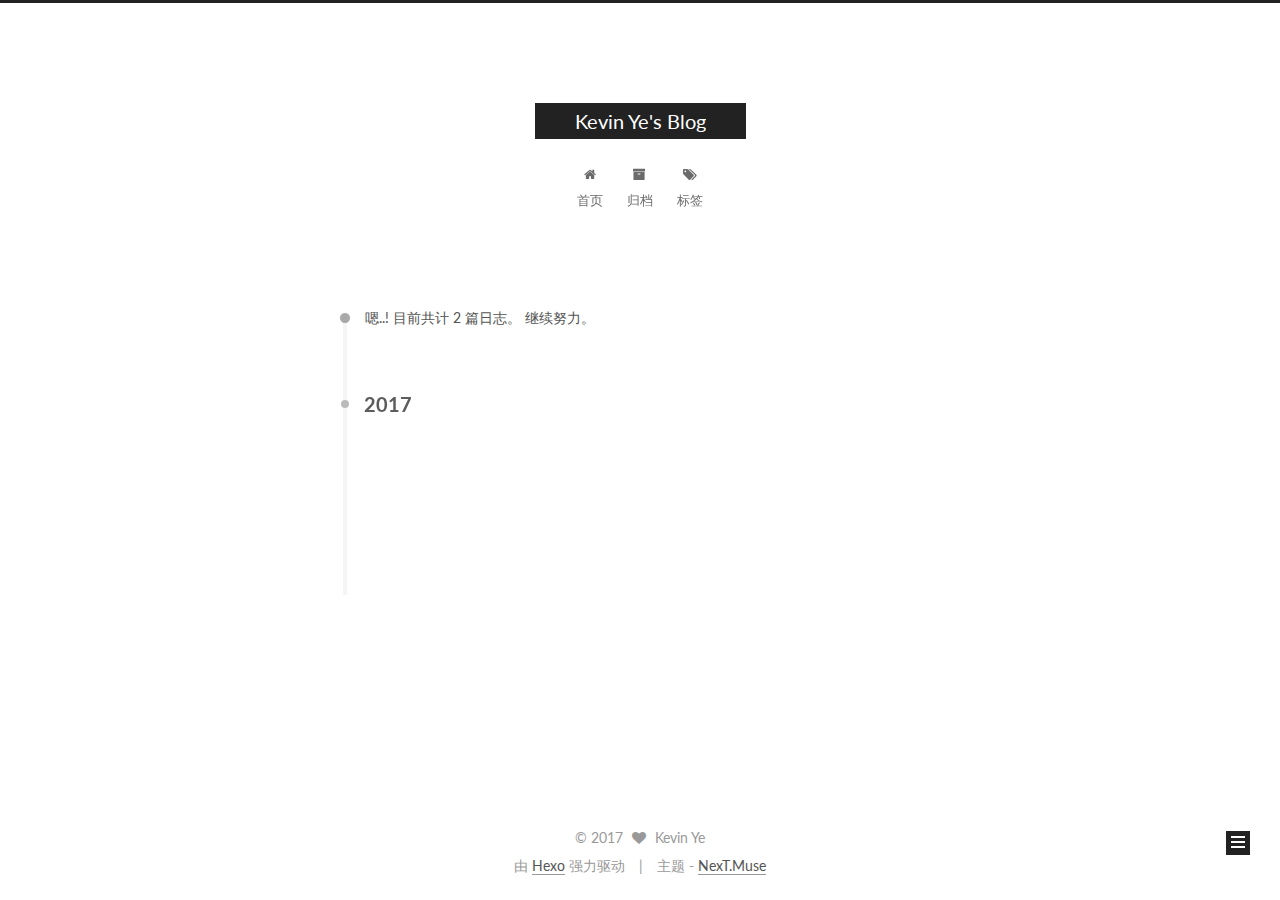
==== archives/index.html @ f9342b97 "Site updated: 2017-03-09 15:17:04" ====
<!doctype html>



  


<html class="theme-next muse use-motion" lang="zh-Hans">
<head>
  <meta charset="UTF-8"/>
<meta http-equiv="X-UA-Compatible" content="IE=edge" />
<meta name="viewport" content="width=device-width, initial-scale=1, maximum-scale=1"/>



<meta http-equiv="Cache-Control" content="no-transform" />
<meta http-equiv="Cache-Control" content="no-siteapp" />















  
  
  <link href="/lib/fancybox/source/jquery.fancybox.css?v=2.1.5" rel="stylesheet" type="text/css" />




  
  
  
  

  
    
    
  

  

  

  

  

  
    
    
    <link href="//fonts.googleapis.com/css?family=Lato:300,300italic,400,400italic,700,700italic&subset=latin,latin-ext" rel="stylesheet" type="text/css">
  






<link href="/lib/font-awesome/css/font-awesome.min.css?v=4.6.2" rel="stylesheet" type="text/css" />

<link href="/css/main.css?v=5.1.0" rel="stylesheet" type="text/css" />


  <meta name="keywords" content="Hexo, NexT" />








  <link rel="shortcut icon" type="image/x-icon" href="/favicon.ico?v=5.1.0" />






<meta property="og:type" content="website">
<meta property="og:title" content="Kevin Ye's Blog">
<meta property="og:url" content="http://yoursite.com/archives/index.html">
<meta property="og:site_name" content="Kevin Ye's Blog">
<meta name="twitter:card" content="summary">
<meta name="twitter:title" content="Kevin Ye's Blog">



<script type="text/javascript" id="hexo.configurations">
  var NexT = window.NexT || {};
  var CONFIG = {
    root: '/',
    scheme: 'Muse',
    sidebar: {"position":"left","display":"post","offset":12,"offset_float":0,"b2t":false,"scrollpercent":false},
    fancybox: true,
    motion: true,
    duoshuo: {
      userId: '0',
      author: '博主'
    },
    algolia: {
      applicationID: '',
      apiKey: '',
      indexName: '',
      hits: {"per_page":10},
      labels: {"input_placeholder":"Search for Posts","hits_empty":"We didn't find any results for the search: ${query}","hits_stats":"${hits} results found in ${time} ms"}
    }
  };
</script>



  <link rel="canonical" href="http://yoursite.com/archives/"/>





  <title> 归档 | Kevin Ye's Blog </title>
</head>

<body itemscope itemtype="http://schema.org/WebPage" lang="zh-Hans">

  














  
  
    
  

  <div class="container one-collumn sidebar-position-left  page-archive  ">
    <div class="headband"></div>

    <header id="header" class="header" itemscope itemtype="http://schema.org/WPHeader">
      <div class="header-inner"><div class="site-brand-wrapper">
  <div class="site-meta ">
    

    <div class="custom-logo-site-title">
      <a href="/"  class="brand" rel="start">
        <span class="logo-line-before"><i></i></span>
        <span class="site-title">Kevin Ye's Blog</span>
        <span class="logo-line-after"><i></i></span>
      </a>
    </div>
      
        <p class="site-subtitle"></p>
      
  </div>

  <div class="site-nav-toggle">
    <button>
      <span class="btn-bar"></span>
      <span class="btn-bar"></span>
      <span class="btn-bar"></span>
    </button>
  </div>
</div>

<nav class="site-nav">
  

  
    <ul id="menu" class="menu">
      
        
        <li class="menu-item menu-item-home">
          <a href="/" rel="section">
            
              <i class="menu-item-icon fa fa-fw fa-home"></i> <br />
            
            首页
          </a>
        </li>
      
        
        <li class="menu-item menu-item-archives">
          <a href="/archives" rel="section">
            
              <i class="menu-item-icon fa fa-fw fa-archive"></i> <br />
            
            归档
          </a>
        </li>
      
        
        <li class="menu-item menu-item-tags">
          <a href="/tags" rel="section">
            
              <i class="menu-item-icon fa fa-fw fa-tags"></i> <br />
            
            标签
          </a>
        </li>
      

      
    </ul>
  

  
</nav>



 </div>
    </header>

    <main id="main" class="main">
      <div class="main-inner">
        <div class="content-wrap">
          <div id="content" class="content">
            

  <section id="posts" class="posts-collapse">
    <span class="archive-move-on"></span>

    <span class="archive-page-counter">
      
      
      
        
      
      嗯..! 目前共计 2 篇日志。 继续努力。
    </span>

    

      
      
      

      
        
        <div class="collection-title">
          <h2 class="archive-year motion-element" id="archive-year-2017">2017</h2>
        </div>
      
      

      

  <article class="post post-type-normal" itemscope itemtype="http://schema.org/Article">
    <header class="post-header">

      <h1 class="post-title">
        
            <a class="post-title-link" href="/2017/03/07/test-title/" itemprop="url">
              
                <span itemprop="name">Start activity from a SingleInstance activity</span>
              
            </a>
        
      </h1>

      <div class="post-meta">
        <time class="post-time" itemprop="dateCreated"
              datetime="2017-03-07T14:33:56+08:00"
              content="2017-03-07" >
          03-07
        </time>
      </div>

    </header>
  </article>



    

      
      
      

      
      

      

  <article class="post post-type-normal" itemscope itemtype="http://schema.org/Article">
    <header class="post-header">

      <h1 class="post-title">
        
            <a class="post-title-link" href="/2017/03/07/hello-world/" itemprop="url">
              
                <span itemprop="name">Hello World</span>
              
            </a>
        
      </h1>

      <div class="post-meta">
        <time class="post-time" itemprop="dateCreated"
              datetime="2017-03-07T14:28:43+08:00"
              content="2017-03-07" >
          03-07
        </time>
      </div>

    </header>
  </article>



    

  </section>

  


          
          </div>
          


          

        </div>
        
          
  
  <div class="sidebar-toggle">
    <div class="sidebar-toggle-line-wrap">
      <span class="sidebar-toggle-line sidebar-toggle-line-first"></span>
      <span class="sidebar-toggle-line sidebar-toggle-line-middle"></span>
      <span class="sidebar-toggle-line sidebar-toggle-line-last"></span>
    </div>
  </div>

  <aside id="sidebar" class="sidebar">
    <div class="sidebar-inner">

      

      

      <section class="site-overview sidebar-panel sidebar-panel-active">
        <div class="site-author motion-element" itemprop="author" itemscope itemtype="http://schema.org/Person">
          <img class="site-author-image" itemprop="image"
               src="/uploads/avatar.jpg"
               alt="Kevin Ye" />
          <p class="site-author-name" itemprop="name">Kevin Ye</p>
           
              <p class="site-description motion-element" itemprop="description"></p>
          
        </div>
        <nav class="site-state motion-element">

          
            <div class="site-state-item site-state-posts">
              <a href="/archives">
                <span class="site-state-item-count">2</span>
                <span class="site-state-item-name">日志</span>
              </a>
            </div>
          

          

          
            
            
            <div class="site-state-item site-state-tags">
              
                <span class="site-state-item-count">1</span>
                <span class="site-state-item-name">标签</span>
              
            </div>
          

        </nav>

        

        <div class="links-of-author motion-element">
          
        </div>

        
        

        
        

        


      </section>

      

      

    </div>
  </aside>


        
      </div>
    </main>

    <footer id="footer" class="footer">
      <div class="footer-inner">
        <div class="copyright" >
  
  &copy; 
  <span itemprop="copyrightYear">2017</span>
  <span class="with-love">
    <i class="fa fa-heart"></i>
  </span>
  <span class="author" itemprop="copyrightHolder">Kevin Ye</span>
</div>


<div class="powered-by">
  由 <a class="theme-link" href="https://hexo.io">Hexo</a> 强力驱动
</div>

<div class="theme-info">
  主题 -
  <a class="theme-link" href="https://github.com/iissnan/hexo-theme-next">
    NexT.Muse
  </a>
</div>


        

        
      </div>
    </footer>

    
      <div class="back-to-top">
        <i class="fa fa-arrow-up"></i>
        
      </div>
    
    
  </div>

  

<script type="text/javascript">
  if (Object.prototype.toString.call(window.Promise) !== '[object Function]') {
    window.Promise = null;
  }
</script>









  




  
  <script type="text/javascript" src="/lib/jquery/index.js?v=2.1.3"></script>

  
  <script type="text/javascript" src="/lib/fastclick/lib/fastclick.min.js?v=1.0.6"></script>

  
  <script type="text/javascript" src="/lib/jquery_lazyload/jquery.lazyload.js?v=1.9.7"></script>

  
  <script type="text/javascript" src="/lib/velocity/velocity.min.js?v=1.2.1"></script>

  
  <script type="text/javascript" src="/lib/velocity/velocity.ui.min.js?v=1.2.1"></script>

  
  <script type="text/javascript" src="/lib/fancybox/source/jquery.fancybox.pack.js?v=2.1.5"></script>


  


  <script type="text/javascript" src="/js/src/utils.js?v=5.1.0"></script>

  <script type="text/javascript" src="/js/src/motion.js?v=5.1.0"></script>



  
  

  
  
    <script type="text/javascript" id="motion.page.archive">
      $('.archive-year').velocity('transition.slideLeftIn');
    </script>
  


  


  <script type="text/javascript" src="/js/src/bootstrap.js?v=5.1.0"></script>



  



  




	





  





  





  



  
  

  

  

  

  


  

</body>
</html>
---- css/main.css ----
/* normalize.css v3.0.2 | MIT License | git.io/normalize */
html {
  font-family: sans-serif; /* 1 */
  -ms-text-size-adjust: 100%; /* 2 */
  -webkit-text-size-adjust: 100%; /* 2 */
}
body {
  margin: 0;
}
article,
aside,
details,
figcaption,
figure,
footer,
header,
hgroup,
main,
menu,
nav,
section,
summary {
  display: block;
}
audio,
canvas,
progress,
video {
  display: inline-block; /* 1 */
  vertical-align: baseline; /* 2 */
}
audio:not([controls]) {
  display: none;
  height: 0;
}
[hidden],
template {
  display: none;
}
a {
  background-color: transparent;
}
a:active,
a:hover {
  outline: 0;
}
abbr[title] {
  border-bottom: 1px dotted;
}
b,
strong {
  font-weight: bold;
}
dfn {
  font-style: italic;
}
h1 {
  font-size: 2em;
  margin: 0.67em 0;
}
mark {
  background: #ff0;
  color: #000;
}
small {
  font-size: 80%;
}
sub,
sup {
  font-size: 75%;
  line-height: 0;
  position: relative;
  vertical-align: baseline;
}
sup {
  top: -0.5em;
}
sub {
  bottom: -0.25em;
}
img {
  border: 0;
}
svg:not(:root) {
  overflow: hidden;
}
figure {
  margin: 1em 40px;
}
hr {
  -moz-box-sizing: content-box;
  box-sizing: content-box;
  height: 0;
}
pre {
  overflow: auto;
}
code,
kbd,
pre,
samp {
  font-family: monospace, monospace;
  font-size: 1em;
}
button,
input,
optgroup,
select,
textarea {
  color: inherit; /* 1 */
  font: inherit; /* 2 */
  margin: 0; /* 3 */
}
button {
  overflow: visible;
}
button,
select {
  text-transform: none;
}
button,
html input[type="button"],
input[type="reset"],
input[type="submit"] {
  -webkit-appearance: button; /* 2 */
  cursor: pointer; /* 3 */
}
button[disabled],
html input[disabled] {
  cursor: default;
}
button::-moz-focus-inner,
input::-moz-focus-inner {
  border: 0;
  padding: 0;
}
input {
  line-height: normal;
}
input[type="checkbox"],
input[type="radio"] {
  box-sizing: border-box; /* 1 */
  padding: 0; /* 2 */
}
input[type="number"]::-webkit-inner-spin-button,
input[type="number"]::-webkit-outer-spin-button {
  height: auto;
}
input[type="search"] {
  -webkit-appearance: textfield; /* 1 */
  -moz-box-sizing: content-box;
  -webkit-box-sizing: content-box; /* 2 */
  box-sizing: content-box;
}
input[type="search"]::-webkit-search-cancel-button,
input[type="search"]::-webkit-search-decoration {
  -webkit-appearance: none;
}
fieldset {
  border: 1px solid #c0c0c0;
  margin: 0 2px;
  padding: 0.35em 0.625em 0.75em;
}
legend {
  border: 0; /* 1 */
  padding: 0; /* 2 */
}
textarea {
  overflow: auto;
}
optgroup {
  font-weight: bold;
}
table {
  border-collapse: collapse;
  border-spacing: 0;
}
td,
th {
  padding: 0;
}
::selection {
  background: #262a30;
  color: #fff;
}
body {
  position: relative;
  font-family: 'Lato', "PingFang SC", "Microsoft YaHei", sans-serif;
  font-size: 14px;
  line-height: 2;
  color: #555;
  background: #fff;
}
@media (max-width: 767px) {
  body {
    padding-right: 0 !important;
  }
}
@media (min-width: 768px) and (max-width: 991px) {
  body {
    padding-right: 0 !important;
  }
}
@media (min-width: 1600px) {
  body {
    font-size: 16px;
  }
}
h1,
h2,
h3,
h4,
h5,
h6 {
  margin: 0;
  padding: 0;
  font-weight: bold;
  line-height: 1.5;
  font-family: 'Lato', "PingFang SC", "Microsoft YaHei", sans-serif;
}
h2,
h3,
h4,
h5,
h6 {
  margin: 20px 0 15px;
}
h1 {
  font-size: 22px;
}
@media (max-width: 767px) {
  h1 {
    font-size: 18px;
  }
}
h2 {
  font-size: 20px;
}
@media (max-width: 767px) {
  h2 {
    font-size: 16px;
  }
}
h3 {
  font-size: 18px;
}
@media (max-width: 767px) {
  h3 {
    font-size: 14px;
  }
}
h4 {
  font-size: 16px;
}
@media (max-width: 767px) {
  h4 {
    font-size: 12px;
  }
}
h5 {
  font-size: 14px;
}
@media (max-width: 767px) {
  h5 {
    font-size: 10px;
  }
}
h6 {
  font-size: 12px;
}
@media (max-width: 767px) {
  h6 {
    font-size: 8px;
  }
}
p {
  margin: 0 0 25px 0;
}
a {
  color: #555;
  text-decoration: none;
  border-bottom: 1px solid #999;
  word-wrap: break-word;
}
a:hover {
  color: #222;
  border-bottom-color: #222;
}
blockquote {
  margin: 0;
  padding: 0;
}
img {
  display: block;
  margin: auto;
  max-width: 100%;
  height: auto;
}
hr {
  margin: 40px 0;
  height: 3px;
  border: none;
  background-color: #ddd;
  background-image: repeating-linear-gradient(-45deg, #fff, #fff 4px, transparent 4px, transparent 8px);
}
blockquote {
  padding: 0 15px;
  color: #666;
  border-left: 4px solid #ddd;
}
blockquote cite::before {
  content: "-";
  padding: 0 5px;
}
dt {
  font-weight: 700;
}
dd {
  margin: 0;
  padding: 0;
}
.text-left {
  text-align: left;
}
.text-center {
  text-align: center;
}
.text-right {
  text-align: right;
}
.text-justify {
  text-align: justify;
}
.text-nowrap {
  white-space: nowrap;
}
.text-lowercase {
  text-transform: lowercase;
}
.text-uppercase {
  text-transform: uppercase;
}
.text-capitalize {
  text-transform: capitalize;
}
.center-block {
  display: block;
  margin-left: auto;
  margin-right: auto;
}
.clearfix:before,
.clearfix:after {
  content: " ";
  display: table;
}
.clearfix:after {
  clear: both;
}
.pullquote {
  width: 45%;
}
.pullquote.left {
  float: left;
  margin-left: 5px;
  margin-right: 10px;
}
.pullquote.right {
  float: right;
  margin-left: 10px;
  margin-right: 5px;
}
.affix.affix.affix {
  position: fixed;
}
.translation {
  margin-top: -20px;
  font-size: 14px;
  color: #999;
}
.scrollbar-measure {
  width: 100px;
  height: 100px;
  overflow: scroll;
  position: absolute;
  top: -9999px;
}
.use-motion .motion-element {
  opacity: 0;
}
table {
  margin: 20px 0;
  width: 100%;
  border-collapse: collapse;
  border-spacing: 0;
  border: 1px solid #ddd;
  font-size: 14px;
  table-layout: fixed;
  word-wrap: break-all;
}
table>tbody>tr:nth-of-type(odd) {
  background-color: #f9f9f9;
}
table>tbody>tr:hover {
  background-color: #f5f5f5;
}
caption,
th,
td {
  padding: 8px;
  text-align: left;
  vertical-align: middle;
  font-weight: normal;
}
th,
td {
  border-bottom: 3px solid #ddd;
  border-right: 1px solid #eee;
}
th {
  padding-bottom: 10px;
  font-weight: 700;
}
td {
  border-bottom-width: 1px;
}
html,
body {
  height: 100%;
}
.container {
  position: relative;
  min-height: 100%;
}
.header-inner {
  margin: 0 auto;
  padding: 100px 0 70px;
  width: 700px;
}
@media (min-width: 1600px) {
  .container .header-inner {
    width: 900px;
  }
}
.main {
  padding-bottom: 150px;
}
.main-inner {
  margin: 0 auto;
  width: 700px;
}
@media (min-width: 1600px) {
  .container .main-inner {
    width: 900px;
  }
}
.footer {
  position: absolute;
  left: 0;
  bottom: 0;
  width: 100%;
  min-height: 50px;
}
.footer-inner {
  box-sizing: border-box;
  margin: 20px auto;
  width: 700px;
}
@media (min-width: 1600px) {
  .container .footer-inner {
    width: 900px;
  }
}
pre,
.highlight {
  overflow: auto;
  margin: 20px 0;
  padding: 0;
  font-size: 13px;
  color: #4d4d4c;
  background: #f7f7f7;
  line-height: 1.6;
}
pre,
code {
  font-family: consolas, Menlo, "PingFang SC", "Microsoft YaHei", monospace;
}
code {
  padding: 2px 4px;
  word-wrap: break-word;
  color: #555;
  background: #eee;
  border-radius: 3px;
  font-size: 13px;
}
pre code {
  padding: 0;
  color: #4d4d4c;
  background: none;
  text-shadow: none;
}
.highlight {
  border-radius: 1px;
}
.highlight pre {
  border: none;
  margin: 0;
  padding: 10px 0;
}
.highlight table {
  margin: 0;
  width: auto;
  border: none;
}
.highlight td {
  border: none;
  padding: 0;
}
.highlight figcaption {
  font-size: 1em;
  color: #4d4d4c;
  line-height: 1em;
  margin-bottom: 1em;
}
.highlight figcaption:before,
.highlight figcaption:after {
  content: " ";
  display: table;
}
.highlight figcaption:after {
  clear: both;
}
.highlight figcaption a {
  float: right;
  color: #4d4d4c;
}
.highlight figcaption a:hover {
  border-bottom-color: #4d4d4c;
}
.highlight .gutter pre {
  padding-left: 10px;
  padding-right: 10px;
  color: #869194;
  text-align: right;
  background-color: #eff2f3;
}
.highlight .code pre {
  padding-left: 10px;
  padding-right: 10px;
  background-color: #f7f7f7;
}
.highlight .line {
  height: 20px;
}
.gutter {
  -webkit-user-select: none;
  -moz-user-select: none;
  -ms-user-select: none;
  user-select: none;
}
.gist table {
  width: auto;
}
.gist table td {
  border: none;
}
pre .deletion {
  background: #fdd;
}
pre .addition {
  background: #dfd;
}
pre .meta {
  color: #8959a8;
}
pre .comment {
  color: #8e908c;
}
pre .variable,
pre .attribute,
pre .tag,
pre .regexp,
pre .ruby .constant,
pre .xml .tag .title,
pre .xml .pi,
pre .xml .doctype,
pre .html .doctype,
pre .css .id,
pre .css .class,
pre .css .pseudo {
  color: #c82829;
}
pre .number,
pre .preprocessor,
pre .built_in,
pre .literal,
pre .params,
pre .constant,
pre .command {
  color: #f5871f;
}
pre .ruby .class .title,
pre .css .rules .attribute,
pre .string,
pre .value,
pre .inheritance,
pre .header,
pre .ruby .symbol,
pre .xml .cdata,
pre .special,
pre .number,
pre .formula {
  color: #718c00;
}
pre .title,
pre .css .hexcolor {
  color: #3e999f;
}
pre .function,
pre .python .decorator,
pre .python .title,
pre .ruby .function .title,
pre .ruby .title .keyword,
pre .perl .sub,
pre .javascript .title,
pre .coffeescript .title {
  color: #4271ae;
}
pre .keyword,
pre .javascript .function {
  color: #8959a8;
}
.full-image.full-image.full-image {
  border: none;
  max-width: 100%;
  width: auto;
  margin: 20px auto;
}
@media (min-width: 992px) {
  .full-image.full-image.full-image {
    max-width: none;
    width: 110%;
    margin: 25px -5%;
  }
}
.blockquote-center,
.page-home .post-type-quote blockquote,
.page-post-detail .post-type-quote blockquote {
  position: relative;
  margin: 40px 0;
  padding: 0;
  border-left: none;
  text-align: center;
}
.blockquote-center::before,
.page-home .post-type-quote blockquote::before,
.page-post-detail .post-type-quote blockquote::before,
.blockquote-center::after,
.page-home .post-type-quote blockquote::after,
.page-post-detail .post-type-quote blockquote::after {
  position: absolute;
  content: ' ';
  display: block;
  width: 100%;
  height: 24px;
  opacity: 0.2;
  background-repeat: no-repeat;
  background-position: 0 -6px;
  background-size: 22px 22px;
}
.blockquote-center::before,
.page-home .post-type-quote blockquote::before,
.page-post-detail .post-type-quote blockquote::before {
  top: -20px;
  background-image: url("../images/quote-l.svg");
  border-top: 1px solid #ccc;
}
.blockquote-center::after,
.page-home .post-type-quote blockquote::after,
.page-post-detail .post-type-quote blockquote::after {
  bottom: -20px;
  background-image: url("../images/quote-r.svg");
  border-bottom: 1px solid #ccc;
  background-position: 100% 8px;
}
.blockquote-center p,
.page-home .post-type-quote blockquote p,
.page-post-detail .post-type-quote blockquote p,
.blockquote-center div,
.page-home .post-type-quote blockquote div,
.page-post-detail .post-type-quote blockquote div {
  text-align: center;
}
.post .post-body .group-picture img {
  box-sizing: border-box;
  padding: 0 3px;
  border: none;
}
.post .group-picture-row {
  overflow: hidden;
  margin-top: 6px;
}
.post .group-picture-row:first-child {
  margin-top: 0;
}
.post .group-picture-column {
  float: left;
}
.page-post-detail .post-body .group-picture-column {
  float: none;
  margin-top: 10px;
  width: auto !important;
}
.page-post-detail .post-body .group-picture-column img {
  margin: 0 auto;
}
.page-archive .group-picture-container {
  overflow: hidden;
}
.page-archive .group-picture-row {
  float: left;
}
.page-archive .group-picture-row:first-child {
  margin-top: 6px;
}
.page-archive .group-picture-column {
  max-width: 150px;
  max-height: 150px;
}
.note {
  padding: 20px;
  margin: 20px 0;
  border: 1px solid #eee;
  border-left-width: 5px;
  border-radius: 3px;
}
.note h2,
.note h3,
.note h4,
.note h5,
.note h6 {
  margin-top: 0;
  margin-bottom: 5px;
}
.note p:last-child {
  margin-bottom: 0;
}
.note code {
  border-radius: 3px;
}
.note+.note {
  margin-top: -5px;
}
.default {
  border-left-color: #777;
}
.default h2,
.default h3,
.default h4,
.default h5,
.default h6 {
  color: #777;
}
.primary {
  border-left-color: #428bca;
}
.primary h2,
.primary h3,
.primary h4,
.primary h5,
.primary h6 {
  color: #428bca;
}
.success {
  border-left-color: #5cb85c;
}
.success h2,
.success h3,
.success h4,
.success h5,
.success h6 {
  color: #5cb85c;
}
.danger {
  border-left-color: #d9534f;
}
.danger h2,
.danger h3,
.danger h4,
.danger h5,
.danger h6 {
  color: #d9534f;
}
.warning {
  border-left-color: #f0ad4e;
}
.warning h2,
.warning h3,
.warning h4,
.warning h5,
.warning h6 {
  color: #f0ad4e;
}
.info {
  border-left-color: #5bc0de;
}
.info h2,
.info h3,
.info h4,
.info h5,
.info h6 {
  color: #5bc0de;
}
.exturl {
  background-color: transparent;
  cursor: pointer;
  border-bottom: 1px solid #999;
}
.exturl .fa {
  font-size: 14px;
}
.exturl:active,
.exturl:hover {
  outline: 0;
  color: #222;
  border-bottom-color: #222;
}
.btn {
  display: inline-block;
  padding: 0 20px;
  font-size: 14px;
  color: #fff;
  background: #222;
  border: 2px solid #222;
  text-decoration: none;
  border-radius: 0;
  transition-property: background-color;
  transition-duration: 0.2s;
  transition-timing-function: ease-in-out;
  transition-delay: 0s;
}
.btn:hover,
.post-button .btn:hover {
  border-color: #222;
  color: #222;
  background: #fff;
}
.btn-bar {
  display: block;
  width: 22px;
  height: 2px;
  background: #555;
  border-radius: 1px;
}
.btn-bar+.btn-bar {
  margin-top: 4px;
}
.pagination {
  margin: 120px 0 40px;
  text-align: center;
  border-top: 1px solid #eee;
}
.page-number-basic,
.pagination .prev,
.pagination .next,
.pagination .page-number,
.pagination .space {
  display: inline-block;
  position: relative;
  top: -1px;
  margin: 0 10px;
  padding: 0 10px;
  line-height: 30px;
}
@media (max-width: 767px) {
  .page-number-basic,
  .pagination .prev,
  .pagination .next,
  .pagination .page-number,
  .pagination .space {
    margin: 0 5px;
  }
}
.pagination .prev,
.pagination .next,
.pagination .page-number {
  border-bottom: 0;
  border-top: 1px solid #eee;
  transition-property: border-color;
  transition-duration: 0.2s;
  transition-timing-function: ease-in-out;
  transition-delay: 0s;
}
.pagination .prev:hover,
.pagination .next:hover,
.pagination .page-number:hover {
  border-top-color: #222;
}
.pagination .space {
  padding: 0;
  margin: 0;
}
.pagination .prev {
  margin-left: 0;
}
.pagination .next {
  margin-right: 0;
}
.pagination .page-number.current {
  color: #fff;
  background: #ccc;
  border-top-color: #ccc;
}
@media (max-width: 767px) {
  .pagination {
    border-top: none;
  }
  .pagination .prev,
  .pagination .next,
  .pagination .page-number {
    margin-bottom: 10px;
    border-top: 0;
    border-bottom: 1px solid #eee;
  }
  .pagination .prev:hover,
  .pagination .next:hover,
  .pagination .page-number:hover {
    border-bottom-color: #222;
  }
}
.comments {
  margin: 60px 20px 0;
}
.tag-cloud {
  text-align: center;
}
.tag-cloud a {
  display: inline-block;
  margin: 10px;
}
.back-to-top {
  box-sizing: border-box;
  position: fixed;
  bottom: -100px;
  right: 30px;
  z-index: 1050;
  padding: 0 6px;
  width: 24px;
  background: #222;
  font-size: 12px;
  opacity: 1;
  color: #fff;
  cursor: pointer;
  text-align: center;
  -webkit-transform: translateZ(0);
  transition-property: bottom;
  transition-duration: 0.2s;
  transition-timing-function: ease-in-out;
  transition-delay: 0s;
}
@media (max-width: 767px) {
  .back-to-top {
    display: none;
  }
}
@media (min-width: 768px) and (max-width: 991px) {
  .back-to-top {
    display: none;
  }
}
.back-to-top.back-to-top-on {
  bottom: 19px;
}
.header {
  background: #fff;
}
.header-inner {
  position: relative;
}
.headband {
  height: 3px;
  background: #222;
}
.site-meta {
  margin: 0;
  text-align: center;
}
@media (max-width: 767px) {
  .site-meta {
    text-align: center;
  }
}
.brand {
  position: relative;
  display: inline-block;
  padding: 0 40px;
  color: #fff;
  background: #222;
  border-bottom: none;
}
.brand:hover {
  color: #fff;
}
.logo {
  display: inline-block;
  margin-right: 5px;
  line-height: 36px;
  vertical-align: top;
}
.site-title {
  display: inline-block;
  vertical-align: top;
  line-height: 36px;
  font-size: 20px;
  font-weight: normal;
  font-family: 'Lato', "PingFang SC", "Microsoft YaHei", sans-serif;
}
.site-subtitle {
  margin-top: 10px;
  font-size: 13px;
  color: #999;
}
.use-motion .brand {
  opacity: 0;
}
.use-motion .logo,
.use-motion .site-title,
.use-motion .site-subtitle {
  opacity: 0;
  position: relative;
  top: -10px;
}
.site-nav-toggle {
  display: none;
  position: absolute;
  top: 10px;
  left: 10px;
}
@media (max-width: 767px) {
  .site-nav-toggle {
    display: block;
  }
}
.site-nav-toggle button {
  margin-top: 2px;
  padding: 9px 10px;
  background: transparent;
  border: none;
}
@media (max-width: 767px) {
  .site-nav {
    display: none;
    margin: 0 -10px;
    padding: 0 10px;
    clear: both;
    border-top: 1px solid #ddd;
  }
}
@media (min-width: 768px) and (max-width: 991px) {
  .site-nav {
    display: block !important;
  }
}
@media (min-width: 992px) {
  .site-nav {
    display: block !important;
  }
}
.menu {
  margin-top: 20px;
  padding-left: 0;
  text-align: center;
}
.menu .menu-item {
  display: inline-block;
  margin: 0 10px;
  list-style: none;
}
@media screen and (max-width: 767px) {
  .menu .menu-item {
    margin-top: 10px;
  }
}
.menu .menu-item a {
  display: block;
  font-size: 13px;
  line-height: inherit;
  border-bottom: 1px solid transparent;
  transition-property: border-color;
  transition-duration: 0.2s;
  transition-timing-function: ease-in-out;
  transition-delay: 0s;
}
.menu .menu-item a:hover {
  border-bottom-color: #222;
}
.menu .menu-item .fa {
  margin-right: 5px;
}
.use-motion .menu-item {
  opacity: 0;
}
.post-body {
  font-family: 'Lato', "PingFang SC", "Microsoft YaHei", sans-serif;
}
@media (max-width: 767px) {
  .post-body {
    word-break: break-word;
  }
}
.post-body .fancybox img {
  display: block !important;
  margin: 0 auto;
  cursor: pointer;
  cursor: zoom-in;
  cursor: -webkit-zoom-in;
}
.post-body .image-caption,
.post-body .figure .caption {
  margin: 10px auto 15px;
  text-align: center;
  font-size: 14px;
  color: #999;
  font-weight: bold;
  line-height: 1;
}
.post-sticky-flag {
  display: inline-block;
  font-size: 16px;
  -ms-transform: rotate(30deg);
  -webkit-transform: rotate(30deg);
  -moz-transform: rotate(30deg);
  -ms-transform: rotate(30deg);
  -o-transform: rotate(30deg);
  transform: rotate(30deg);
}
.posts-expand {
  padding-top: 40px;
}
@media (max-width: 767px) {
  .posts-expand {
    margin: 0 20px;
  }
  .post-body pre,
  .post-body .highlight {
    padding: 10px;
  }
  .post-body pre .gutter pre,
  .post-body .highlight .gutter pre {
    padding-right: 10px;
  }
}
@media (min-width: 992px) {
  .posts-expand .post-body {
    text-align: justify;
  }
}
.posts-expand .post-body h2,
.posts-expand .post-body h3,
.posts-expand .post-body h4,
.posts-expand .post-body h5,
.posts-expand .post-body h6 {
  padding-top: 10px;
}
.posts-expand .post-body h2 .header-anchor,
.posts-expand .post-body h3 .header-anchor,
.posts-expand .post-body h4 .header-anchor,
.posts-expand .post-body h5 .header-anchor,
.posts-expand .post-body h6 .header-anchor {
  float: right;
  margin-left: 10px;
  color: #ccc;
  border-bottom-style: none;
  visibility: hidden;
}
.posts-expand .post-body h2 .header-anchor:hover,
.posts-expand .post-body h3 .header-anchor:hover,
.posts-expand .post-body h4 .header-anchor:hover,
.posts-expand .post-body h5 .header-anchor:hover,
.posts-expand .post-body h6 .header-anchor:hover {
  color: inherit;
}
.posts-expand .post-body h2:hover .header-anchor,
.posts-expand .post-body h3:hover .header-anchor,
.posts-expand .post-body h4:hover .header-anchor,
.posts-expand .post-body h5:hover .header-anchor,
.posts-expand .post-body h6:hover .header-anchor {
  visibility: visible;
}
.posts-expand .post-body ul li {
  list-style: circle;
}
.posts-expand .post-body img {
  box-sizing: border-box;
  margin: auto;
  padding: 3px;
  border: 1px solid #ddd;
}
.posts-expand .fancybox img {
  margin: 0 auto;
}
@media (max-width: 767px) {
  .posts-collapse {
    margin: 0 20px;
  }
  .posts-collapse .post-title,
  .posts-collapse .post-meta {
    display: block;
    width: auto;
    text-align: left;
  }
}
.posts-collapse {
  position: relative;
  z-index: 1010;
  margin-left: 55px;
}
.posts-collapse::after {
  content: " ";
  position: absolute;
  top: 20px;
  left: 0;
  margin-left: -2px;
  width: 4px;
  height: 100%;
  background: #f5f5f5;
  z-index: -1;
}
@media (max-width: 767px) {
  .posts-collapse {
    margin: 0 20px;
  }
}
.posts-collapse .collection-title {
  position: relative;
  margin: 60px 0;
}
.posts-collapse .collection-title h2 {
  margin-left: 20px;
}
.posts-collapse .collection-title small {
  color: #bbb;
}
.posts-collapse .collection-title::before {
  content: " ";
  position: absolute;
  left: 0;
  top: 50%;
  margin-left: -4px;
  margin-top: -4px;
  width: 8px;
  height: 8px;
  background: #bbb;
  border-radius: 50%;
}
.posts-collapse .post {
  margin: 30px 0;
}
.posts-collapse .post-header {
  position: relative;
  transition-duration: 0.2s;
  transition-timing-function: ease-in-out;
  transition-delay: 0s;
  transition-property: border;
  border-bottom: 1px dashed #ccc;
}
.posts-collapse .post-header::before {
  content: " ";
  position: absolute;
  left: 0;
  top: 12px;
  width: 6px;
  height: 6px;
  margin-left: -4px;
  background: #bbb;
  border-radius: 50%;
  border: 1px solid #fff;
  transition-duration: 0.2s;
  transition-timing-function: ease-in-out;
  transition-delay: 0s;
  transition-property: background;
}
.posts-collapse .post-header:hover {
  border-bottom-color: #666;
}
.posts-collapse .post-header:hover::before {
  background: #222;
}
.posts-collapse .post-meta {
  position: absolute;
  font-size: 12px;
  left: 20px;
  top: 5px;
}
.posts-collapse .post-comments-count {
  display: none;
}
.posts-collapse .post-title {
  margin-left: 60px;
  font-size: 16px;
  font-weight: normal;
  line-height: inherit;
}
.posts-collapse .post-title::after {
  margin-left: 3px;
  opacity: 0.6;
}
.posts-collapse .post-title a {
  color: #666;
  border-bottom: none;
}
.page-home .post-type-quote .post-header,
.page-post-detail .post-type-quote .post-header,
.page-home .post-type-quote .post-tags,
.page-post-detail .post-type-quote .post-tags {
  display: none;
}
.posts-expand .post-title {
  font-size: 26px;
  text-align: center;
  word-break: break-word;
  font-weight: 400;
}
@media (max-width: 767px) {
  .posts-expand .post-title {
    font-size: 22px;
  }
}
.posts-expand .post-title-link {
  display: inline-block;
  position: relative;
  color: #555;
  border-bottom: none;
  line-height: 1.2;
  vertical-align: top;
}
.posts-expand .post-title-link::before {
  content: "";
  position: absolute;
  width: 100%;
  height: 2px;
  bottom: 0;
  left: 0;
  background-color: #000;
  visibility: hidden;
  -webkit-transform: scaleX(0);
  -moz-transform: scaleX(0);
  -ms-transform: scaleX(0);
  -o-transform: scaleX(0);
  transform: scaleX(0);
  transition-duration: 0.2s;
  transition-timing-function: ease-in-out;
  transition-delay: 0s;
}
.posts-expand .post-title-link:hover::before {
  visibility: visible;
  -webkit-transform: scaleX(1);
  -moz-transform: scaleX(1);
  -ms-transform: scaleX(1);
  -o-transform: scaleX(1);
  transform: scaleX(1);
}
.posts-expand .post-title-link .fa {
  font-size: 16px;
}
.posts-expand .post-meta {
  margin: 3px 0 60px 0;
  color: #999;
  font-family: 'Lato', "PingFang SC", "Microsoft YaHei", sans-serif;
  font-size: 12px;
  text-align: center;
}
.posts-expand .post-meta .post-category-list {
  display: inline-block;
  margin: 0;
  padding: 3px;
}
.posts-expand .post-meta .post-category-list-link {
  color: #999;
}
.posts-expand .post-meta .post-description {
  font-size: 14px;
  margin-top: 2px;
}
.post-meta-divider {
  margin: 0 0.5em;
}
.post-meta-item-icon {
  margin-right: 3px;
}
@media (min-width: 768px) and (max-width: 991px) {
  .post-meta-item-icon {
    display: inline-block;
  }
}
@media (max-width: 767px) {
  .post-meta-item-icon {
    display: inline-block;
  }
}
@media (min-width: 768px) and (max-width: 991px) {
  .post-meta-item-text {
    display: none;
  }
}
@media (max-width: 767px) {
  .post-meta-item-text {
    display: none;
  }
}
@media (max-width: 767px) {
  .posts-expand .post-comments-count {
    display: none;
  }
}
.social-like {
  font-size: 14px;
  height: 20px;
  text-align: center;
  border-top: 1px solid #eee;
  padding-top: 9px;
  margin-top: 45px;
  display: flex;
  justify-content: center;
}
.vk_like {
  width: 85px;
  height: 21px;
  padding-top: 7px;
  align-self: center;
}
.fb_like {
  height: 30px;
  align-self: center;
}
.post-button {
  margin-top: 50px;
}
.post-button .btn {
  color: #fff;
  font-size: 14px;
  background: #222;
  border-radius: 0;
  line-height: 2;
  margin: 0 4px 8px 4px;
}
.post-button .fa-fw {
  width: 1.285714285714286em;
  text-align: left;
}
.posts-expand .post-tags {
  margin-top: 40px;
  text-align: center;
}
.posts-expand .post-tags a {
  display: inline-block;
  margin-right: 10px;
  font-size: 13px;
}
.post-nav {
  display: table;
  margin-top: 15px;
  width: 100%;
  border-top: 1px solid #eee;
}
.post-nav-divider {
  display: table-cell;
  width: 10%;
}
.post-nav-item {
  display: table-cell;
  padding: 10px 0 0 0;
  width: 45%;
  vertical-align: top;
}
.post-nav-item a {
  position: relative;
  display: block;
  line-height: 25px;
  font-size: 14px;
  color: #555;
  border-bottom: none;
}
.post-nav-item a:hover {
  color: #222;
  border-bottom: none;
}
.post-nav-item a:active {
  top: 2px;
}
.post-nav-item .fa {
  position: absolute;
  top: 8px;
  left: 0;
  font-size: 12px;
}
.post-nav-next a {
  padding-left: 15px;
}
.post-nav-prev {
  text-align: right;
}
.post-nav-prev a {
  padding-right: 15px;
}
.post-nav-prev .fa {
  right: 0;
  left: auto;
}
.posts-expand .post-eof {
  display: block;
  margin: 80px auto 60px;
  width: 8%;
  height: 1px;
  background: #ccc;
  text-align: center;
}
.post:last-child .post-eof.post-eof.post-eof {
  display: none;
}
.post-gallery {
  display: table;
  table-layout: fixed;
  width: 100%;
  border-collapse: separate;
}
.post-gallery-row {
  display: table-row;
}
.post-gallery .post-gallery-img {
  display: table-cell;
  text-align: center;
  vertical-align: middle;
  border: none;
}
.post-gallery .post-gallery-img img {
  max-width: 100%;
  max-height: 100%;
  border: none;
}
.fancybox-close,
.fancybox-close:hover {
  border: none;
}
.sidebar {
  position: fixed;
  right: 0;
  top: 0;
  bottom: 0;
  width: 0;
  z-index: 1040;
  box-shadow: inset 0 2px 6px #000;
  background: #222;
  -webkit-transform: translateZ(0);
}
.sidebar a {
  color: #999;
  border-bottom-color: #555;
}
.sidebar a:hover {
  color: #eee;
}
@media (min-width: 768px) and (max-width: 991px) {
  .sidebar {
    display: none !important;
  }
}
@media (max-width: 767px) {
  .sidebar {
    display: none !important;
  }
}
.sidebar-inner {
  position: relative;
  padding: 20px 10px;
  color: #999;
  text-align: center;
}
.sidebar-toggle {
  position: fixed;
  right: 30px;
  bottom: 45px;
  width: 14px;
  height: 14px;
  padding: 5px;
  background: #222;
  line-height: 0;
  z-index: 1050;
  cursor: pointer;
  -webkit-transform: translateZ(0);
}
@media (min-width: 768px) and (max-width: 991px) {
  .sidebar-toggle {
    display: none;
  }
}
@media (max-width: 767px) {
  .sidebar-toggle {
    display: none;
  }
}
.sidebar-toggle-line {
  position: relative;
  display: inline-block;
  vertical-align: top;
  height: 2px;
  width: 100%;
  background: #fff;
  margin-top: 3px;
}
.sidebar-toggle-line:first-child {
  margin-top: 0;
}
.site-author-image {
  display: block;
  margin: 0 auto;
  padding: 2px;
  max-width: 96px;
  height: auto;
  border: 2px solid #333;
}
.site-author-name {
  margin: 5px 0 0;
  text-align: center;
  color: #f5f5f5;
  font-weight: normal;
}
.site-description {
  margin-top: 5px;
  text-align: center;
  font-size: 14px;
  color: #999;
}
.site-state {
  overflow: hidden;
  line-height: 1.4;
  white-space: nowrap;
  text-align: center;
}
.site-state-item {
  display: inline-block;
  padding: 0 15px;
  border-left: 1px solid #333;
}
.site-state-item:first-child {
  border-left: none;
}
.site-state-item a {
  border-bottom: none;
}
.site-state-item-count {
  display: block;
  text-align: center;
  color: inherit;
  font-weight: 600;
  font-size: 18px;
}
.site-state-item-name {
  font-size: 13px;
  color: inherit;
}
.feed-link {
  margin-top: 20px;
}
.feed-link a {
  display: inline-block;
  padding: 0 15px;
  color: #fc6423;
  border: 1px solid #fc6423;
  border-radius: 4px;
}
.feed-link a i {
  color: #fc6423;
  font-size: 14px;
}
.feed-link a:hover {
  color: #fff;
  background: #fc6423;
}
.feed-link a:hover i {
  color: #fff;
}
.links-of-author {
  margin-top: 20px;
}
.links-of-author a {
  display: inline-block;
  vertical-align: middle;
  margin-right: 10px;
  margin-bottom: 10px;
  border-bottom-color: #555;
  font-size: 13px;
}
.links-of-author a:before {
  display: inline-block;
  vertical-align: middle;
  margin-right: 3px;
  content: " ";
  width: 4px;
  height: 4px;
  border-radius: 50%;
  background: #26ff91;
}
.links-of-blogroll {
  font-size: 13px;
}
.links-of-blogroll-title {
  margin-top: 20px;
  font-size: 14px;
  font-weight: 600;
}
.links-of-blogroll-list {
  margin: 0;
  padding: 0;
  list-style: none;
}
.links-of-blogroll-item {
  padding: 2px 10px;
}
.sidebar-nav {
  margin: 0 0 20px;
  padding-left: 0;
}
.sidebar-nav li {
  display: inline-block;
  cursor: pointer;
  border-bottom: 1px solid transparent;
  font-size: 14px;
  color: #555;
}
.sidebar-nav li:hover {
  color: #f5f5f5;
}
.page-post-detail .sidebar-nav-toc {
  padding: 0 5px;
}
.page-post-detail .sidebar-nav-overview {
  margin-left: 10px;
}
.sidebar-nav .sidebar-nav-active {
  color: #87daff;
  border-bottom-color: #87daff;
}
.sidebar-nav .sidebar-nav-active:hover {
  color: #87daff;
}
.sidebar-panel {
  display: none;
}
.sidebar-panel-active {
  display: block;
}
.post-toc-empty {
  font-size: 14px;
  color: #666;
}
.post-toc-wrap {
  overflow: hidden;
}
.post-toc {
  overflow: auto;
}
.post-toc ol {
  margin: 0;
  padding: 0 2px 5px 10px;
  text-align: left;
  list-style: none;
  font-size: 14px;
}
.post-toc ol > ol {
  padding-left: 0;
}
.post-toc ol a {
  transition-duration: 0.2s;
  transition-timing-function: ease-in-out;
  transition-delay: 0s;
  transition-property: all;
  color: #999;
  border-bottom-color: #555;
}
.post-toc ol a:hover {
  color: #ccc;
  border-bottom-color: #ccc;
}
.post-toc .nav-item {
  overflow: hidden;
  text-overflow: ellipsis;
  white-space: nowrap;
  line-height: 1.8;
}
.post-toc .nav .nav-child {
  display: none;
}
.post-toc .nav .active > .nav-child {
  display: block;
}
.post-toc .nav .active-current > .nav-child {
  display: block;
}
.post-toc .nav .active-current > .nav-child > .nav-item {
  display: block;
}
.post-toc .nav .active > a {
  color: #87daff;
  border-bottom-color: #87daff;
}
.post-toc .nav .active-current > a {
  color: #87daff;
}
.post-toc .nav .active-current > a:hover {
  color: #87daff;
}
.footer {
  font-size: 14px;
  color: #999;
}
.footer img {
  border: none;
}
.footer-inner {
  text-align: center;
}
.with-love {
  display: inline-block;
  margin: 0 5px;
}
.powered-by,
.theme-info {
  display: inline-block;
}
.powered-by {
  margin-right: 10px;
}
.powered-by::after {
  content: "|";
  padding-left: 10px;
}
.cc-license {
  margin-top: 10px;
  text-align: center;
}
.cc-license .cc-opacity {
  opacity: 0.7;
  border-bottom: none;
}
.cc-license .cc-opacity:hover {
  opacity: 0.9;
}
.cc-license img {
  display: inline-block;
}
.theme-next #ds-thread #ds-reset {
  color: #555;
}
.theme-next #ds-thread #ds-reset .ds-replybox {
  margin-bottom: 30px;
}
.theme-next #ds-thread #ds-reset .ds-replybox .ds-avatar,
.theme-next #ds-reset .ds-avatar img {
  box-shadow: none;
}
.theme-next #ds-thread #ds-reset .ds-textarea-wrapper {
  border-color: #c7d4e1;
  background: none;
  border-top-right-radius: 3px;
  border-top-left-radius: 3px;
}
.theme-next #ds-thread #ds-reset .ds-textarea-wrapper textarea {
  height: 60px;
}
.theme-next #ds-reset .ds-rounded-top {
  border-radius: 0;
}
.theme-next #ds-thread #ds-reset .ds-post-toolbar {
  box-sizing: border-box;
  border: 1px solid #c7d4e1;
  background: #f6f8fa;
}
.theme-next #ds-thread #ds-reset .ds-post-options {
  height: 40px;
  border: none;
  background: none;
}
.theme-next #ds-thread #ds-reset .ds-toolbar-buttons {
  top: 11px;
}
.theme-next #ds-thread #ds-reset .ds-sync {
  top: 5px;
}
.theme-next #ds-thread #ds-reset .ds-post-button {
  top: 4px;
  right: 5px;
  width: 90px;
  height: 30px;
  border: 1px solid #c5ced7;
  border-radius: 3px;
  background-image: linear-gradient(#fbfbfc, #f5f7f9);
  color: #60676d;
}
.theme-next #ds-thread #ds-reset .ds-post-button:hover {
  background-position: 0 -30px;
  color: #60676d;
}
.theme-next #ds-thread #ds-reset .ds-comments-info {
  padding: 10px 0;
}
.theme-next #ds-thread #ds-reset .ds-sort {
  display: none;
}
.theme-next #ds-thread #ds-reset li.ds-tab a.ds-current {
  border: none;
  background: #f6f8fa;
  color: #60676d;
}
.theme-next #ds-thread #ds-reset li.ds-tab a.ds-current:hover {
  background-color: #e9f0f7;
  color: #60676d;
}
.theme-next #ds-thread #ds-reset li.ds-tab a {
  border-radius: 2px;
  padding: 5px;
}
.theme-next #ds-thread #ds-reset .ds-login-buttons p {
  color: #999;
  line-height: 36px;
}
.theme-next #ds-thread #ds-reset .ds-login-buttons .ds-service-list li {
  height: 28px;
}
.theme-next #ds-thread #ds-reset .ds-service-list a {
  background: none;
  padding: 5px;
  border: 1px solid;
  border-radius: 3px;
  text-align: center;
}
.theme-next #ds-thread #ds-reset .ds-service-list a:hover {
  color: #fff;
  background: #666;
}
.theme-next #ds-thread #ds-reset .ds-service-list .ds-weibo {
  color: #fc9b00;
  border-color: #fc9b00;
}
.theme-next #ds-thread #ds-reset .ds-service-list .ds-weibo:hover {
  background: #fc9b00;
}
.theme-next #ds-thread #ds-reset .ds-service-list .ds-qq {
  color: #60a3ec;
  border-color: #60a3ec;
}
.theme-next #ds-thread #ds-reset .ds-service-list .ds-qq:hover {
  background: #60a3ec;
}
.theme-next #ds-thread #ds-reset .ds-service-list .ds-renren {
  color: #2e7ac4;
  border-color: #2e7ac4;
}
.theme-next #ds-thread #ds-reset .ds-service-list .ds-renren:hover {
  background: #2e7ac4;
}
.theme-next #ds-thread #ds-reset .ds-service-list .ds-douban {
  color: #37994c;
  border-color: #37994c;
}
.theme-next #ds-thread #ds-reset .ds-service-list .ds-douban:hover {
  background: #37994c;
}
.theme-next #ds-thread #ds-reset .ds-service-list .ds-kaixin {
  color: #fef20d;
  border-color: #fef20d;
}
.theme-next #ds-thread #ds-reset .ds-service-list .ds-kaixin:hover {
  background: #fef20d;
}
.theme-next #ds-thread #ds-reset .ds-service-list .ds-netease {
  color: #f00;
  border-color: #f00;
}
.theme-next #ds-thread #ds-reset .ds-service-list .ds-netease:hover {
  background: #f00;
}
.theme-next #ds-thread #ds-reset .ds-service-list .ds-sohu {
  color: #ffcb05;
  border-color: #ffcb05;
}
.theme-next #ds-thread #ds-reset .ds-service-list .ds-sohu:hover {
  background: #ffcb05;
}
.theme-next #ds-thread #ds-reset .ds-service-list .ds-baidu {
  color: #2831e0;
  border-color: #2831e0;
}
.theme-next #ds-thread #ds-reset .ds-service-list .ds-baidu:hover {
  background: #2831e0;
}
.theme-next #ds-thread #ds-reset .ds-service-list .ds-google {
  color: #166bec;
  border-color: #166bec;
}
.theme-next #ds-thread #ds-reset .ds-service-list .ds-google:hover {
  background: #166bec;
}
.theme-next #ds-thread #ds-reset .ds-service-list .ds-weixin {
  color: #00ce0d;
  border-color: #00ce0d;
}
.theme-next #ds-thread #ds-reset .ds-service-list .ds-weixin:hover {
  background: #00ce0d;
}
.theme-next #ds-thread #ds-reset .ds-service-list .ds-more-services {
  border: none;
}
.theme-next #ds-thread #ds-reset .ds-service-list .ds-more-services:hover {
  background: none;
}
.theme-next #ds-reset .duoshuo-ua-admin {
  display: inline-block;
  color: #f00;
}
.theme-next #ds-reset .duoshuo-ua-platform,
.theme-next #ds-reset .duoshuo-ua-browser {
  color: #ccc;
}
.theme-next #ds-reset .duoshuo-ua-platform .fa,
.theme-next #ds-reset .duoshuo-ua-browser .fa {
  display: inline-block;
  margin-right: 3px;
}
.theme-next #ds-reset .duoshuo-ua-separator {
  display: inline-block;
  margin-left: 5px;
}
.theme-next .this_ua {
  background-color: #ccc !important;
  border-radius: 4px;
  padding: 0 5px !important;
  margin: 1px 1px !important;
  border: 1px solid #bbb !important;
  color: #fff;
  display: inline-block !important;
}
.theme-next .this_ua.admin {
  background-color: #d9534f !important;
  border-color: #d9534f !important;
}
.theme-next .this_ua.platform.iOS,
.theme-next .this_ua.platform.Mac,
.theme-next .this_ua.platform.Windows {
  background-color: #39b3d7 !important;
  border-color: #46b8da !important;
}
.theme-next .this_ua.platform.Linux {
  background-color: #3a3a3a !important;
  border-color: #1f1f1f !important;
}
.theme-next .this_ua.platform.Android {
  background-color: #00c47d !important;
  border-color: #01b171 !important;
}
.theme-next .this_ua.browser.Mobile,
.theme-next .this_ua.browser.Chrome {
  background-color: #5cb85c !important;
  border-color: #4cae4c !important;
}
.theme-next .this_ua.browser.Firefox {
  background-color: #f0ad4e !important;
  border-color: #eea236 !important;
}
.theme-next .this_ua.browser.Maxthon,
.theme-next .this_ua.browser.IE {
  background-color: #428bca !important;
  border-color: #357ebd !important;
}
.theme-next .this_ua.browser.baidu,
.theme-next .this_ua.browser.UCBrowser,
.theme-next .this_ua.browser.Opera {
  background-color: #d9534f !important;
  border-color: #d43f3a !important;
}
.theme-next .this_ua.browser.Android,
.theme-next .this_ua.browser.QQBrowser {
  background-color: #78ace9 !important;
  border-color: #4cae4c !important;
}
.cloud-tie-wrapper img {
  display: inline-block;
}
.cloud-tie-wrapper .total-txt {
  font-size: 1em !important;
}
.cloud-tie-join-count .join-count {
  color: #555 !important;
  font-size: inherit !important;
  margin: 0 !important;
}
.post-spread {
  margin-top: 20px;
  text-align: center;
}
.jiathis_style {
  display: inline-block;
}
.jiathis_style a {
  border: none;
}
.post-spread {
  margin-top: 20px;
  text-align: center;
}
.bdshare-slide-button-box a {
  border: none;
}
.bdsharebuttonbox {
  display: inline-block;
}
.bdsharebuttonbox a {
  border: none;
}
.local-search-pop-overlay {
  position: fixed;
  width: 100%;
  height: 100%;
  top: 0;
  left: 0;
  z-index: 2080;
  background-color: rgba(0,0,0,0.3);
}
.local-search-popup {
  display: none;
  position: fixed;
  top: 10%;
  left: 50%;
  margin-left: -350px;
  width: 700px;
  height: 80%;
  padding: 0;
  background: #fff;
  color: #333;
  z-index: 9999;
  border-radius: 5px;
}
@media (max-width: 767px) {
  .local-search-popup {
    padding: 0;
    top: 0;
    left: 0;
    margin: 0;
    width: 100%;
    height: 100%;
    border-radius: 0;
  }
}
.local-search-popup ul.search-result-list {
  padding: 0;
  margin: 0 5px;
}
.local-search-popup p.search-result {
  border-bottom: 1px dashed #ccc;
  padding: 5px 0;
}
.local-search-popup a.search-result-title {
  font-weight: bold;
  font-size: 16px;
}
.local-search-popup .search-keyword {
  border-bottom: 1px dashed #f00;
  font-size: 14px;
  font-weight: bold;
  color: #f00;
}
.local-search-popup .local-search-header {
  padding: 5px;
  height: 36px;
  background: #f5f5f5;
  border-top-left-radius: 5px;
  border-top-right-radius: 5px;
}
.local-search-popup #local-search-result {
  overflow: auto;
  position: relative;
  padding: 5px 25px;
  height: calc(100% - 55px);
}
.local-search-popup .local-search-input-wrapper {
  display: inline-block;
  width: calc(100% - 60px);
  height: 36px;
  line-height: 36px;
  padding: 0 5px;
}
.local-search-popup .local-search-input-wrapper input {
  padding: 8px 0;
  height: 20px;
  display: block;
  width: 100%;
  outline: none;
  border: none;
  background: transparent;
  vertical-align: middle;
}
.local-search-popup .search-icon,
.local-search-popup .popup-btn-close {
  display: inline-block;
  font-size: 18px;
  color: #999;
  height: 36px;
  width: 18px;
}
.local-search-popup .search-icon {
  float: left;
}
.local-search-popup .popup-btn-close {
  border-left: 1px solid #eee;
  float: right;
  cursor: pointer;
  padding-left: 10px;
}
.local-search-popup #no-result {
  position: absolute;
  left: 50%;
  top: 50%;
  -webkit-transform: translate(-50%, -50%);
  -webkit-transform: translate(-50%, -50%);
  -moz-transform: translate(-50%, -50%);
  -ms-transform: translate(-50%, -50%);
  -o-transform: translate(-50%, -50%);
  transform: translate(-50%, -50%);
  color: #ccc;
}
.site-uv,
.site-pv,
.page-pv {
  display: inline-block;
}
.site-uv .busuanzi-value,
.site-pv .busuanzi-value,
.page-pv .busuanzi-value {
  margin: 0 5px;
}
.site-uv {
  margin-right: 10px;
}
.site-uv::after {
  content: "|";
  padding-left: 10px;
}
.use-motion .post {
  opacity: 0;
}
.page-archive .archive-page-counter {
  position: relative;
  top: 3px;
  left: 20px;
}
@media (max-width: 767px) {
  .page-archive .archive-page-counter {
    top: 5px;
  }
}
.page-archive .posts-collapse .archive-move-on {
  position: absolute;
  top: 11px;
  left: 0;
  margin-left: -6px;
  width: 10px;
  height: 10px;
  opacity: 0.5;
  background: #555;
  border: 1px solid #fff;
  border-radius: 50%;
}
.category-all-page .category-all-title {
  text-align: center;
}
.category-all-page .category-all {
  margin-top: 20px;
}
.category-all-page .category-list {
  margin: 0;
  padding: 0;
  list-style: none;
}
.category-all-page .category-list-item {
  margin: 5px 10px;
}
.category-all-page .category-list-count {
  color: #bbb;
}
.category-all-page .category-list-count:before {
  display: inline;
  content: " (";
}
.category-all-page .category-list-count:after {
  display: inline;
  content: ") ";
}
.category-all-page .category-list-child {
  padding-left: 10px;
}
#schedule ul#event-list {
  padding-left: 30px;
}
#schedule ul#event-list hr {
  margin: 20px 0 45px 0 !important;
  background: #222;
}
#schedule ul#event-list hr:after {
  display: inline-block;
  content: 'NOW';
  background: #222;
  color: #fff;
  font-weight: bold;
  text-align: right;
  padding: 0 5px;
}
#schedule ul#event-list li.event {
  margin: 20px 0px;
  background: #f9f9f9;
  padding-left: 10px;
  min-height: 40px;
}
#schedule ul#event-list li.event h2.event-summary {
  margin: 0;
  padding-bottom: 3px;
}
#schedule ul#event-list li.event h2.event-summary:before {
  display: inline-block;
  font-family: FontAwesome;
  font-size: 8px;
  content: '\f111';
  vertical-align: middle;
  margin-right: 25px;
  color: #bbb;
}
#schedule ul#event-list li.event span.event-relative-time {
  display: inline-block;
  font-size: 12px;
  font-weight: 400;
  padding-left: 12px;
  color: #bbb;
}
#schedule ul#event-list li.event span.event-details {
  display: block;
  color: #bbb;
  margin-left: 56px;
  padding-top: 3px;
  padding-bottom: 6px;
  text-indent: -24px;
  line-height: 18px;
}
#schedule ul#event-list li.event span.event-details:before {
  text-indent: 0;
  display: inline-block;
  width: 14px;
  font-family: FontAwesome;
  text-align: center;
  margin-right: 9px;
  color: #bbb;
}
#schedule ul#event-list li.event span.event-details.event-location:before {
  content: '\f041';
}
#schedule ul#event-list li.event span.event-details.event-duration:before {
  content: '\f017';
}
#schedule ul#event-list li.event-past {
  background: #fcfcfc;
}
#schedule ul#event-list li.event-past > * {
  opacity: 0.6;
}
#schedule ul#event-list li.event-past h2.event-summary {
  color: #bbb;
}
#schedule ul#event-list li.event-past h2.event-summary:before {
  color: #dfdfdf;
}
#schedule ul#event-list li.event-now {
  background: #222;
  color: #fff;
  padding: 15px 0 15px 10px;
}
#schedule ul#event-list li.event-now h2.event-summary:before {
  -webkit-transform: scale(1.2);
  -moz-transform: scale(1.2);
  -ms-transform: scale(1.2);
  -o-transform: scale(1.2);
  transform: scale(1.2);
  color: #fff;
  animation: dot-flash 1s alternate infinite ease-in-out;
}
#schedule ul#event-list li.event-now * {
  color: #fff !important;
}
@-moz-keyframes dot-flash {
  from {
    opacity: 1;
    -webkit-transform: scale(1.1);
    -moz-transform: scale(1.1);
    -ms-transform: scale(1.1);
    -o-transform: scale(1.1);
    transform: scale(1.1);
  }
  to {
    opacity: 0;
    -webkit-transform: scale(1);
    -moz-transform: scale(1);
    -ms-transform: scale(1);
    -o-transform: scale(1);
    transform: scale(1);
  }
}
@-webkit-keyframes dot-flash {
  from {
    opacity: 1;
    -webkit-transform: scale(1.1);
    -moz-transform: scale(1.1);
    -ms-transform: scale(1.1);
    -o-transform: scale(1.1);
    transform: scale(1.1);
  }
  to {
    opacity: 0;
    -webkit-transform: scale(1);
    -moz-transform: scale(1);
    -ms-transform: scale(1);
    -o-transform: scale(1);
    transform: scale(1);
  }
}
@-o-keyframes dot-flash {
  from {
    opacity: 1;
    -webkit-transform: scale(1.1);
    -moz-transform: scale(1.1);
    -ms-transform: scale(1.1);
    -o-transform: scale(1.1);
    transform: scale(1.1);
  }
  to {
    opacity: 0;
    -webkit-transform: scale(1);
    -moz-transform: scale(1);
    -ms-transform: scale(1);
    -o-transform: scale(1);
    transform: scale(1);
  }
}
@keyframes dot-flash {
  from {
    opacity: 1;
    -webkit-transform: scale(1.1);
    -moz-transform: scale(1.1);
    -ms-transform: scale(1.1);
    -o-transform: scale(1.1);
    transform: scale(1.1);
  }
  to {
    opacity: 0;
    -webkit-transform: scale(1);
    -moz-transform: scale(1);
    -ms-transform: scale(1);
    -o-transform: scale(1);
    transform: scale(1);
  }
}
.page-post-detail .sidebar-toggle-line {
  background: #87daff;
}
.page-post-detail .comments {
  overflow: hidden;
}
@media (max-width: 767px) {
  .header-inner,
  .container .main-inner,
  .footer-inner {
    width: auto;
  }
}
embed {
  display: block;
  margin: 0px auto 25px auto;
}
.custom-logo .site-meta-headline {
  text-align: center;
}
.custom-logo .brand {
  background: none;
}
.custom-logo .site-title {
  margin: 10px auto 0;
  font-size: 24px;
  color: #222;
}
.custom-logo .site-title a {
  border: none;
}
.custom-logo-image {
  margin: 0 auto;
  padding: 5px;
  max-width: 150px;
  background: #fff;
}
@media (max-width: 767px) {
  .site-nav {
    position: absolute;
    left: 0;
    top: 52px;
    margin: 0;
    width: 100%;
    padding: 0;
    background: #fff;
    border-bottom: 1px solid #ddd;
    z-index: 1;
  }
}
@media (max-width: 767px) {
  .menu {
    text-align: left;
  }
}
@media (max-width: 767px) {
  .menu .menu-item {
    display: block;
    margin: 0 10px;
    vertical-align: top;
  }
}
@media (max-width: 767px) {
  .menu .menu-item br {
    display: none;
  }
}
@media (max-width: 767px) {
  .menu .menu-item a {
    padding: 5px 10px;
  }
}
.menu .menu-item .fa {
  margin-right: 0;
}
.site-search form {
  display: none;
}
.links-of-blogroll-inline .links-of-blogroll-item {
  display: inline-block;
}
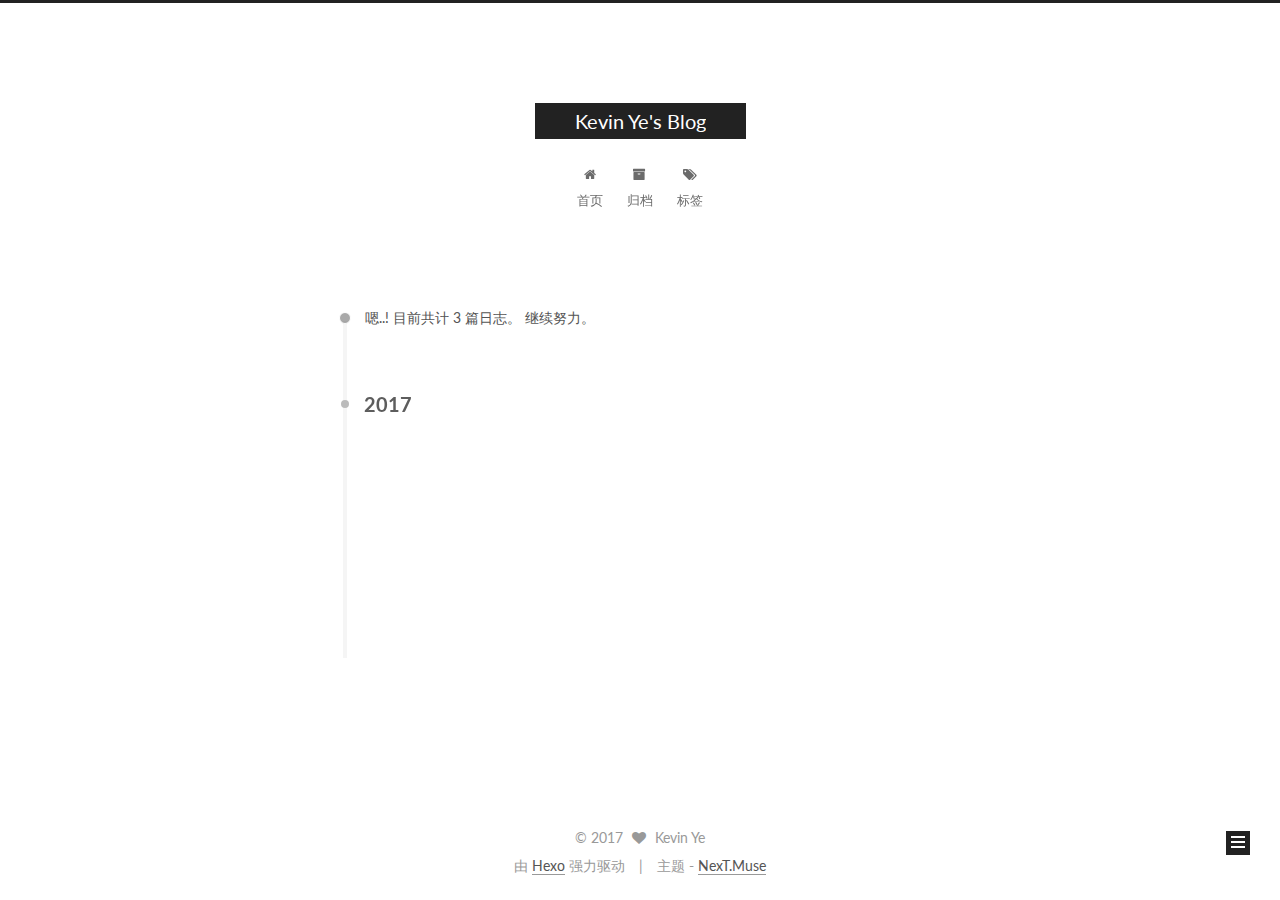
==== commit 3ad9545a: "Site updated: 2017-03-09 15:59:17" ====
--- a/archives/index.html
+++ b/archives/index.html
@@ -244,7 +244,7 @@
       
         
       
-      嗯..! 目前共计 2 篇日志。 继续努力。
+      嗯..! 目前共计 3 篇日志。 继续努力。
     </span>
 
     
@@ -258,6 +258,43 @@
         <div class="collection-title">
           <h2 class="archive-year motion-element" id="archive-year-2017">2017</h2>
         </div>
+      
+      
+
+      
+
+  <article class="post post-type-normal" itemscope itemtype="http://schema.org/Article">
+    <header class="post-header">
+
+      <h1 class="post-title">
+        
+            <a class="post-title-link" href="/2017/03/09/include-stopped-package/" itemprop="url">
+              
+                <span itemprop="name">include_stopped_package</span>
+              
+            </a>
+        
+      </h1>
+
+      <div class="post-meta">
+        <time class="post-time" itemprop="dateCreated"
+              datetime="2017-03-09T15:31:35+08:00"
+              content="2017-03-09" >
+          03-09
+        </time>
+      </div>
+
+    </header>
+  </article>
+
+
+
+    
+
+      
+      
+      
+
       
       
 
@@ -374,7 +411,7 @@
           
             <div class="site-state-item site-state-posts">
               <a href="/archives">
-                <span class="site-state-item-count">2</span>
+                <span class="site-state-item-count">3</span>
                 <span class="site-state-item-name">日志</span>
               </a>
             </div>
--- a/css/main.css
+++ b/css/main.css
@@ -1698,7 +1698,7 @@
   width: 4px;
   height: 4px;
   border-radius: 50%;
-  background: #26ff91;
+  background: #e899ec;
 }
 .links-of-blogroll {
   font-size: 13px;
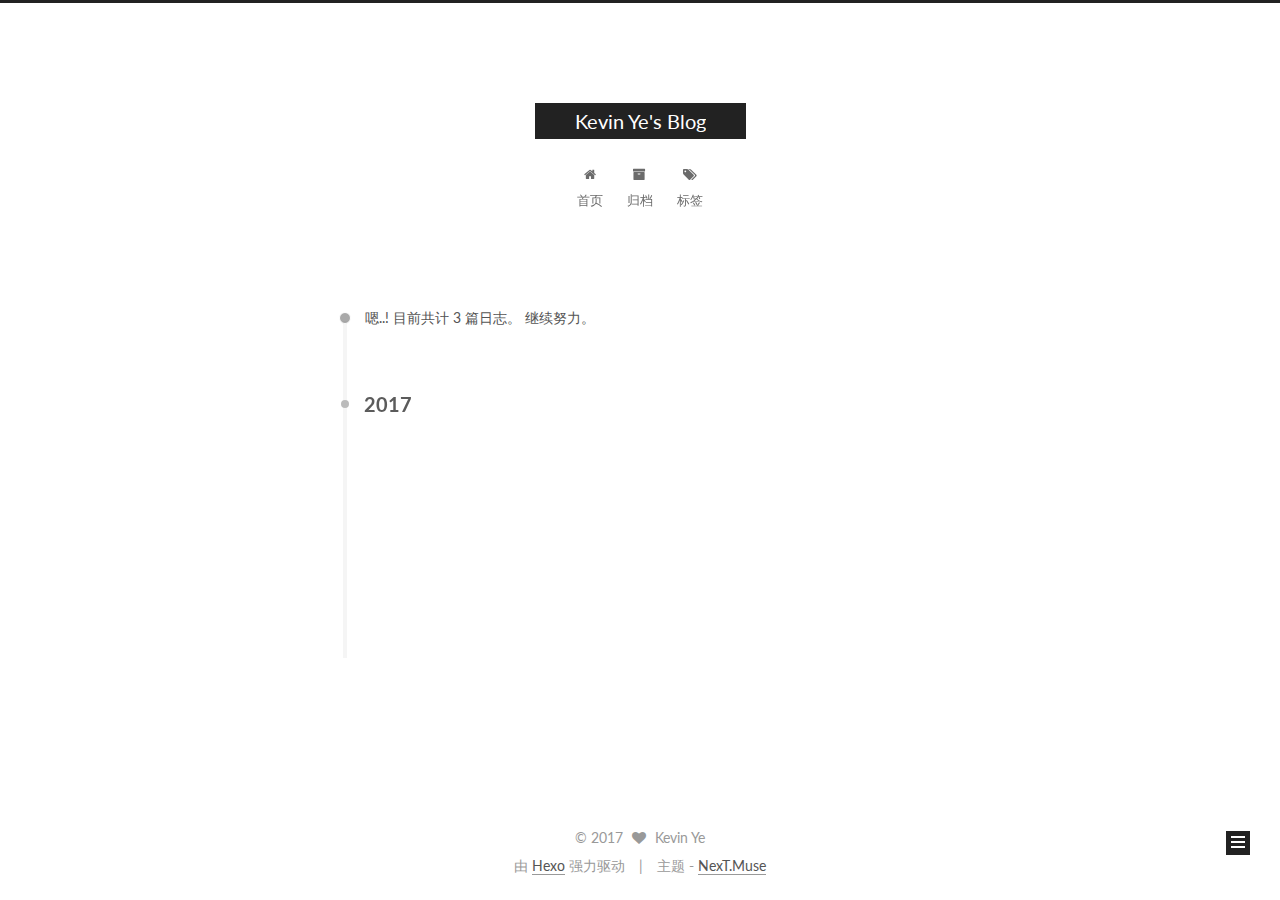
==== commit a4b11997: "Site updated: 2017-03-10 10:31:52" ====
--- a/archives/index.html
+++ b/archives/index.html
@@ -270,7 +270,7 @@
         
             <a class="post-title-link" href="/2017/03/09/include-stopped-package/" itemprop="url">
               
-                <span itemprop="name">include_stopped_package</span>
+                <span itemprop="name">FLAG_INCLUDE_STOPPED_PACKAGES 问题</span>
               
             </a>
         
@@ -370,7 +370,7 @@
   
 
 
-          
+
           </div>
           
 
@@ -498,7 +498,7 @@
         
       </div>
     
-    
+
   </div>
 
   
@@ -613,5 +613,6 @@
 
   
 
+  
 </body>
 </html>
--- a/css/main.css
+++ b/css/main.css
@@ -1698,7 +1698,7 @@
   width: 4px;
   height: 4px;
   border-radius: 50%;
-  background: #e899ec;
+  background: #2291d5;
 }
 .links-of-blogroll {
   font-size: 13px;
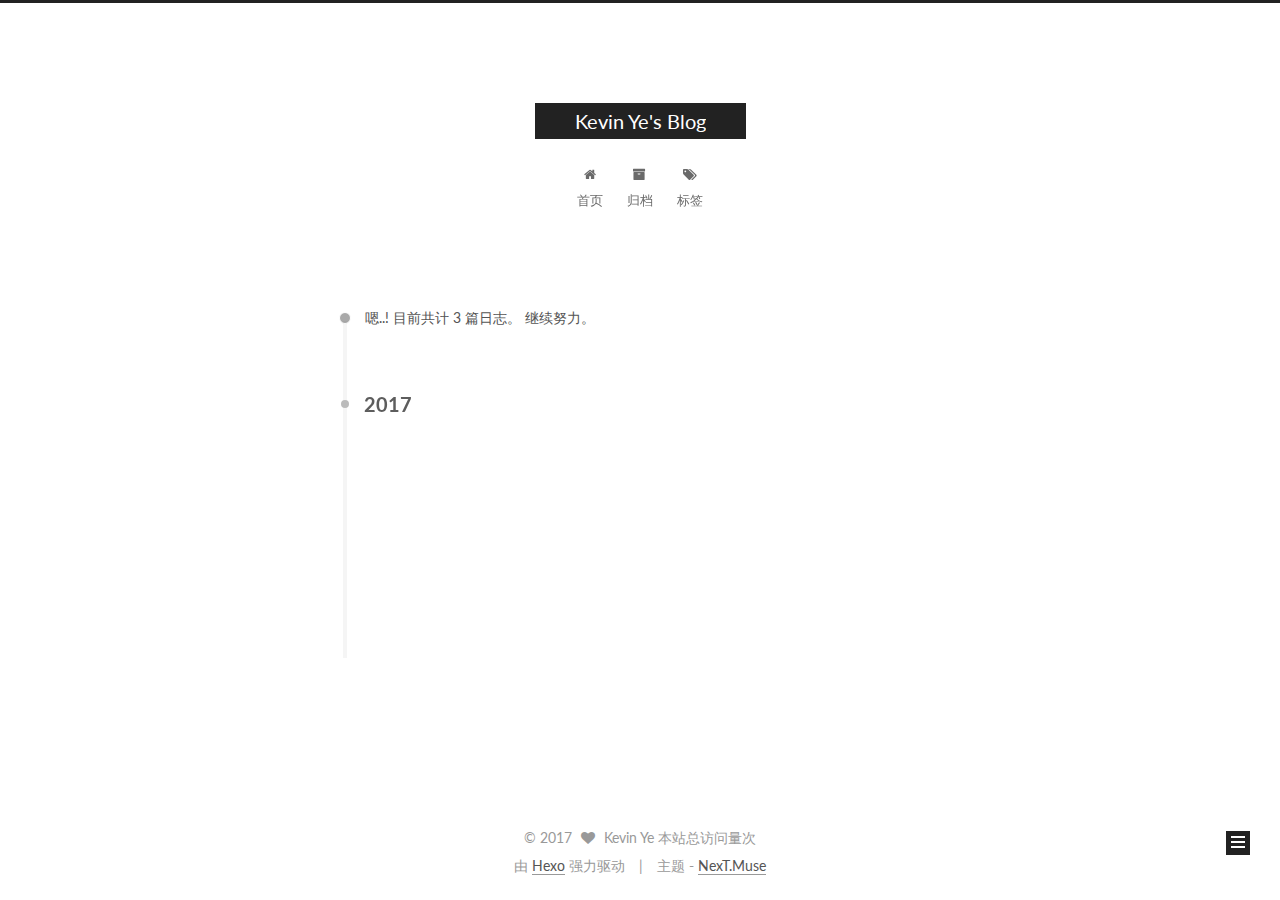
==== commit b9395af1: "Site updated: 2017-03-10 10:36:39" ====
--- a/archives/index.html
+++ b/archives/index.html
@@ -463,7 +463,9 @@
 
     <footer id="footer" class="footer">
       <div class="footer-inner">
-        <div class="copyright" >
+        <script async src="https://dn-lbstatics.qbox.me/busuanzi/2.3/busuanzi.pure.mini.js">
+</script>
+<div class="copyright" >
   
   &copy; 
   <span itemprop="copyrightYear">2017</span>
@@ -471,6 +473,9 @@
     <i class="fa fa-heart"></i>
   </span>
   <span class="author" itemprop="copyrightHolder">Kevin Ye</span>
+  <span id="busuanzi_container_site_pv">
+    本站总访问量<span id="busuanzi_value_site_pv"></span>次
+</span>
 </div>
 
 
--- a/css/main.css
+++ b/css/main.css
@@ -1698,7 +1698,7 @@
   width: 4px;
   height: 4px;
   border-radius: 50%;
-  background: #2291d5;
+  background: #ff79d4;
 }
 .links-of-blogroll {
   font-size: 13px;
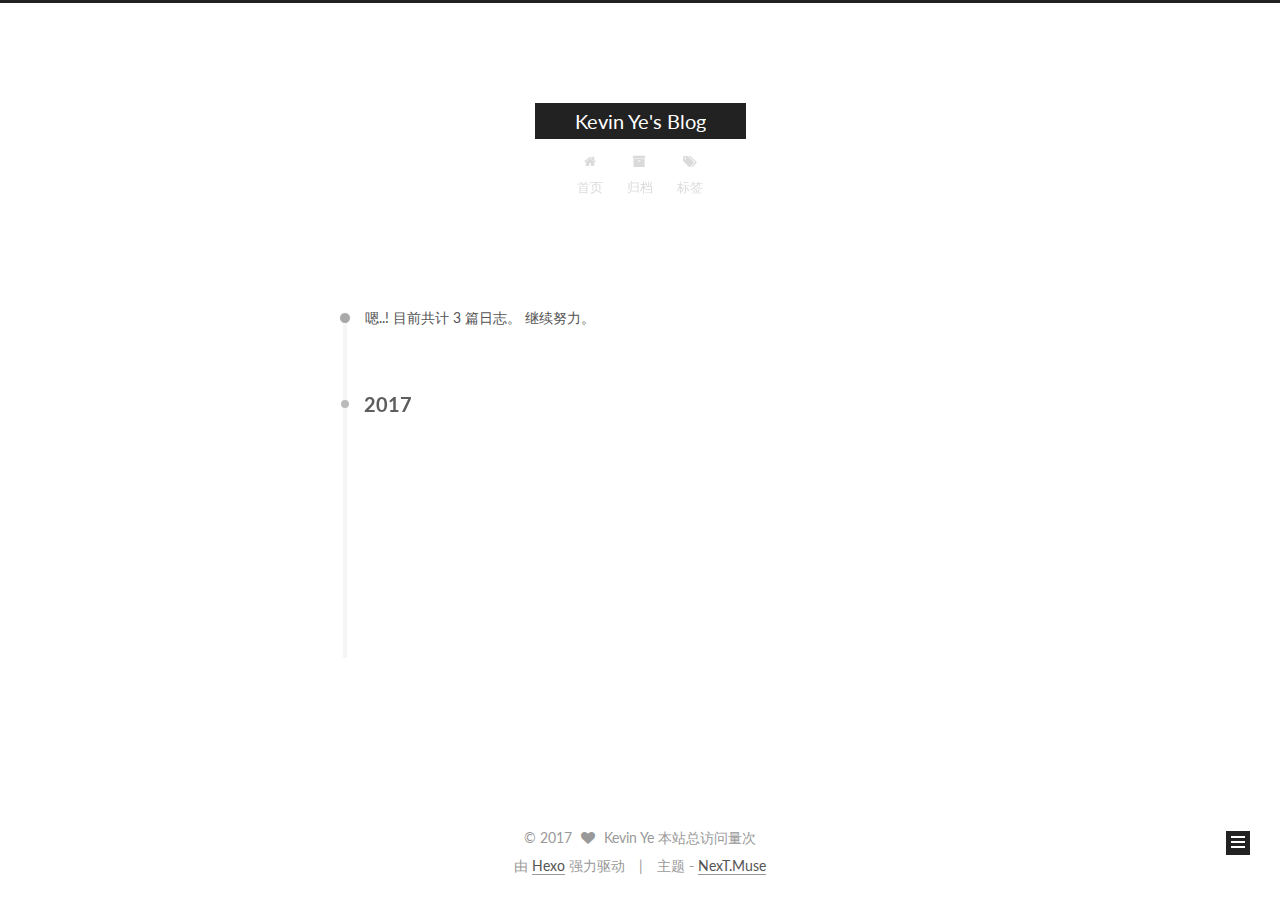
==== commit 94d20f02: "Site updated: 2017-03-10 10:49:45" ====
--- a/archives/index.html
+++ b/archives/index.html
@@ -612,11 +612,202 @@
   
 
   
-
-  
-
-
-  
+  <script src="https://cdn1.lncld.net/static/js/av-core-mini-0.6.1.js"></script>
+  <script>AV.initialize("p2UxQOp5odUWUYi9UnnPXPo2-gzGzoHsz", "7u10kbuM8GMOnN5kGGiwNiBT");</script>
+  <script>
+    function showTime(Counter) {
+      var query = new AV.Query(Counter);
+      var entries = [];
+      var $visitors = $(".leancloud_visitors");
+
+      $visitors.each(function () {
+        entries.push( $(this).attr("id").trim() );
+      });
+
+      query.containedIn('url', entries);
+      query.find()
+        .done(function (results) {
+          var COUNT_CONTAINER_REF = '.leancloud-visitors-count';
+
+          if (results.length === 0) {
+            $visitors.find(COUNT_CONTAINER_REF).text(0);
+            return;
+          }
+
+          for (var i = 0; i < results.length; i++) {
+            var item = results[i];
+            var url = item.get('url');
+            var time = item.get('time');
+            var element = document.getElementById(url);
+
+            $(element).find(COUNT_CONTAINER_REF).text(time);
+          }
+          for(var i = 0; i < entries.length; i++) {
+            var url = entries[i];
+            var element = document.getElementById(url);
+            var countSpan = $(element).find(COUNT_CONTAINER_REF);
+            if( countSpan.text() == '') {
+              countSpan.text(0);
+            }
+          }
+        })
+        .fail(function (object, error) {
+          console.log("Error: " + error.code + " " + error.message);
+        });
+    }
+
+    function addCount(Counter) {
+      var $visitors = $(".leancloud_visitors");
+      var url = $visitors.attr('id').trim();
+      var title = $visitors.attr('data-flag-title').trim();
+      var query = new AV.Query(Counter);
+
+      query.equalTo("url", url);
+      query.find({
+        success: function(results) {
+          if (results.length > 0) {
+            var counter = results[0];
+            counter.fetchWhenSave(true);
+            counter.increment("time");
+            counter.save(null, {
+              success: function(counter) {
+                var $element = $(document.getElementById(url));
+                $element.find('.leancloud-visitors-count').text(counter.get('time'));
+              },
+              error: function(counter, error) {
+                console.log('Failed to save Visitor num, with error message: ' + error.message);
+              }
+            });
+          } else {
+            var newcounter = new Counter();
+            /* Set ACL */
+            var acl = new AV.ACL();
+            acl.setPublicReadAccess(true);
+            acl.setPublicWriteAccess(true);
+            newcounter.setACL(acl);
+            /* End Set ACL */
+            newcounter.set("title", title);
+            newcounter.set("url", url);
+            newcounter.set("time", 1);
+            newcounter.save(null, {
+              success: function(newcounter) {
+                var $element = $(document.getElementById(url));
+                $element.find('.leancloud-visitors-count').text(newcounter.get('time'));
+              },
+              error: function(newcounter, error) {
+                console.log('Failed to create');
+              }
+            });
+          }
+        },
+        error: function(error) {
+          console.log('Error:' + error.code + " " + error.message);
+        }
+      });
+    }
+
+    $(function() {
+      var Counter = AV.Object.extend("Counter");
+      if ($('.leancloud_visitors').length == 1) {
+        addCount(Counter);
+      } else if ($('.post-title-link').length > 1) {
+        showTime(Counter);
+      }
+    });
+  </script>
+
+
+
+  
+
+  
+
+
+  
+
+  
+  <!-- custom analytics part create by xiamo -->
+<script src="https://cdn1.lncld.net/static/js/av-core-mini-0.6.1.js"></script>
+<script>AV.initialize("p2UxQOp5odUWUYi9UnnPXPo2-gzGzoHsz", "7u10kbuM8GMOnN5kGGiwNiBT");</script>
+<script>
+function showTime(Counter) {
+	var query = new AV.Query(Counter);
+	$(".leancloud_visitors").each(function() {
+		var url = $(this).attr("id").trim();
+		query.equalTo("url", url);
+		query.find({
+			success: function(results) {
+				if (results.length == 0) {
+					var content = '0 ' + $(document.getElementById(url)).text();
+					$(document.getElementById(url)).text(content);
+					return;
+				}
+				for (var i = 0; i < results.length; i++) {
+					var object = results[i];
+					var content = object.get('time') + ' ' + $(document.getElementById(url)).text();
+					$(document.getElementById(url)).text(content);
+				}
+			},
+			error: function(object, error) {
+				console.log("Error: " + error.code + " " + error.message);
+			}
+		});
+
+	});
+}
+
+function addCount(Counter) {
+	var Counter = AV.Object.extend("Counter");
+	url = $(".leancloud_visitors").attr('id').trim();
+	title = $(".leancloud_visitors").attr('data-flag-title').trim();
+	var query = new AV.Query(Counter);
+	query.equalTo("url", url);
+	query.find({
+		success: function(results) {
+			if (results.length > 0) {
+				var counter = results[0];
+				counter.fetchWhenSave(true);
+				counter.increment("time");
+				counter.save(null, {
+					success: function(counter) {
+						var content =  counter.get('time') + ' ' + $(document.getElementById(url)).text();
+						$(document.getElementById(url)).text(content);
+					},
+					error: function(counter, error) {
+						console.log('Failed to save Visitor num, with error message: ' + error.message);
+					}
+				});
+			} else {
+				var newcounter = new Counter();
+				newcounter.set("title", title);
+				newcounter.set("url", url);
+				newcounter.set("time", 1);
+				newcounter.save(null, {
+					success: function(newcounter) {
+					    console.log("newcounter.get('time')="+newcounter.get('time'));
+						var content = newcounter.get('time') + ' ' + $(document.getElementById(url)).text();
+						$(document.getElementById(url)).text(content);
+					},
+					error: function(newcounter, error) {
+						console.log('Failed to create');
+					}
+				});
+			}
+		},
+		error: function(error) {
+			console.log('Error:' + error.code + " " + error.message);
+		}
+	});
+}
+$(function() {
+	var Counter = AV.Object.extend("Counter");
+	if ($('.leancloud_visitors').length == 1) {
+		addCount(Counter);
+	} else if ($('.post-title-link').length > 1) {
+		showTime(Counter);
+	}
+});
+</script>
 
   
 </body>
--- a/css/main.css
+++ b/css/main.css
@@ -1698,7 +1698,7 @@
   width: 4px;
   height: 4px;
   border-radius: 50%;
-  background: #ff79d4;
+  background: #22ff38;
 }
 .links-of-blogroll {
   font-size: 13px;
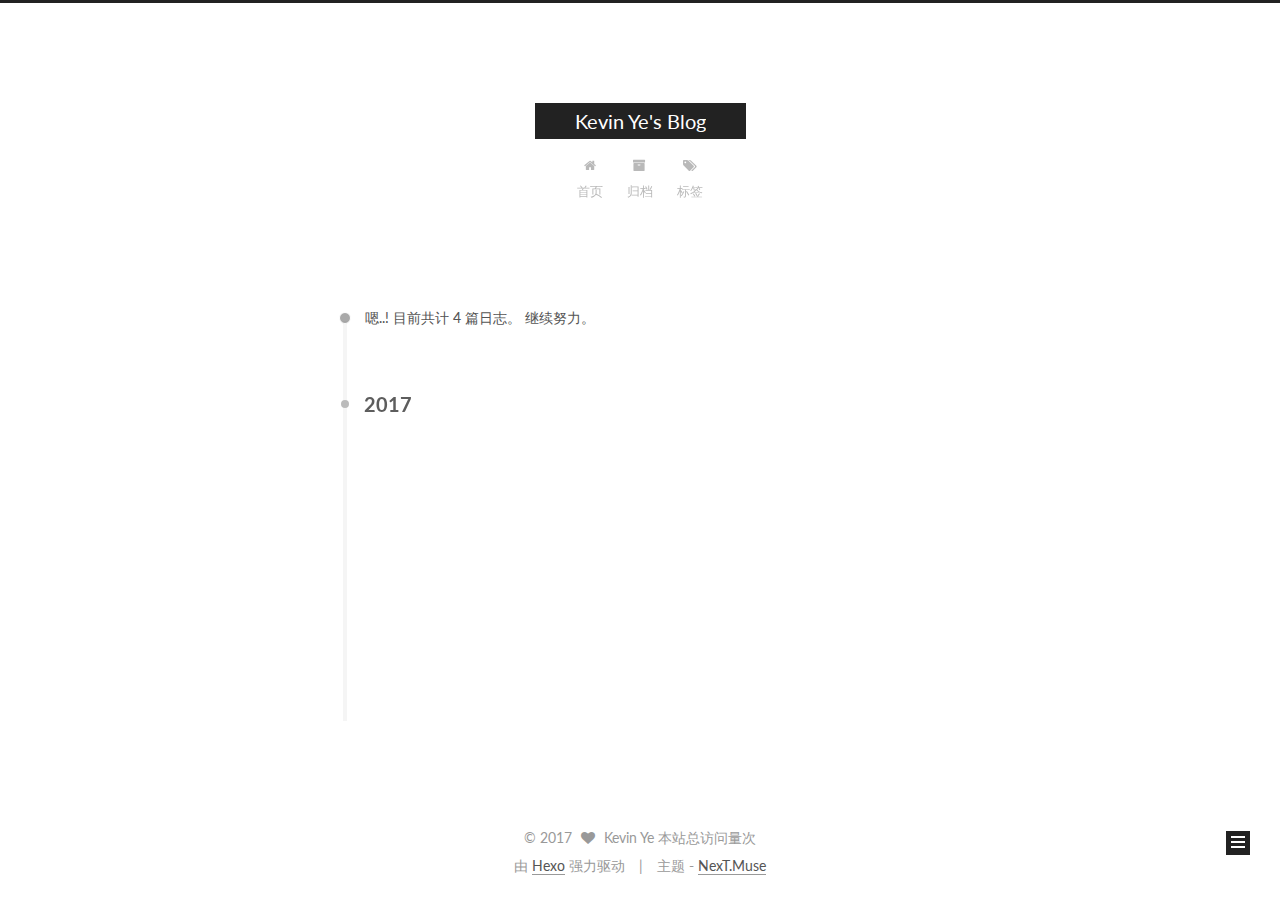
==== commit 5fe0a39a: "Site updated: 2017-03-16 16:18:11" ====
--- a/archives/index.html
+++ b/archives/index.html
@@ -244,7 +244,7 @@
       
         
       
-      嗯..! 目前共计 3 篇日志。 继续努力。
+      嗯..! 目前共计 4 篇日志。 继续努力。
     </span>
 
     
@@ -258,6 +258,43 @@
         <div class="collection-title">
           <h2 class="archive-year motion-element" id="archive-year-2017">2017</h2>
         </div>
+      
+      
+
+      
+
+  <article class="post post-type-normal" itemscope itemtype="http://schema.org/Article">
+    <header class="post-header">
+
+      <h1 class="post-title">
+        
+            <a class="post-title-link" href="/2017/03/16/Recurrence-Rule/" itemprop="url">
+              
+                <span itemprop="name">iCalendar Recurrence Rule 规范翻译</span>
+              
+            </a>
+        
+      </h1>
+
+      <div class="post-meta">
+        <time class="post-time" itemprop="dateCreated"
+              datetime="2017-03-16T11:23:26+08:00"
+              content="2017-03-16" >
+          03-16
+        </time>
+      </div>
+
+    </header>
+  </article>
+
+
+
+    
+
+      
+      
+      
+
       
       
 
@@ -411,7 +448,7 @@
           
             <div class="site-state-item site-state-posts">
               <a href="/archives">
-                <span class="site-state-item-count">3</span>
+                <span class="site-state-item-count">4</span>
                 <span class="site-state-item-name">日志</span>
               </a>
             </div>
@@ -424,7 +461,7 @@
             
             <div class="site-state-item site-state-tags">
               
-                <span class="site-state-item-count">1</span>
+                <span class="site-state-item-count">2</span>
                 <span class="site-state-item-name">标签</span>
               
             </div>
--- a/css/main.css
+++ b/css/main.css
@@ -1698,7 +1698,7 @@
   width: 4px;
   height: 4px;
   border-radius: 50%;
-  background: #22ff38;
+  background: #81daff;
 }
 .links-of-blogroll {
   font-size: 13px;
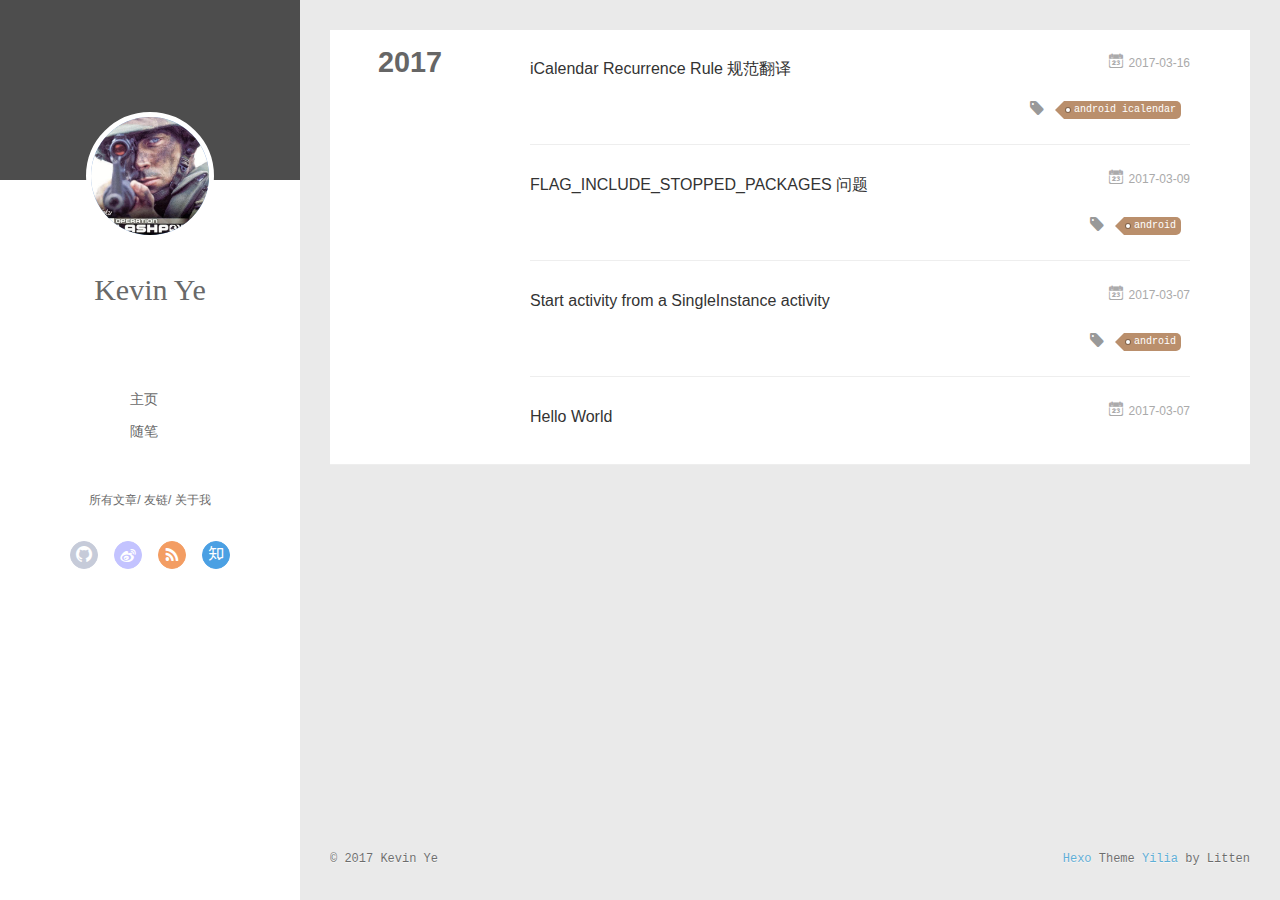
==== commit a599727d: "Site updated: 2017-03-23 12:53:37" ====
--- a/archives/index.html
+++ b/archives/index.html
@@ -1,851 +1,559 @@
-<!doctype html>
-
-
-
-  
-
-
-<html class="theme-next muse use-motion" lang="zh-Hans">
+<!DOCTYPE html>
+<html>
 <head>
-  <meta charset="UTF-8"/>
-<meta http-equiv="X-UA-Compatible" content="IE=edge" />
-<meta name="viewport" content="width=device-width, initial-scale=1, maximum-scale=1"/>
-
-
-
-<meta http-equiv="Cache-Control" content="no-transform" />
-<meta http-equiv="Cache-Control" content="no-siteapp" />
-
-
-
-
-
-
-
-
-
-
-
-
-
-
-
-  
-  
-  <link href="/lib/fancybox/source/jquery.fancybox.css?v=2.1.5" rel="stylesheet" type="text/css" />
-
-
-
-
-  
-  
-  
-  
-
-  
-    
-    
-  
-
-  
-
-  
-
-  
-
-  
-
-  
-    
-    
-    <link href="//fonts.googleapis.com/css?family=Lato:300,300italic,400,400italic,700,700italic&subset=latin,latin-ext" rel="stylesheet" type="text/css">
-  
-
-
-
-
-
-
-<link href="/lib/font-awesome/css/font-awesome.min.css?v=4.6.2" rel="stylesheet" type="text/css" />
-
-<link href="/css/main.css?v=5.1.0" rel="stylesheet" type="text/css" />
-
-
-  <meta name="keywords" content="Hexo, NexT" />
-
-
-
-
-
-
-
-
-  <link rel="shortcut icon" type="image/x-icon" href="/favicon.ico?v=5.1.0" />
-
-
-
-
-
-
-<meta property="og:type" content="website">
+  <meta charset="utf-8">
+  
+  <meta name="renderer" content="webkit">
+  <meta http-equiv="X-UA-Compatible" content="IE=edge" >
+  <link rel="dns-prefetch" href="http://yoursite.com">
+  <title>Archives | Kevin Ye&#39;s Blog</title>
+  <meta name="viewport" content="width=device-width, initial-scale=1, maximum-scale=1">
+  <meta property="og:type" content="website">
 <meta property="og:title" content="Kevin Ye's Blog">
 <meta property="og:url" content="http://yoursite.com/archives/index.html">
 <meta property="og:site_name" content="Kevin Ye's Blog">
 <meta name="twitter:card" content="summary">
 <meta name="twitter:title" content="Kevin Ye's Blog">
-
-
-
-<script type="text/javascript" id="hexo.configurations">
-  var NexT = window.NexT || {};
-  var CONFIG = {
-    root: '/',
-    scheme: 'Muse',
-    sidebar: {"position":"left","display":"post","offset":12,"offset_float":0,"b2t":false,"scrollpercent":false},
-    fancybox: true,
-    motion: true,
-    duoshuo: {
-      userId: '0',
-      author: '博主'
-    },
-    algolia: {
-      applicationID: '',
-      apiKey: '',
-      indexName: '',
-      hits: {"per_page":10},
-      labels: {"input_placeholder":"Search for Posts","hits_empty":"We didn't find any results for the search: ${query}","hits_stats":"${hits} results found in ${time} ms"}
+  
+    <link rel="alternative" href="/atom.xml" title="Kevin Ye&#39;s Blog" type="application/atom+xml">
+  
+  
+    <link rel="icon" href="/favicon.png">
+  
+  <link rel="stylesheet" type="text/css" href="/./main.2d7529.css">
+  <style type="text/css">
+  
+    #container.show {
+      background: linear-gradient(200deg,#a0cfe4,#e8c37e);
     }
-  };
+  </style>
+  
+
+  
+
+</head>
+
+<body>
+  <div id="container" q-class="show:isCtnShow">
+    <canvas id="anm-canvas" class="anm-canvas"></canvas>
+    <div class="left-col" q-class="show:isShow">
+      
+<div class="overlay" style="background: #4d4d4d"></div>
+<div class="intrude-less">
+	<header id="header" class="inner">
+		<a href="/" class="profilepic">
+			<img src="/uploads/avatar.jpg" class="js-avatar">
+		</a>
+		<hgroup>
+		  <h1 class="header-author"><a href="/">Kevin Ye</a></h1>
+		</hgroup>
+		
+
+		<nav class="header-menu">
+			<ul>
+			
+				<li><a href="/">主页</a></li>
+	        
+				<li><a href="/tags/随笔/">随笔</a></li>
+	        
+			</ul>
+		</nav>
+		<nav class="header-smart-menu">
+    		
+    			
+    			<a q-on="click: openSlider(e, 'innerArchive')" href="javascript:void(0)">所有文章</a>
+    			
+            
+    			
+    			<a q-on="click: openSlider(e, 'friends')" href="javascript:void(0)">友链</a>
+    			
+            
+    			
+    			<a q-on="click: openSlider(e, 'aboutme')" href="javascript:void(0)">关于我</a>
+    			
+            
+		</nav>
+		<nav class="header-nav">
+			<div class="social">
+				
+					<a class="github" target="_blank" href="#" title="github"><i class="icon-github"></i></a>
+		        
+					<a class="weibo" target="_blank" href="#" title="weibo"><i class="icon-weibo"></i></a>
+		        
+					<a class="rss" target="_blank" href="#" title="rss"><i class="icon-rss"></i></a>
+		        
+					<a class="zhihu" target="_blank" href="#" title="zhihu"><i class="icon-zhihu"></i></a>
+		        
+			</div>
+		</nav>
+	</header>		
+</div>
+
+    </div>
+    <div class="mid-col" q-class="show:isShow,hide:isShow|isFalse">
+      
+<nav id="mobile-nav">
+  	<div class="overlay js-overlay" style="background: #4d4d4d"></div>
+	<div class="btnctn js-mobile-btnctn">
+  		<div class="slider-trigger list" q-on="click: openSlider(e)"><i class="icon icon-sort"></i></div>
+	</div>
+	<div class="intrude-less">
+		<header id="header" class="inner">
+			<div class="profilepic">
+				<img src="/uploads/avatar.jpg" class="js-avatar">
+			</div>
+			<hgroup>
+			  <h1 class="header-author js-header-author">Kevin Ye</h1>
+			</hgroup>
+			
+			
+			
+				
+			
+				
+			
+			
+			
+			<nav class="header-nav">
+				<div class="social">
+					
+						<a class="github" target="_blank" href="#" title="github"><i class="icon-github"></i></a>
+			        
+						<a class="weibo" target="_blank" href="#" title="weibo"><i class="icon-weibo"></i></a>
+			        
+						<a class="rss" target="_blank" href="#" title="rss"><i class="icon-rss"></i></a>
+			        
+						<a class="zhihu" target="_blank" href="#" title="zhihu"><i class="icon-zhihu"></i></a>
+			        
+				</div>
+			</nav>
+
+			<nav class="header-menu js-header-menu">
+				<ul style="width: 50%">
+				
+				
+					<li style="width: 50%"><a href="/">主页</a></li>
+		        
+					<li style="width: 50%"><a href="/tags/随笔/">随笔</a></li>
+		        
+				</ul>
+			</nav>
+		</header>				
+	</div>
+	<div class="mobile-mask" style="display:none" q-show="isShow"></div>
+</nav>
+
+      <div id="wrapper" class="body-wrap">
+        <div class="menu-l">
+          <div class="canvas-wrap">
+            <canvas data-colors="#eaeaea" data-sectionHeight="100" data-contentId="js-content" id="myCanvas1" class="anm-canvas"></canvas>
+          </div>
+          <div id="js-content" class="content-ll">
+            
+  
+  
+    
+    
+      
+      
+      <section class="archives-wrap">
+        <div class="archive-year-wrap">
+          <a href="/archives/2017" class="archive-year">2017</a>
+        </div>
+        <div class="archives">
+    
+    <article class="archive-article archive-type-post">
+  <div class="archive-article-inner">
+    <header class="archive-article-header">
+      	<div class="article-meta">
+	      	<a href="/2017/03/16/Recurrence-Rule/" class="archive-article-date">
+  	<time datetime="2017-03-16T03:23:26.000Z" itemprop="datePublished"><i class="icon-calendar icon"></i>2017-03-16</time>
+</a>
+        </div>
+    	 
+  
+    <h1 itemprop="name">
+      <a class="archive-article-title" href="/2017/03/16/Recurrence-Rule/">iCalendar Recurrence Rule 规范翻译</a>
+    </h1>
+  
+
+        <div class="article-info info-on-right">
+          
+	<div class="article-tag tagcloud">
+		<i class="icon-price-tags icon"></i>
+		<ul class="article-tag-list">
+			 
+        		<li class="article-tag-list-item">
+        			<a href="javascript:void(0)" class="js-tag article-tag-list-link color3">android icalendar</a>
+        		</li>
+      		
+		</ul>
+	</div>
+
+          
+
+        </div>
+        <div class="clearfix"></div>
+    </header>
+  </div>
+</article>
+  
+    
+    
+    <article class="archive-article archive-type-post">
+  <div class="archive-article-inner">
+    <header class="archive-article-header">
+      	<div class="article-meta">
+	      	<a href="/2017/03/09/include-stopped-package/" class="archive-article-date">
+  	<time datetime="2017-03-09T07:31:35.000Z" itemprop="datePublished"><i class="icon-calendar icon"></i>2017-03-09</time>
+</a>
+        </div>
+    	 
+  
+    <h1 itemprop="name">
+      <a class="archive-article-title" href="/2017/03/09/include-stopped-package/">FLAG_INCLUDE_STOPPED_PACKAGES 问题</a>
+    </h1>
+  
+
+        <div class="article-info info-on-right">
+          
+	<div class="article-tag tagcloud">
+		<i class="icon-price-tags icon"></i>
+		<ul class="article-tag-list">
+			 
+        		<li class="article-tag-list-item">
+        			<a href="javascript:void(0)" class="js-tag article-tag-list-link color3">android</a>
+        		</li>
+      		
+		</ul>
+	</div>
+
+          
+
+        </div>
+        <div class="clearfix"></div>
+    </header>
+  </div>
+</article>
+  
+    
+    
+    <article class="archive-article archive-type-post">
+  <div class="archive-article-inner">
+    <header class="archive-article-header">
+      	<div class="article-meta">
+	      	<a href="/2017/03/07/test-title/" class="archive-article-date">
+  	<time datetime="2017-03-07T06:33:56.000Z" itemprop="datePublished"><i class="icon-calendar icon"></i>2017-03-07</time>
+</a>
+        </div>
+    	 
+  
+    <h1 itemprop="name">
+      <a class="archive-article-title" href="/2017/03/07/test-title/">Start activity from a SingleInstance activity</a>
+    </h1>
+  
+
+        <div class="article-info info-on-right">
+          
+	<div class="article-tag tagcloud">
+		<i class="icon-price-tags icon"></i>
+		<ul class="article-tag-list">
+			 
+        		<li class="article-tag-list-item">
+        			<a href="javascript:void(0)" class="js-tag article-tag-list-link color3">android</a>
+        		</li>
+      		
+		</ul>
+	</div>
+
+          
+
+        </div>
+        <div class="clearfix"></div>
+    </header>
+  </div>
+</article>
+  
+    
+    
+    <article class="archive-article archive-type-post">
+  <div class="archive-article-inner">
+    <header class="archive-article-header">
+      	<div class="article-meta">
+	      	<a href="/2017/03/07/hello-world/" class="archive-article-date">
+  	<time datetime="2017-03-07T06:28:43.445Z" itemprop="datePublished"><i class="icon-calendar icon"></i>2017-03-07</time>
+</a>
+        </div>
+    	 
+  
+    <h1 itemprop="name">
+      <a class="archive-article-title" href="/2017/03/07/hello-world/">Hello World</a>
+    </h1>
+  
+
+        <div class="article-info info-on-right">
+          
+          
+
+        </div>
+        <div class="clearfix"></div>
+    </header>
+  </div>
+</article>
+  
+  
+    </div></section>
+  
+
+    
+
+
+          </div>
+        </div>
+      </div>
+      <footer id="footer">
+  <div class="outer">
+    <div id="footer-info">
+    	<div class="footer-left">
+    		&copy; 2017 Kevin Ye
+    	</div>
+      	<div class="footer-right">
+      		<a href="http://hexo.io/" target="_blank">Hexo</a>  Theme <a href="https://github.com/litten/hexo-theme-yilia" target="_blank">Yilia</a> by Litten
+      	</div>
+    </div>
+  </div>
+</footer>
+    </div>
+    <script>
+	var yiliaConfig = {
+		mathjax: false,
+		isHome: false,
+		isPost: false,
+		isArchive: true,
+		isTag: false,
+		isCategory: false,
+		open_in_new: false,
+		root: "/",
+		innerArchive: true,
+		showTags: false
+	}
 </script>
 
-
-
-  <link rel="canonical" href="http://yoursite.com/archives/"/>
-
-
-
-
-
-  <title> 归档 | Kevin Ye's Blog </title>
-</head>
-
-<body itemscope itemtype="http://schema.org/WebPage" lang="zh-Hans">
-
-  
-
-
-
-
-
-
-
-
-
-
-
-
-
-
-  
-  
-    
-  
-
-  <div class="container one-collumn sidebar-position-left  page-archive  ">
-    <div class="headband"></div>
-
-    <header id="header" class="header" itemscope itemtype="http://schema.org/WPHeader">
-      <div class="header-inner"><div class="site-brand-wrapper">
-  <div class="site-meta ">
-    
-
-    <div class="custom-logo-site-title">
-      <a href="/"  class="brand" rel="start">
-        <span class="logo-line-before"><i></i></span>
-        <span class="site-title">Kevin Ye's Blog</span>
-        <span class="logo-line-after"><i></i></span>
-      </a>
+<script>!function(t){function n(r){if(e[r])return e[r].exports;var o=e[r]={exports:{},id:r,loaded:!1};return t[r].call(o.exports,o,o.exports,n),o.loaded=!0,o.exports}var e={};return n.m=t,n.c=e,n.p="./",n(0)}([function(t,n,e){"use strict";function r(t){return t&&t.__esModule?t:{default:t}}function o(t,n){var e=/\/|index.html/g;return t.replace(e,"")===n.replace(e,"")}function i(){for(var t=document.querySelectorAll(".js-header-menu li a"),n=window.location.pathname,e=0,r=t.length;e<r;e++){var i=t[e];o(n,i.getAttribute("href"))&&(0,d.default)(i,"active")}}function u(t){for(var n=t.offsetLeft,e=t.offsetParent;null!==e;)n+=e.offsetLeft,e=e.offsetParent;return n}function f(t){for(var n=t.offsetTop,e=t.offsetParent;null!==e;)n+=e.offsetTop,e=e.offsetParent;return n}function c(t,n,e,r,o){var i=u(t),c=f(t)-n;if(c-e<=o){var a=t.$newDom;a||(a=t.cloneNode(!0),(0,h.default)(t,a),t.$newDom=a,a.style.position="fixed",a.style.top=(e||c)+"px",a.style.left=i+"px",a.style.zIndex=r||2,a.style.width="100%",a.style.color="#fff"),a.style.visibility="visible",t.style.visibility="hidden"}else{t.style.visibility="visible";var s=t.$newDom;s&&(s.style.visibility="hidden")}}function a(){var t=document.querySelector(".js-overlay"),n=document.querySelector(".js-header-menu");c(t,document.body.scrollTop,-63,2,0),c(n,document.body.scrollTop,1,3,0)}function s(){document.querySelector("#container").addEventListener("scroll",function(t){a()}),window.addEventListener("scroll",function(t){a()}),a()}function l(){x.default.versions.mobile&&window.screen.width<800&&(i(),s())}var p=e(71),d=r(p),v=e(72),y=(r(v),e(84)),h=r(y),b=e(69),x=r(b),m=e(75),g=r(m),w=e(70);l(),(0,w.addLoadEvent)(function(){g.default.init()}),t.exports={}},function(t,n){var e=t.exports="undefined"!=typeof window&&window.Math==Math?window:"undefined"!=typeof self&&self.Math==Math?self:Function("return this")();"number"==typeof __g&&(__g=e)},function(t,n){var e={}.hasOwnProperty;t.exports=function(t,n){return e.call(t,n)}},function(t,n,e){var r=e(49),o=e(15);t.exports=function(t){return r(o(t))}},function(t,n,e){t.exports=!e(8)(function(){return 7!=Object.defineProperty({},"a",{get:function(){return 7}}).a})},function(t,n,e){var r=e(6),o=e(12);t.exports=e(4)?function(t,n,e){return r.f(t,n,o(1,e))}:function(t,n,e){return t[n]=e,t}},function(t,n,e){var r=e(10),o=e(30),i=e(24),u=Object.defineProperty;n.f=e(4)?Object.defineProperty:function(t,n,e){if(r(t),n=i(n,!0),r(e),o)try{return u(t,n,e)}catch(t){}if("get"in e||"set"in e)throw TypeError("Accessors not supported!");return"value"in e&&(t[n]=e.value),t}},function(t,n,e){var r=e(22)("wks"),o=e(13),i=e(1).Symbol,u="function"==typeof i,f=t.exports=function(t){return r[t]||(r[t]=u&&i[t]||(u?i:o)("Symbol."+t))};f.store=r},function(t,n){t.exports=function(t){try{return!!t()}catch(t){return!0}}},function(t,n,e){var r=e(35),o=e(16);t.exports=Object.keys||function(t){return r(t,o)}},function(t,n,e){var r=e(11);t.exports=function(t){if(!r(t))throw TypeError(t+" is not an object!");return t}},function(t,n){t.exports=function(t){return"object"==typeof t?null!==t:"function"==typeof t}},function(t,n){t.exports=function(t,n){return{enumerable:!(1&t),configurable:!(2&t),writable:!(4&t),value:n}}},function(t,n){var e=0,r=Math.random();t.exports=function(t){return"Symbol(".concat(void 0===t?"":t,")_",(++e+r).toString(36))}},function(t,n){var e=t.exports={version:"2.4.0"};"number"==typeof __e&&(__e=e)},function(t,n){t.exports=function(t){if(void 0==t)throw TypeError("Can't call method on  "+t);return t}},function(t,n){t.exports="constructor,hasOwnProperty,isPrototypeOf,propertyIsEnumerable,toLocaleString,toString,valueOf".split(",")},function(t,n){t.exports={}},function(t,n){t.exports=!0},function(t,n){n.f={}.propertyIsEnumerable},function(t,n,e){var r=e(6).f,o=e(2),i=e(7)("toStringTag");t.exports=function(t,n,e){t&&!o(t=e?t:t.prototype,i)&&r(t,i,{configurable:!0,value:n})}},function(t,n,e){var r=e(22)("keys"),o=e(13);t.exports=function(t){return r[t]||(r[t]=o(t))}},function(t,n,e){var r=e(1),o="__core-js_shared__",i=r[o]||(r[o]={});t.exports=function(t){return i[t]||(i[t]={})}},function(t,n){var e=Math.ceil,r=Math.floor;t.exports=function(t){return isNaN(t=+t)?0:(t>0?r:e)(t)}},function(t,n,e){var r=e(11);t.exports=function(t,n){if(!r(t))return t;var e,o;if(n&&"function"==typeof(e=t.toString)&&!r(o=e.call(t)))return o;if("function"==typeof(e=t.valueOf)&&!r(o=e.call(t)))return o;if(!n&&"function"==typeof(e=t.toString)&&!r(o=e.call(t)))return o;throw TypeError("Can't convert object to primitive value")}},function(t,n,e){var r=e(1),o=e(14),i=e(18),u=e(26),f=e(6).f;t.exports=function(t){var n=o.Symbol||(o.Symbol=i?{}:r.Symbol||{});"_"==t.charAt(0)||t in n||f(n,t,{value:u.f(t)})}},function(t,n,e){n.f=e(7)},function(t,n,e){var r=e(1),o=e(14),i=e(46),u=e(5),f="prototype",c=function(t,n,e){var a,s,l,p=t&c.F,d=t&c.G,v=t&c.S,y=t&c.P,h=t&c.B,b=t&c.W,x=d?o:o[n]||(o[n]={}),m=x[f],g=d?r:v?r[n]:(r[n]||{})[f];d&&(e=n);for(a in e)s=!p&&g&&void 0!==g[a],s&&a in x||(l=s?g[a]:e[a],x[a]=d&&"function"!=typeof g[a]?e[a]:h&&s?i(l,r):b&&g[a]==l?function(t){var n=function(n,e,r){if(this instanceof t){switch(arguments.length){case 0:return new t;case 1:return new t(n);case 2:return new t(n,e)}return new t(n,e,r)}return t.apply(this,arguments)};return n[f]=t[f],n}(l):y&&"function"==typeof l?i(Function.call,l):l,y&&((x.virtual||(x.virtual={}))[a]=l,t&c.R&&m&&!m[a]&&u(m,a,l)))};c.F=1,c.G=2,c.S=4,c.P=8,c.B=16,c.W=32,c.U=64,c.R=128,t.exports=c},function(t,n){var e={}.toString;t.exports=function(t){return e.call(t).slice(8,-1)}},function(t,n,e){var r=e(11),o=e(1).document,i=r(o)&&r(o.createElement);t.exports=function(t){return i?o.createElement(t):{}}},function(t,n,e){t.exports=!e(4)&&!e(8)(function(){return 7!=Object.defineProperty(e(29)("div"),"a",{get:function(){return 7}}).a})},function(t,n,e){"use strict";var r=e(18),o=e(27),i=e(36),u=e(5),f=e(2),c=e(17),a=e(51),s=e(20),l=e(58),p=e(7)("iterator"),d=!([].keys&&"next"in[].keys()),v="@@iterator",y="keys",h="values",b=function(){return this};t.exports=function(t,n,e,x,m,g,w){a(e,n,x);var O,S,_,j=function(t){if(!d&&t in A)return A[t];switch(t){case y:return function(){return new e(this,t)};case h:return function(){return new e(this,t)}}return function(){return new e(this,t)}},P=n+" Iterator",E=m==h,M=!1,A=t.prototype,T=A[p]||A[v]||m&&A[m],L=T||j(m),N=m?E?j("entries"):L:void 0,C="Array"==n?A.entries||T:T;if(C&&(_=l(C.call(new t)),_!==Object.prototype&&(s(_,P,!0),r||f(_,p)||u(_,p,b))),E&&T&&T.name!==h&&(M=!0,L=function(){return T.call(this)}),r&&!w||!d&&!M&&A[p]||u(A,p,L),c[n]=L,c[P]=b,m)if(O={values:E?L:j(h),keys:g?L:j(y),entries:N},w)for(S in O)S in A||i(A,S,O[S]);else o(o.P+o.F*(d||M),n,O);return O}},function(t,n,e){var r=e(10),o=e(55),i=e(16),u=e(21)("IE_PROTO"),f=function(){},c="prototype",a=function(){var t,n=e(29)("iframe"),r=i.length,o="<",u=">";for(n.style.display="none",e(48).appendChild(n),n.src="javascript:",t=n.contentWindow.document,t.open(),t.write(o+"script"+u+"document.F=Object"+o+"/script"+u),t.close(),a=t.F;r--;)delete a[c][i[r]];return a()};t.exports=Object.create||function(t,n){var e;return null!==t?(f[c]=r(t),e=new f,f[c]=null,e[u]=t):e=a(),void 0===n?e:o(e,n)}},function(t,n,e){var r=e(35),o=e(16).concat("length","prototype");n.f=Object.getOwnPropertyNames||function(t){return r(t,o)}},function(t,n){n.f=Object.getOwnPropertySymbols},function(t,n,e){var r=e(2),o=e(3),i=e(45)(!1),u=e(21)("IE_PROTO");t.exports=function(t,n){var e,f=o(t),c=0,a=[];for(e in f)e!=u&&r(f,e)&&a.push(e);for(;n.length>c;)r(f,e=n[c++])&&(~i(a,e)||a.push(e));return a}},function(t,n,e){t.exports=e(5)},function(t,n,e){var r=e(15);t.exports=function(t){return Object(r(t))}},function(t,n,e){t.exports={default:e(41),__esModule:!0}},function(t,n,e){t.exports={default:e(42),__esModule:!0}},function(t,n,e){"use strict";function r(t){return t&&t.__esModule?t:{default:t}}n.__esModule=!0;var o=e(39),i=r(o),u=e(38),f=r(u),c="function"==typeof f.default&&"symbol"==typeof i.default?function(t){return typeof t}:function(t){return t&&"function"==typeof f.default&&t.constructor===f.default&&t!==f.default.prototype?"symbol":typeof t};n.default="function"==typeof f.default&&"symbol"===c(i.default)?function(t){return"undefined"==typeof t?"undefined":c(t)}:function(t){return t&&"function"==typeof f.default&&t.constructor===f.default&&t!==f.default.prototype?"symbol":"undefined"==typeof t?"undefined":c(t)}},function(t,n,e){e(65),e(63),e(66),e(67),t.exports=e(14).Symbol},function(t,n,e){e(64),e(68),t.exports=e(26).f("iterator")},function(t,n){t.exports=function(t){if("function"!=typeof t)throw TypeError(t+" is not a function!");return t}},function(t,n){t.exports=function(){}},function(t,n,e){var r=e(3),o=e(61),i=e(60);t.exports=function(t){return function(n,e,u){var f,c=r(n),a=o(c.length),s=i(u,a);if(t&&e!=e){for(;a>s;)if(f=c[s++],f!=f)return!0}else for(;a>s;s++)if((t||s in c)&&c[s]===e)return t||s||0;return!t&&-1}}},function(t,n,e){var r=e(43);t.exports=function(t,n,e){if(r(t),void 0===n)return t;switch(e){case 1:return function(e){return t.call(n,e)};case 2:return function(e,r){return t.call(n,e,r)};case 3:return function(e,r,o){return t.call(n,e,r,o)}}return function(){return t.apply(n,arguments)}}},function(t,n,e){var r=e(9),o=e(34),i=e(19);t.exports=function(t){var n=r(t),e=o.f;if(e)for(var u,f=e(t),c=i.f,a=0;f.length>a;)c.call(t,u=f[a++])&&n.push(u);return n}},function(t,n,e){t.exports=e(1).document&&document.documentElement},function(t,n,e){var r=e(28);t.exports=Object("z").propertyIsEnumerable(0)?Object:function(t){return"String"==r(t)?t.split(""):Object(t)}},function(t,n,e){var r=e(28);t.exports=Array.isArray||function(t){return"Array"==r(t)}},function(t,n,e){"use strict";var r=e(32),o=e(12),i=e(20),u={};e(5)(u,e(7)("iterator"),function(){return this}),t.exports=function(t,n,e){t.prototype=r(u,{next:o(1,e)}),i(t,n+" Iterator")}},function(t,n){t.exports=function(t,n){return{value:n,done:!!t}}},function(t,n,e){var r=e(9),o=e(3);t.exports=function(t,n){for(var e,i=o(t),u=r(i),f=u.length,c=0;f>c;)if(i[e=u[c++]]===n)return e}},function(t,n,e){var r=e(13)("meta"),o=e(11),i=e(2),u=e(6).f,f=0,c=Object.isExtensible||function(){return!0},a=!e(8)(function(){return c(Object.preventExtensions({}))}),s=function(t){u(t,r,{value:{i:"O"+ ++f,w:{}}})},l=function(t,n){if(!o(t))return"symbol"==typeof t?t:("string"==typeof t?"S":"P")+t;if(!i(t,r)){if(!c(t))return"F";if(!n)return"E";s(t)}return t[r].i},p=function(t,n){if(!i(t,r)){if(!c(t))return!0;if(!n)return!1;s(t)}return t[r].w},d=function(t){return a&&v.NEED&&c(t)&&!i(t,r)&&s(t),t},v=t.exports={KEY:r,NEED:!1,fastKey:l,getWeak:p,onFreeze:d}},function(t,n,e){var r=e(6),o=e(10),i=e(9);t.exports=e(4)?Object.defineProperties:function(t,n){o(t);for(var e,u=i(n),f=u.length,c=0;f>c;)r.f(t,e=u[c++],n[e]);return t}},function(t,n,e){var r=e(19),o=e(12),i=e(3),u=e(24),f=e(2),c=e(30),a=Object.getOwnPropertyDescriptor;n.f=e(4)?a:function(t,n){if(t=i(t),n=u(n,!0),c)try{return a(t,n)}catch(t){}if(f(t,n))return o(!r.f.call(t,n),t[n])}},function(t,n,e){var r=e(3),o=e(33).f,i={}.toString,u="object"==typeof window&&window&&Object.getOwnPropertyNames?Object.getOwnPropertyNames(window):[],f=function(t){try{return o(t)}catch(t){return u.slice()}};t.exports.f=function(t){return u&&"[object Window]"==i.call(t)?f(t):o(r(t))}},function(t,n,e){var r=e(2),o=e(37),i=e(21)("IE_PROTO"),u=Object.prototype;t.exports=Object.getPrototypeOf||function(t){return t=o(t),r(t,i)?t[i]:"function"==typeof t.constructor&&t instanceof t.constructor?t.constructor.prototype:t instanceof Object?u:null}},function(t,n,e){var r=e(23),o=e(15);t.exports=function(t){return function(n,e){var i,u,f=String(o(n)),c=r(e),a=f.length;return c<0||c>=a?t?"":void 0:(i=f.charCodeAt(c),i<55296||i>56319||c+1===a||(u=f.charCodeAt(c+1))<56320||u>57343?t?f.charAt(c):i:t?f.slice(c,c+2):(i-55296<<10)+(u-56320)+65536)}}},function(t,n,e){var r=e(23),o=Math.max,i=Math.min;t.exports=function(t,n){return t=r(t),t<0?o(t+n,0):i(t,n)}},function(t,n,e){var r=e(23),o=Math.min;t.exports=function(t){return t>0?o(r(t),9007199254740991):0}},function(t,n,e){"use strict";var r=e(44),o=e(52),i=e(17),u=e(3);t.exports=e(31)(Array,"Array",function(t,n){this._t=u(t),this._i=0,this._k=n},function(){var t=this._t,n=this._k,e=this._i++;return!t||e>=t.length?(this._t=void 0,o(1)):"keys"==n?o(0,e):"values"==n?o(0,t[e]):o(0,[e,t[e]])},"values"),i.Arguments=i.Array,r("keys"),r("values"),r("entries")},function(t,n){},function(t,n,e){"use strict";var r=e(59)(!0);e(31)(String,"String",function(t){this._t=String(t),this._i=0},function(){var t,n=this._t,e=this._i;return e>=n.length?{value:void 0,done:!0}:(t=r(n,e),this._i+=t.length,{value:t,done:!1})})},function(t,n,e){"use strict";var r=e(1),o=e(2),i=e(4),u=e(27),f=e(36),c=e(54).KEY,a=e(8),s=e(22),l=e(20),p=e(13),d=e(7),v=e(26),y=e(25),h=e(53),b=e(47),x=e(50),m=e(10),g=e(3),w=e(24),O=e(12),S=e(32),_=e(57),j=e(56),P=e(6),E=e(9),M=j.f,A=P.f,T=_.f,L=r.Symbol,N=r.JSON,C=N&&N.stringify,k="prototype",F=d("_hidden"),q=d("toPrimitive"),I={}.propertyIsEnumerable,B=s("symbol-registry"),D=s("symbols"),W=s("op-symbols"),H=Object[k],K="function"==typeof L,R=r.QObject,J=!R||!R[k]||!R[k].findChild,U=i&&a(function(){return 7!=S(A({},"a",{get:function(){return A(this,"a",{value:7}).a}})).a})?function(t,n,e){var r=M(H,n);r&&delete H[n],A(t,n,e),r&&t!==H&&A(H,n,r)}:A,G=function(t){var n=D[t]=S(L[k]);return n._k=t,n},$=K&&"symbol"==typeof L.iterator?function(t){return"symbol"==typeof t}:function(t){return t instanceof L},z=function(t,n,e){return t===H&&z(W,n,e),m(t),n=w(n,!0),m(e),o(D,n)?(e.enumerable?(o(t,F)&&t[F][n]&&(t[F][n]=!1),e=S(e,{enumerable:O(0,!1)})):(o(t,F)||A(t,F,O(1,{})),t[F][n]=!0),U(t,n,e)):A(t,n,e)},Y=function(t,n){m(t);for(var e,r=b(n=g(n)),o=0,i=r.length;i>o;)z(t,e=r[o++],n[e]);return t},Q=function(t,n){return void 0===n?S(t):Y(S(t),n)},X=function(t){var n=I.call(this,t=w(t,!0));return!(this===H&&o(D,t)&&!o(W,t))&&(!(n||!o(this,t)||!o(D,t)||o(this,F)&&this[F][t])||n)},V=function(t,n){if(t=g(t),n=w(n,!0),t!==H||!o(D,n)||o(W,n)){var e=M(t,n);return!e||!o(D,n)||o(t,F)&&t[F][n]||(e.enumerable=!0),e}},Z=function(t){for(var n,e=T(g(t)),r=[],i=0;e.length>i;)o(D,n=e[i++])||n==F||n==c||r.push(n);return r},tt=function(t){for(var n,e=t===H,r=T(e?W:g(t)),i=[],u=0;r.length>u;)!o(D,n=r[u++])||e&&!o(H,n)||i.push(D[n]);return i};K||(L=function(){if(this instanceof L)throw TypeError("Symbol is not a constructor!");var t=p(arguments.length>0?arguments[0]:void 0),n=function(e){this===H&&n.call(W,e),o(this,F)&&o(this[F],t)&&(this[F][t]=!1),U(this,t,O(1,e))};return i&&J&&U(H,t,{configurable:!0,set:n}),G(t)},f(L[k],"toString",function(){return this._k}),j.f=V,P.f=z,e(33).f=_.f=Z,e(19).f=X,e(34).f=tt,i&&!e(18)&&f(H,"propertyIsEnumerable",X,!0),v.f=function(t){return G(d(t))}),u(u.G+u.W+u.F*!K,{Symbol:L});for(var nt="hasInstance,isConcatSpreadable,iterator,match,replace,search,species,split,toPrimitive,toStringTag,unscopables".split(","),et=0;nt.length>et;)d(nt[et++]);for(var nt=E(d.store),et=0;nt.length>et;)y(nt[et++]);u(u.S+u.F*!K,"Symbol",{for:function(t){return o(B,t+="")?B[t]:B[t]=L(t)},keyFor:function(t){if($(t))return h(B,t);throw TypeError(t+" is not a symbol!")},useSetter:function(){J=!0},useSimple:function(){J=!1}}),u(u.S+u.F*!K,"Object",{create:Q,defineProperty:z,defineProperties:Y,getOwnPropertyDescriptor:V,getOwnPropertyNames:Z,getOwnPropertySymbols:tt}),N&&u(u.S+u.F*(!K||a(function(){var t=L();return"[null]"!=C([t])||"{}"!=C({a:t})||"{}"!=C(Object(t))})),"JSON",{stringify:function(t){if(void 0!==t&&!$(t)){for(var n,e,r=[t],o=1;arguments.length>o;)r.push(arguments[o++]);return n=r[1],"function"==typeof n&&(e=n),!e&&x(n)||(n=function(t,n){if(e&&(n=e.call(this,t,n)),!$(n))return n}),r[1]=n,C.apply(N,r)}}}),L[k][q]||e(5)(L[k],q,L[k].valueOf),l(L,"Symbol"),l(Math,"Math",!0),l(r.JSON,"JSON",!0)},function(t,n,e){e(25)("asyncIterator")},function(t,n,e){e(25)("observable")},function(t,n,e){e(62);for(var r=e(1),o=e(5),i=e(17),u=e(7)("toStringTag"),f=["NodeList","DOMTokenList","MediaList","StyleSheetList","CSSRuleList"],c=0;c<5;c++){var a=f[c],s=r[a],l=s&&s.prototype;l&&!l[u]&&o(l,u,a),i[a]=i.Array}},function(t,n){"use strict";var e={versions:function(){var t=window.navigator.userAgent;return{trident:t.indexOf("Trident")>-1,presto:t.indexOf("Presto")>-1,webKit:t.indexOf("AppleWebKit")>-1,gecko:t.indexOf("Gecko")>-1&&t.indexOf("KHTML")==-1,mobile:!!t.match(/AppleWebKit.*Mobile.*/),ios:!!t.match(/\(i[^;]+;( U;)? CPU.+Mac OS X/),android:t.indexOf("Android")>-1||t.indexOf("Linux")>-1,iPhone:t.indexOf("iPhone")>-1||t.indexOf("Mac")>-1,iPad:t.indexOf("iPad")>-1,webApp:t.indexOf("Safari")==-1,weixin:t.indexOf("MicroMessenger")==-1}}()};t.exports=e},function(t,n,e){"use strict";function r(t){return t&&t.__esModule?t:{default:t}}var o=e(40),i=r(o),u=function(){function t(t,n,e){return n||e?String.fromCharCode(n||e):o[t]||t}function n(t){return l[t]}var e=/&quot;|&lt;|&gt;|&amp;|&nbsp;|&apos;|&#(\d+);|&#(\d+)/g,r=/['<> "&]/g,o={"&quot;":'"',"&lt;":"<","&gt;":">","&amp;":"&","&nbsp;":" "},f=/\u00a0/g,c=/<br\s*\/?>/gi,a=/\r?\n/g,s=/\s/g,l={};for(var p in o)l[o[p]]=p;return o["&apos;"]="'",l["'"]="&#39;",{encode:function(t){return t?(""+t).replace(r,n).replace(a,"<br/>").replace(s,"&nbsp;"):""},decode:function(n){return n?(""+n).replace(c,"\n").replace(e,t).replace(f," "):""},encodeBase16:function(t){if(!t)return t;t+="";for(var n=[],e=0,r=t.length;r>e;e++)n.push(t.charCodeAt(e).toString(16).toUpperCase());return n.join("")},encodeBase16forJSON:function(t){if(!t)return t;t=t.replace(/[\u4E00-\u9FBF]/gi,function(t){return escape(t).replace("%u","\\u")});for(var n=[],e=0,r=t.length;r>e;e++)n.push(t.charCodeAt(e).toString(16).toUpperCase());return n.join("")},decodeBase16:function(t){if(!t)return t;t+="";for(var n=[],e=0,r=t.length;r>e;e+=2)n.push(String.fromCharCode("0x"+t.slice(e,e+2)));return n.join("")},encodeObject:function(t){if(t instanceof Array)for(var n=0,e=t.length;e>n;n++)t[n]=u.encodeObject(t[n]);else if("object"==("undefined"==typeof t?"undefined":(0,i.default)(t)))for(var r in t)t[r]=u.encodeObject(t[r]);else if("string"==typeof t)return u.encode(t);return t},loadScript:function(t){var n=document.createElement("script");document.getElementsByTagName("body")[0].appendChild(n),n.setAttribute("src",t)},addLoadEvent:function(t){var n=window.onload;"function"!=typeof window.onload?window.onload=t:window.onload=function(){n(),t()}}}}();t.exports=u},function(t,n){function e(t,n){t.classList?t.classList.add(n):t.className+=" "+n}t.exports=e},function(t,n){function e(t,n){if(t.classList)t.classList.remove(n);else{var e=new RegExp("(^|\\b)"+n.split(" ").join("|")+"(\\b|$)","gi");t.className=t.className.replace(e," ")}}t.exports=e},,,function(t,n){"use strict";function e(){var t=document.querySelector("#page-nav");if(t&&!document.querySelector("#page-nav .extend.prev")&&(t.innerHTML='<a class="extend prev disabled" rel="prev">&laquo; Prev</a>'+t.innerHTML),t&&!document.querySelector("#page-nav .extend.next")&&(t.innerHTML=t.innerHTML+'<a class="extend next disabled" rel="next">Next &raquo;</a>'),yiliaConfig&&yiliaConfig.open_in_new){var n=document.querySelectorAll(".article-entry a:not(.article-more-a)");n.forEach(function(t){t.setAttribute("target","_blank")})}var e=document.querySelector("#js-aboutme");e&&0!==e.length&&(e.innerHTML=e.innerText)}t.exports={init:e}},,,,,,,,,function(t,n){function e(t,n){if("string"==typeof n)return t.insertAdjacentHTML("afterend",n);var e=t.nextSibling;return e?t.parentNode.insertBefore(n,e):t.parentNode.appendChild(n)}t.exports=e}])</script><script src="/./main.2d7529.js"></script><script>!function(){var e=function(e){var t=document.createElement("script");document.getElementsByTagName("body")[0].appendChild(t),t.setAttribute("src",e)};e("/slider.885efe.js")}()</script>
+
+
+    
+<div class="tools-col" q-class="show:isShow,hide:isShow|isFalse" q-on="click:stop(e)">
+  <div class="tools-nav header-menu">
+    
+    
+      
+      
+      
+    
+      
+      
+      
+    
+      
+      
+      
+    
+    
+
+    <ul style="width: 70%">
+    
+    
+      
+      <li style="width: 33.333333333333336%" q-on="click: openSlider(e, 'innerArchive')"><a href="javascript:void(0)" q-class="active:innerArchive">所有文章</a></li>
+      
+        
+      
+      <li style="width: 33.333333333333336%" q-on="click: openSlider(e, 'friends')"><a href="javascript:void(0)" q-class="active:friends">友链</a></li>
+      
+        
+      
+      <li style="width: 33.333333333333336%" q-on="click: openSlider(e, 'aboutme')"><a href="javascript:void(0)" q-class="active:aboutme">关于我</a></li>
+      
+        
+    </ul>
+  </div>
+  <div class="tools-wrap">
+    
+    	<section class="tools-section tools-section-all" q-show="innerArchive">
+        <div class="search-wrap">
+          <input class="search-ipt" q-model="search" type="text" placeholder="find something…">
+          <i class="icon-search icon" q-show="search|isEmptyStr"></i>
+          <i class="icon-close icon" q-show="search|isNotEmptyStr" q-on="click:clearChose(e)"></i>
+        </div>
+        <div class="widget tagcloud search-tag">
+          <p class="search-tag-wording">tag:</p>
+          <label class="search-switch">
+            <input type="checkbox" q-on="click:toggleTag(e)" q-attr="checked:showTags">
+          </label>
+          <ul class="article-tag-list" q-show="showTags">
+             
+              <li class="article-tag-list-item">
+                <a href="javascript:void(0)" class="js-tag color3">android icalendar</a>
+              </li>
+             
+              <li class="article-tag-list-item">
+                <a href="javascript:void(0)" class="js-tag color3">android</a>
+              </li>
+            
+            <div class="clearfix"></div>
+          </ul>
+        </div>
+        <ul class="search-ul">
+          <p q-show="jsonFail" style="padding: 20px; font-size: 12px;">
+            缺失模块。<br/>1、在博客根目录（注意不是yilia根目录）执行以下命令：<br/> npm i hexo-generator-json-content --save<br/><br/>
+            2、在根目录_config.yml里添加配置：
+<pre style="font-size: 12px;" q-show="jsonFail">
+  jsonContent:
+    meta: false
+    pages: false
+    posts:
+      title: true
+      date: true
+      path: true
+      text: true
+      raw: false
+      content: false
+      slug: false
+      updated: false
+      comments: false
+      link: false
+      permalink: false
+      excerpt: false
+      categories: false
+      tags: true
+</pre>
+          </p>
+          <li class="search-li" q-repeat="items" q-show="isShow">
+            <a q-attr="href:path|urlformat" class="search-title"><i class="icon-quo-left icon"></i><span q-text="title"></span></a>
+            <p class="search-time">
+              <i class="icon-calendar icon"></i>
+              <span q-text="date|dateformat"></span>
+            </p>
+            <p class="search-tag">
+              <i class="icon-price-tags icon"></i>
+              <span q-repeat="tags" q-on="click:choseTag(e, name)" q-text="name|tagformat"></span>
+            </p>
+          </li>
+        </ul>
+    	</section>
+    
+
+    
+    	<section class="tools-section tools-section-friends" q-show="friends">
+  		
+        <ul class="search-ul">
+          
+            <li class="search-li">
+              <a href="http://localhost:4000/" target="_blank" class="search-title"><i class="icon-quo-left icon"></i>友情链接1</a>
+            </li>
+          
+            <li class="search-li">
+              <a href="http://localhost:4000/" target="_blank" class="search-title"><i class="icon-quo-left icon"></i>友情链接2</a>
+            </li>
+          
+            <li class="search-li">
+              <a href="http://localhost:4000/" target="_blank" class="search-title"><i class="icon-quo-left icon"></i>友情链接3</a>
+            </li>
+          
+            <li class="search-li">
+              <a href="http://localhost:4000/" target="_blank" class="search-title"><i class="icon-quo-left icon"></i>友情链接4</a>
+            </li>
+          
+            <li class="search-li">
+              <a href="http://localhost:4000/" target="_blank" class="search-title"><i class="icon-quo-left icon"></i>友情链接5</a>
+            </li>
+          
+            <li class="search-li">
+              <a href="http://localhost:4000/" target="_blank" class="search-title"><i class="icon-quo-left icon"></i>友情链接6</a>
+            </li>
+          
+        </ul>
+  		
+    	</section>
+    
+
+    
+    	<section class="tools-section tools-section-me" q-show="aboutme">
+  	  	
+  	  		<div class="aboutme-wrap" id="js-aboutme">很惭愧&lt;br&gt;&lt;br&gt;只做了一点微小的工作&lt;br&gt;谢谢大家</div>
+  	  	
+    	</section>
+    
+  </div>
+  
+</div>
+    <!-- Root element of PhotoSwipe. Must have class pswp. -->
+<div class="pswp" tabindex="-1" role="dialog" aria-hidden="true">
+
+    <!-- Background of PhotoSwipe. 
+         It's a separate element as animating opacity is faster than rgba(). -->
+    <div class="pswp__bg"></div>
+
+    <!-- Slides wrapper with overflow:hidden. -->
+    <div class="pswp__scroll-wrap">
+
+        <!-- Container that holds slides. 
+            PhotoSwipe keeps only 3 of them in the DOM to save memory.
+            Don't modify these 3 pswp__item elements, data is added later on. -->
+        <div class="pswp__container">
+            <div class="pswp__item"></div>
+            <div class="pswp__item"></div>
+            <div class="pswp__item"></div>
+        </div>
+
+        <!-- Default (PhotoSwipeUI_Default) interface on top of sliding area. Can be changed. -->
+        <div class="pswp__ui pswp__ui--hidden">
+
+            <div class="pswp__top-bar">
+
+                <!--  Controls are self-explanatory. Order can be changed. -->
+
+                <div class="pswp__counter"></div>
+
+                <button class="pswp__button pswp__button--close" title="Close (Esc)"></button>
+
+                <button class="pswp__button pswp__button--share" style="display:none" title="Share"></button>
+
+                <button class="pswp__button pswp__button--fs" title="Toggle fullscreen"></button>
+
+                <button class="pswp__button pswp__button--zoom" title="Zoom in/out"></button>
+
+                <!-- Preloader demo http://codepen.io/dimsemenov/pen/yyBWoR -->
+                <!-- element will get class pswp__preloader--active when preloader is running -->
+                <div class="pswp__preloader">
+                    <div class="pswp__preloader__icn">
+                      <div class="pswp__preloader__cut">
+                        <div class="pswp__preloader__donut"></div>
+                      </div>
+                    </div>
+                </div>
+            </div>
+
+            <div class="pswp__share-modal pswp__share-modal--hidden pswp__single-tap">
+                <div class="pswp__share-tooltip"></div> 
+            </div>
+
+            <button class="pswp__button pswp__button--arrow--left" title="Previous (arrow left)">
+            </button>
+
+            <button class="pswp__button pswp__button--arrow--right" title="Next (arrow right)">
+            </button>
+
+            <div class="pswp__caption">
+                <div class="pswp__caption__center"></div>
+            </div>
+
+        </div>
+
     </div>
-      
-        <p class="site-subtitle"></p>
-      
-  </div>
-
-  <div class="site-nav-toggle">
-    <button>
-      <span class="btn-bar"></span>
-      <span class="btn-bar"></span>
-      <span class="btn-bar"></span>
-    </button>
-  </div>
+
 </div>
-
-<nav class="site-nav">
-  
-
-  
-    <ul id="menu" class="menu">
-      
-        
-        <li class="menu-item menu-item-home">
-          <a href="/" rel="section">
-            
-              <i class="menu-item-icon fa fa-fw fa-home"></i> <br />
-            
-            首页
-          </a>
-        </li>
-      
-        
-        <li class="menu-item menu-item-archives">
-          <a href="/archives" rel="section">
-            
-              <i class="menu-item-icon fa fa-fw fa-archive"></i> <br />
-            
-            归档
-          </a>
-        </li>
-      
-        
-        <li class="menu-item menu-item-tags">
-          <a href="/tags" rel="section">
-            
-              <i class="menu-item-icon fa fa-fw fa-tags"></i> <br />
-            
-            标签
-          </a>
-        </li>
-      
-
-      
-    </ul>
-  
-
-  
-</nav>
-
-
-
- </div>
-    </header>
-
-    <main id="main" class="main">
-      <div class="main-inner">
-        <div class="content-wrap">
-          <div id="content" class="content">
-            
-
-  <section id="posts" class="posts-collapse">
-    <span class="archive-move-on"></span>
-
-    <span class="archive-page-counter">
-      
-      
-      
-        
-      
-      嗯..! 目前共计 4 篇日志。 继续努力。
-    </span>
-
-    
-
-      
-      
-      
-
-      
-        
-        <div class="collection-title">
-          <h2 class="archive-year motion-element" id="archive-year-2017">2017</h2>
-        </div>
-      
-      
-
-      
-
-  <article class="post post-type-normal" itemscope itemtype="http://schema.org/Article">
-    <header class="post-header">
-
-      <h1 class="post-title">
-        
-            <a class="post-title-link" href="/2017/03/16/Recurrence-Rule/" itemprop="url">
-              
-                <span itemprop="name">iCalendar Recurrence Rule 规范翻译</span>
-              
-            </a>
-        
-      </h1>
-
-      <div class="post-meta">
-        <time class="post-time" itemprop="dateCreated"
-              datetime="2017-03-16T11:23:26+08:00"
-              content="2017-03-16" >
-          03-16
-        </time>
-      </div>
-
-    </header>
-  </article>
-
-
-
-    
-
-      
-      
-      
-
-      
-      
-
-      
-
-  <article class="post post-type-normal" itemscope itemtype="http://schema.org/Article">
-    <header class="post-header">
-
-      <h1 class="post-title">
-        
-            <a class="post-title-link" href="/2017/03/09/include-stopped-package/" itemprop="url">
-              
-                <span itemprop="name">FLAG_INCLUDE_STOPPED_PACKAGES 问题</span>
-              
-            </a>
-        
-      </h1>
-
-      <div class="post-meta">
-        <time class="post-time" itemprop="dateCreated"
-              datetime="2017-03-09T15:31:35+08:00"
-              content="2017-03-09" >
-          03-09
-        </time>
-      </div>
-
-    </header>
-  </article>
-
-
-
-    
-
-      
-      
-      
-
-      
-      
-
-      
-
-  <article class="post post-type-normal" itemscope itemtype="http://schema.org/Article">
-    <header class="post-header">
-
-      <h1 class="post-title">
-        
-            <a class="post-title-link" href="/2017/03/07/test-title/" itemprop="url">
-              
-                <span itemprop="name">Start activity from a SingleInstance activity</span>
-              
-            </a>
-        
-      </h1>
-
-      <div class="post-meta">
-        <time class="post-time" itemprop="dateCreated"
-              datetime="2017-03-07T14:33:56+08:00"
-              content="2017-03-07" >
-          03-07
-        </time>
-      </div>
-
-    </header>
-  </article>
-
-
-
-    
-
-      
-      
-      
-
-      
-      
-
-      
-
-  <article class="post post-type-normal" itemscope itemtype="http://schema.org/Article">
-    <header class="post-header">
-
-      <h1 class="post-title">
-        
-            <a class="post-title-link" href="/2017/03/07/hello-world/" itemprop="url">
-              
-                <span itemprop="name">Hello World</span>
-              
-            </a>
-        
-      </h1>
-
-      <div class="post-meta">
-        <time class="post-time" itemprop="dateCreated"
-              datetime="2017-03-07T14:28:43+08:00"
-              content="2017-03-07" >
-          03-07
-        </time>
-      </div>
-
-    </header>
-  </article>
-
-
-
-    
-
-  </section>
-
-  
-
-
-
-          </div>
-          
-
-
-          
-
-        </div>
-        
-          
-  
-  <div class="sidebar-toggle">
-    <div class="sidebar-toggle-line-wrap">
-      <span class="sidebar-toggle-line sidebar-toggle-line-first"></span>
-      <span class="sidebar-toggle-line sidebar-toggle-line-middle"></span>
-      <span class="sidebar-toggle-line sidebar-toggle-line-last"></span>
-    </div>
-  </div>
-
-  <aside id="sidebar" class="sidebar">
-    <div class="sidebar-inner">
-
-      
-
-      
-
-      <section class="site-overview sidebar-panel sidebar-panel-active">
-        <div class="site-author motion-element" itemprop="author" itemscope itemtype="http://schema.org/Person">
-          <img class="site-author-image" itemprop="image"
-               src="/uploads/avatar.jpg"
-               alt="Kevin Ye" />
-          <p class="site-author-name" itemprop="name">Kevin Ye</p>
-           
-              <p class="site-description motion-element" itemprop="description"></p>
-          
-        </div>
-        <nav class="site-state motion-element">
-
-          
-            <div class="site-state-item site-state-posts">
-              <a href="/archives">
-                <span class="site-state-item-count">4</span>
-                <span class="site-state-item-name">日志</span>
-              </a>
-            </div>
-          
-
-          
-
-          
-            
-            
-            <div class="site-state-item site-state-tags">
-              
-                <span class="site-state-item-count">2</span>
-                <span class="site-state-item-name">标签</span>
-              
-            </div>
-          
-
-        </nav>
-
-        
-
-        <div class="links-of-author motion-element">
-          
-        </div>
-
-        
-        
-
-        
-        
-
-        
-
-
-      </section>
-
-      
-
-      
-
-    </div>
-  </aside>
-
-
-        
-      </div>
-    </main>
-
-    <footer id="footer" class="footer">
-      <div class="footer-inner">
-        <script async src="https://dn-lbstatics.qbox.me/busuanzi/2.3/busuanzi.pure.mini.js">
-</script>
-<div class="copyright" >
-  
-  &copy; 
-  <span itemprop="copyrightYear">2017</span>
-  <span class="with-love">
-    <i class="fa fa-heart"></i>
-  </span>
-  <span class="author" itemprop="copyrightHolder">Kevin Ye</span>
-  <span id="busuanzi_container_site_pv">
-    本站总访问量<span id="busuanzi_value_site_pv"></span>次
-</span>
-</div>
-
-
-<div class="powered-by">
-  由 <a class="theme-link" href="https://hexo.io">Hexo</a> 强力驱动
-</div>
-
-<div class="theme-info">
-  主题 -
-  <a class="theme-link" href="https://github.com/iissnan/hexo-theme-next">
-    NexT.Muse
-  </a>
-</div>
-
-
-        
-
-        
-      </div>
-    </footer>
-
-    
-      <div class="back-to-top">
-        <i class="fa fa-arrow-up"></i>
-        
-      </div>
-    
-
-  </div>
-
-  
-
-<script type="text/javascript">
-  if (Object.prototype.toString.call(window.Promise) !== '[object Function]') {
-    window.Promise = null;
-  }
-</script>
-
-
-
-
-
-
-
-
-
-  
-
-
-
-
-  
-  <script type="text/javascript" src="/lib/jquery/index.js?v=2.1.3"></script>
-
-  
-  <script type="text/javascript" src="/lib/fastclick/lib/fastclick.min.js?v=1.0.6"></script>
-
-  
-  <script type="text/javascript" src="/lib/jquery_lazyload/jquery.lazyload.js?v=1.9.7"></script>
-
-  
-  <script type="text/javascript" src="/lib/velocity/velocity.min.js?v=1.2.1"></script>
-
-  
-  <script type="text/javascript" src="/lib/velocity/velocity.ui.min.js?v=1.2.1"></script>
-
-  
-  <script type="text/javascript" src="/lib/fancybox/source/jquery.fancybox.pack.js?v=2.1.5"></script>
-
-
-  
-
-
-  <script type="text/javascript" src="/js/src/utils.js?v=5.1.0"></script>
-
-  <script type="text/javascript" src="/js/src/motion.js?v=5.1.0"></script>
-
-
-
-  
-  
-
-  
-  
-    <script type="text/javascript" id="motion.page.archive">
-      $('.archive-year').velocity('transition.slideLeftIn');
-    </script>
-  
-
-
-  
-
-
-  <script type="text/javascript" src="/js/src/bootstrap.js?v=5.1.0"></script>
-
-
-
-  
-
-
-
-  
-
-
-
-
-	
-
-
-
-
-
-  
-
-
-
-
-
-  
-
-
-
-
-
-  
-
-
-
-  
-  
-
-  
-
-  
-
-  
-  <script src="https://cdn1.lncld.net/static/js/av-core-mini-0.6.1.js"></script>
-  <script>AV.initialize("p2UxQOp5odUWUYi9UnnPXPo2-gzGzoHsz", "7u10kbuM8GMOnN5kGGiwNiBT");</script>
-  <script>
-    function showTime(Counter) {
-      var query = new AV.Query(Counter);
-      var entries = [];
-      var $visitors = $(".leancloud_visitors");
-
-      $visitors.each(function () {
-        entries.push( $(this).attr("id").trim() );
-      });
-
-      query.containedIn('url', entries);
-      query.find()
-        .done(function (results) {
-          var COUNT_CONTAINER_REF = '.leancloud-visitors-count';
-
-          if (results.length === 0) {
-            $visitors.find(COUNT_CONTAINER_REF).text(0);
-            return;
-          }
-
-          for (var i = 0; i < results.length; i++) {
-            var item = results[i];
-            var url = item.get('url');
-            var time = item.get('time');
-            var element = document.getElementById(url);
-
-            $(element).find(COUNT_CONTAINER_REF).text(time);
-          }
-          for(var i = 0; i < entries.length; i++) {
-            var url = entries[i];
-            var element = document.getElementById(url);
-            var countSpan = $(element).find(COUNT_CONTAINER_REF);
-            if( countSpan.text() == '') {
-              countSpan.text(0);
-            }
-          }
-        })
-        .fail(function (object, error) {
-          console.log("Error: " + error.code + " " + error.message);
-        });
-    }
-
-    function addCount(Counter) {
-      var $visitors = $(".leancloud_visitors");
-      var url = $visitors.attr('id').trim();
-      var title = $visitors.attr('data-flag-title').trim();
-      var query = new AV.Query(Counter);
-
-      query.equalTo("url", url);
-      query.find({
-        success: function(results) {
-          if (results.length > 0) {
-            var counter = results[0];
-            counter.fetchWhenSave(true);
-            counter.increment("time");
-            counter.save(null, {
-              success: function(counter) {
-                var $element = $(document.getElementById(url));
-                $element.find('.leancloud-visitors-count').text(counter.get('time'));
-              },
-              error: function(counter, error) {
-                console.log('Failed to save Visitor num, with error message: ' + error.message);
-              }
-            });
-          } else {
-            var newcounter = new Counter();
-            /* Set ACL */
-            var acl = new AV.ACL();
-            acl.setPublicReadAccess(true);
-            acl.setPublicWriteAccess(true);
-            newcounter.setACL(acl);
-            /* End Set ACL */
-            newcounter.set("title", title);
-            newcounter.set("url", url);
-            newcounter.set("time", 1);
-            newcounter.save(null, {
-              success: function(newcounter) {
-                var $element = $(document.getElementById(url));
-                $element.find('.leancloud-visitors-count').text(newcounter.get('time'));
-              },
-              error: function(newcounter, error) {
-                console.log('Failed to create');
-              }
-            });
-          }
-        },
-        error: function(error) {
-          console.log('Error:' + error.code + " " + error.message);
-        }
-      });
-    }
-
-    $(function() {
-      var Counter = AV.Object.extend("Counter");
-      if ($('.leancloud_visitors').length == 1) {
-        addCount(Counter);
-      } else if ($('.post-title-link').length > 1) {
-        showTime(Counter);
-      }
-    });
-  </script>
-
-
-
-  
-
-  
-
-
-  
-
-  
-  <!-- custom analytics part create by xiamo -->
-<script src="https://cdn1.lncld.net/static/js/av-core-mini-0.6.1.js"></script>
-<script>AV.initialize("p2UxQOp5odUWUYi9UnnPXPo2-gzGzoHsz", "7u10kbuM8GMOnN5kGGiwNiBT");</script>
-<script>
-function showTime(Counter) {
-	var query = new AV.Query(Counter);
-	$(".leancloud_visitors").each(function() {
-		var url = $(this).attr("id").trim();
-		query.equalTo("url", url);
-		query.find({
-			success: function(results) {
-				if (results.length == 0) {
-					var content = '0 ' + $(document.getElementById(url)).text();
-					$(document.getElementById(url)).text(content);
-					return;
-				}
-				for (var i = 0; i < results.length; i++) {
-					var object = results[i];
-					var content = object.get('time') + ' ' + $(document.getElementById(url)).text();
-					$(document.getElementById(url)).text(content);
-				}
-			},
-			error: function(object, error) {
-				console.log("Error: " + error.code + " " + error.message);
-			}
-		});
-
-	});
-}
-
-function addCount(Counter) {
-	var Counter = AV.Object.extend("Counter");
-	url = $(".leancloud_visitors").attr('id').trim();
-	title = $(".leancloud_visitors").attr('data-flag-title').trim();
-	var query = new AV.Query(Counter);
-	query.equalTo("url", url);
-	query.find({
-		success: function(results) {
-			if (results.length > 0) {
-				var counter = results[0];
-				counter.fetchWhenSave(true);
-				counter.increment("time");
-				counter.save(null, {
-					success: function(counter) {
-						var content =  counter.get('time') + ' ' + $(document.getElementById(url)).text();
-						$(document.getElementById(url)).text(content);
-					},
-					error: function(counter, error) {
-						console.log('Failed to save Visitor num, with error message: ' + error.message);
-					}
-				});
-			} else {
-				var newcounter = new Counter();
-				newcounter.set("title", title);
-				newcounter.set("url", url);
-				newcounter.set("time", 1);
-				newcounter.save(null, {
-					success: function(newcounter) {
-					    console.log("newcounter.get('time')="+newcounter.get('time'));
-						var content = newcounter.get('time') + ' ' + $(document.getElementById(url)).text();
-						$(document.getElementById(url)).text(content);
-					},
-					error: function(newcounter, error) {
-						console.log('Failed to create');
-					}
-				});
-			}
-		},
-		error: function(error) {
-			console.log('Error:' + error.code + " " + error.message);
-		}
-	});
-}
-$(function() {
-	var Counter = AV.Object.extend("Counter");
-	if ($('.leancloud_visitors').length == 1) {
-		addCount(Counter);
-	} else if ($('.post-title-link').length > 1) {
-		showTime(Counter);
-	}
-});
-</script>
-
-  
+  </div>
 </body>
-</html>
+</html>--- a/main.2d7529.css
+++ b/main.2d7529.css
@@ -0,0 +1 @@
+.clearfix:after,.clearfix:before{content:"";display:table}.clearfix:after{clear:both}.left-col.show{box-shadow:0 0 6px 0 rgba(0,0,0,.75)}.mid-col,.mid-col.show .article,.tools-col,.tools-col .tools-section .search-tag.tagcloud .article-tag-list,.tools-col .tools-section .search-ul .search-tag span:hover,.tools-col .tools-section .search-ul .search-time span:hover,.tools-col .tools-section .search-ul .search-title:hover,.tools-col .tools-section .search-wrap .icon{-webkit-transition:all .2s ease-in;transition:all .2s ease-in;-ms-transition:all .2s ease-in}@-webkit-keyframes leftIn{0%,60%,75%,90%,to{-webkit-animation-timing-function:cubic-bezier(.215,.61,.355,1);animation-timing-function:cubic-bezier(.215,.61,.355,1)}0%{-webkit-transform:translateZ(0);transform:translateZ(0)}60%{-webkit-transform:translate3d(358px,0,0);transform:translate3d(358px,0,0)}75%{-webkit-transform:translate3d(323px,0,0);transform:translate3d(323px,0,0)}90%{-webkit-transform:translate3d(338px,0,0);transform:translate3d(338px,0,0)}to{-webkit-transform:translate3d(333px,0,0);transform:translate3d(333px,0,0)}}@keyframes leftIn{0%,60%,75%,90%,to{-webkit-animation-timing-function:cubic-bezier(.215,.61,.355,1);animation-timing-function:cubic-bezier(.215,.61,.355,1)}0%{-webkit-transform:translateZ(0);transform:translateZ(0)}60%{-webkit-transform:translate3d(358px,0,0);transform:translate3d(358px,0,0)}75%{-webkit-transform:translate3d(323px,0,0);transform:translate3d(323px,0,0)}90%{-webkit-transform:translate3d(338px,0,0);transform:translate3d(338px,0,0)}to{-webkit-transform:translate3d(333px,0,0);transform:translate3d(333px,0,0)}}.mid-col.show{-webkit-animation-duration:.8s;animation-duration:.8s;-webkit-animation-fill-mode:both;animation-fill-mode:both;-webkit-animation-name:leftIn;animation-name:leftIn}@-webkit-keyframes leftOut{0%,60%,75%,90%,to{-webkit-animation-timing-function:cubic-bezier(.215,.61,.355,1);animation-timing-function:cubic-bezier(.215,.61,.355,1)}0%{-webkit-transform:translate3d(333px,0,0);transform:translate3d(333px,0,0)}60%{-webkit-transform:translate3d(-25px,0,0);transform:translate3d(-25px,0,0)}75%{-webkit-transform:translate3d(10px,0,0);transform:translate3d(10px,0,0)}90%{-webkit-transform:translate3d(-5px,0,0);transform:translate3d(-5px,0,0)}to{-webkit-transform:translateZ(0);transform:translateZ(0)}}@keyframes leftOut{0%,60%,75%,90%,to{-webkit-animation-timing-function:cubic-bezier(.215,.61,.355,1);animation-timing-function:cubic-bezier(.215,.61,.355,1)}0%{-webkit-transform:translate3d(333px,0,0);transform:translate3d(333px,0,0)}60%{-webkit-transform:translate3d(-25px,0,0);transform:translate3d(-25px,0,0)}75%{-webkit-transform:translate3d(10px,0,0);transform:translate3d(10px,0,0)}90%{-webkit-transform:translate3d(-5px,0,0);transform:translate3d(-5px,0,0)}to{-webkit-transform:translateZ(0);transform:translateZ(0)}}.mid-col.hide{-webkit-animation-duration:.8s;animation-duration:.8s;-webkit-animation-name:leftOut;animation-name:leftOut}@-webkit-keyframes smallLeftIn{0%,60%,75%,90%,to{-webkit-animation-timing-function:cubic-bezier(.215,.61,.355,1);animation-timing-function:cubic-bezier(.215,.61,.355,1)}0%{-webkit-transform:translateZ(0);transform:translateZ(0)}60%{-webkit-transform:translate3d(325px,0,0);transform:translate3d(325px,0,0)}75%{-webkit-transform:translate3d(290px,0,0);transform:translate3d(290px,0,0)}90%{-webkit-transform:translate3d(305px,0,0);transform:translate3d(305px,0,0)}to{-webkit-transform:translate3d(300px,0,0);transform:translate3d(300px,0,0)}}@keyframes smallLeftIn{0%,60%,75%,90%,to{-webkit-animation-timing-function:cubic-bezier(.215,.61,.355,1);animation-timing-function:cubic-bezier(.215,.61,.355,1)}0%{-webkit-transform:translateZ(0);transform:translateZ(0)}60%{-webkit-transform:translate3d(325px,0,0);transform:translate3d(325px,0,0)}75%{-webkit-transform:translate3d(290px,0,0);transform:translate3d(290px,0,0)}90%{-webkit-transform:translate3d(305px,0,0);transform:translate3d(305px,0,0)}to{-webkit-transform:translate3d(300px,0,0);transform:translate3d(300px,0,0)}}.tools-col.show{-webkit-animation-duration:.8s;animation-duration:.8s;-webkit-animation-fill-mode:both;animation-fill-mode:both;-webkit-animation-name:smallLeftIn;animation-name:smallLeftIn}@-webkit-keyframes smallleftOut{0%,60%,75%,90%,to{-webkit-animation-timing-function:cubic-bezier(.215,.61,.355,1);animation-timing-function:cubic-bezier(.215,.61,.355,1)}0%{-webkit-transform:translate3d(333px,0,0);transform:translate3d(333px,0,0)}60%{-webkit-transform:translate3d(-25px,0,0);transform:translate3d(-25px,0,0)}75%{-webkit-transform:translate3d(10px,0,0);transform:translate3d(10px,0,0)}90%{-webkit-transform:translate3d(-5px,0,0);transform:translate3d(-5px,0,0)}to{-webkit-transform:translateZ(0);transform:translateZ(0)}}@keyframes smallleftOut{0%,60%,75%,90%,to{-webkit-animation-timing-function:cubic-bezier(.215,.61,.355,1);animation-timing-function:cubic-bezier(.215,.61,.355,1)}0%{-webkit-transform:translate3d(333px,0,0);transform:translate3d(333px,0,0)}60%{-webkit-transform:translate3d(-25px,0,0);transform:translate3d(-25px,0,0)}75%{-webkit-transform:translate3d(10px,0,0);transform:translate3d(10px,0,0)}90%{-webkit-transform:translate3d(-5px,0,0);transform:translate3d(-5px,0,0)}to{-webkit-transform:translateZ(0);transform:translateZ(0)}}.tools-col.hide{-webkit-animation-duration:.8s;animation-duration:.8s;-webkit-animation-fill-mode:both;animation-fill-mode:both;-webkit-animation-name:smallleftOut;animation-name:smallleftOut}html{-ms-text-size-adjust:100%;-webkit-text-size-adjust:100%;-webkit-tap-highlight-color:transparent;height:100%}body{margin:0;font-size:14px;font-family:Helvetica Neue,Helvetica,STHeiTi,Arial,sans-serif;line-height:1.5;color:#333;background-color:#fff;min-height:100%}article,aside,details,figcaption,figure,footer,header,hgroup,main,menu,nav,section,summary{display:block}audio,canvas,progress,video{display:inline-block}audio:not([controls]){display:none;height:0}progress{vertical-align:baseline}[hidden],template{display:none}a{background:transparent;text-decoration:none;color:#08c}a:active{outline:0}abbr[title]{border-bottom:1px dotted}b,strong{font-weight:700}dfn{font-style:italic}mark{background:#ff0;color:#000}small{font-size:80%}sub,sup{font-size:75%;line-height:0;position:relative;vertical-align:baseline}sup{top:-.5em}sub{bottom:-.25em}img{border:0;vertical-align:middle;max-width:100%}svg:not(:root){overflow:hidden}pre{overflow:auto;white-space:pre;white-space:pre-wrap;word-wrap:break-word}code,kbd,pre,samp{font-family:monospace,monospace;font-size:1em}button,input,optgroup,select,textarea{color:inherit;font:inherit;margin:0;vertical-align:middle}button,input,select{overflow:visible}button,select{text-transform:none}button,html input[type=button],input[type=reset],input[type=submit]{-webkit-appearance:button;cursor:pointer}[disabled]{cursor:default}button::-moz-focus-inner,input::-moz-focus-inner{border:0;padding:0}input{line-height:normal}input[type=checkbox],input[type=radio]{box-sizing:border-box;padding:0}input[type=number]::-webkit-inner-spin-button,input[type=number]::-webkit-outer-spin-button{height:auto}input[type=search]{-webkit-appearance:textfield;box-sizing:border-box}input[type=search]::-webkit-search-cancel-button,input[type=search]::-webkit-search-decoration{-webkit-appearance:none}fieldset{border:1px solid silver;margin:0 2px;padding:.35em .625em .75em}legend{border:0;padding:0}textarea{overflow:auto;resize:vertical;vertical-align:top}optgroup{font-weight:700}button,input,select,textarea{outline:0}input,textarea{-webkit-user-modify:read-write-plaintext-only}input::-ms-clear,input::-ms-reveal{display:none}input::-moz-placeholder,textarea::-moz-placeholder{color:#999}input:-ms-input-placeholder,textarea:-ms-input-placeholder{color:#999}input::-webkit-input-placeholder,textarea::-webkit-input-placeholder{color:#999}.placeholder{color:#999}table{border-collapse:collapse;border-spacing:0}td,th{padding:0}blockquote,figure,form,h1,h2,h3,h4,h5,h6,p{margin:0}dd,dl,li,ol,ul{margin:0;padding:0}ol,ul{list-style:none outside none}h1,h2,h3{line-height:2;font-weight:400}h1{font-size:18px}h2{font-size:16px}h3{font-size:14px}i{font-style:normal}*{box-sizing:border-box}@font-face{font-family:iconfont;src:url(./fonts/iconfont.59e68b.eot);src:url(./fonts/iconfont.59e68b.eot#iefix) format("embedded-opentype"),url(./fonts/iconfont.ca3627.woff) format("woff"),url(./fonts/iconfont.b7ae25.ttf) format("truetype"),url(./fonts/iconfont.dba24b.svg#iconfont) format("svg")}[class*=" icon-"],[class^=icon-]{font-family:iconfont!important;speak:none;font-size:16px;font-style:normal;font-weight:400;font-variant:normal;text-transform:none;line-height:1;-webkit-font-smoothing:antialiased;-moz-osx-font-smoothing:grayscale}.icon-twitter:before{content:"\E600"}.icon-facebook:before{content:"\E601"}.icon-clock:before{content:"\E602"}.icon-mail:before{content:"\E609"}.icon-link:before{content:"\E6AB"}.icon-search:before{content:"\E65B"}.icon-smile:before{content:"\E64A"}.icon-roundrightfill:before{content:"\E65A"}.icon-list:before{content:"\E682"}.icon-book:before{content:"\E6FE"}.icon-home:before{content:"\E6BB"}.icon-share:before{content:"\E618"}.icon-back:before{content:"\E625"}.icon-qq:before{content:"\E62D"}.icon-weibo:before{content:"\E619"}.icon-sort:before{content:"\E700"}.icon-jianshu:before{content:"\E613"}.icon-circle-left:before{content:"\E71F"}.icon-circle-right:before{content:"\E720"}.icon-loading:before{content:"\E614"}.icon-close:before{content:"\E60C"}.icon-tumblr:before{content:"\E6B0"}.icon-calendar:before{content:"\E667"}.icon-rss:before{content:"\E877"}.icon-price-tags:before{content:"\E6F9"}.icon-quo-left:before{content:"\E7F5"}.icon-quo-right:before{content:"\E7F6"}.icon-back1:before{content:"\E64E"}.icon-github:before{content:"\E735"}.icon-film:before{content:"\E7B7"}.icon-weixin:before{content:"\E61F"}.icon-qzone:before{content:"\E680"}.icon-douban:before{content:"\E64C"}.icon-roundleftfill:before{content:"\E799"}.icon-tuding:before{content:"\E651"}.icon-zhihu:before{content:"\E61B"}.icon-linkedin:before{content:"\E6D4"}.icon-google:before{content:"\E635"}body,button,input,select,textarea{color:#1a1a1a;font-family:lucida grande,lucida sans unicode,lucida,helvetica,Hiragino Sans GB,Microsoft YaHei,WenQuanYi Micro Hei,sans-serif;font-size:16px;font-size:1rem;line-height:1.75}body{overflow-y:hidden;background:#eaeaea}#container,body,html{height:100%;overflow-x:hidden;overflow-y:auto}#mobile-nav{display:none}#container{position:relative;min-height:100%}#container .anm-canvas{display:none}#container.show .anm-canvas{display:block;position:fixed}.body-wrap{margin-bottom:80px}.mid-col{position:absolute;right:0;min-height:100%;background:#eaeaea;left:300px;width:auto}.mid-col.show{background:none;opacity:.9}.mid-col.show .article{background:hsla(0,0%,100%,.3)}.left-col{background:#fff;width:300px;position:fixed;opacity:1;-webkit-transition:all .2s ease-in;transition:all .2s ease-in;height:100%;z-index:999}.left-col .overlay{width:100%;height:180px;position:absolute}.left-col .intrude-less{width:76%;text-align:center;margin:112px auto 0}.left-col #header{width:100%;height:300px;position:relative;border-bottom:1px solid color-border}.left-col #header a{color:#696969}.left-col #header a:hover{color:#b0a0aa}.left-col #header .header-subtitle{text-align:center;color:#999;font-size:14px;line-height:25px;overflow:hidden;text-overflow:ellipsis;display:-webkit-box;-webkit-line-clamp:2;-webkit-box-orient:vertical}.left-col #header .header-menu{font-weight:300;line-height:31px;cursor:pointer;text-transform:uppercase;float:none;min-height:150px;margin-left:-12px;text-align:center;display:-webkit-box;-webkit-box-orient:horizontal;-webkit-box-pack:center;-webkit-box-align:center}.left-col #header .header-menu li{cursor:default}.left-col #header .header-menu li a{font-size:14px;min-width:300px}.left-col #header .header-smart-menu{font-size:12px;margin-bottom:20px}.left-col #header .header-smart-menu a:after{content:'/'}.left-col #header .header-smart-menu a:last-child:after{content:''}.left-col #header .profilepic{display:block;border:5px solid #fff;border-radius:300px;width:128px;height:128px;margin:0 auto;position:relative;overflow:hidden;background:#88acdb;-webkit-transition:all .2s ease-in;display:-webkit-box;-webkit-box-orient:horizontal;-webkit-box-pack:center;-webkit-box-align:center;text-align:center}.left-col #header .profilepic img{border-radius:300px;opacity:1;-webkit-transition:all .2s ease-in}.left-col #header .profilepic img.show{width:100%;height:100%;opacity:1}.left-col #header .header-author{text-align:center;margin:.67em 0;font-family:Roboto,serif;font-size:30px;-webkit-transition:.3s;transition:.3s}::-webkit-scrollbar{width:10px;height:10px}::-webkit-scrollbar-button{width:0;height:0}::-webkit-scrollbar-button:end:decrement,::-webkit-scrollbar-button:start:increment{display:none}::-webkit-scrollbar-corner{display:block}::-webkit-scrollbar-thumb{border-radius:8px;background-color:rgba(0,0,0,.2)}::-webkit-scrollbar-thumb:hover{border-radius:8px;background-color:rgba(0,0,0,.5)}::-webkit-scrollbar-thumb,::-webkit-scrollbar-track{border-right:1px solid transparent;border-left:1px solid transparent}::-webkit-scrollbar-track:hover{background-color:rgba(0,0,0,.15)}::-webkit-scrollbar-button:start{width:10px;height:10px;background:url(./img/scrollbar_arrow.png) no-repeat 0 0}::-webkit-scrollbar-button:start:hover{background:url(./img/scrollbar_arrow.png) no-repeat -15px 0}::-webkit-scrollbar-button:start:active{background:url(./img/scrollbar_arrow.png) no-repeat -30px 0}::-webkit-scrollbar-button:end{width:10px;height:10px;background:url(./img/scrollbar_arrow.png) no-repeat 0 -18px}::-webkit-scrollbar-button:end:hover{background:url(./img/scrollbar_arrow.png) no-repeat -15px -18px}::-webkit-scrollbar-button:end:active{background:url(./img/scrollbar_arrow.png) no-repeat -30px -18px}.article-entry .highlight,.article-entry pre{background:#272822;margin:10px 0;padding:10px;overflow:auto;color:#fff;font-size:.9em;line-height:22.400000000000002px}.article-entry .gist .gist-file .gist-data .line-numbers,.article-entry .highlight .gutter pre,.article-entry .highlight .gutter pre .line{color:#666}.article-entry code,.article-entry pre{font-family:Source Code Pro,Consolas,Monaco,Menlo,monospace}.article-entry code{background:#eee;padding:0 .3em;border:none}.article-entry pre code{background:none;text-shadow:none;padding:0;color:#fff}.article-entry .highlight{border-radius:4px}.article-entry .highlight pre{border:none;margin:0;padding:0}.article-entry .highlight table{margin:0;width:auto}.article-entry .highlight td{border:none;padding:0}.article-entry .highlight figcaption{color:highlight-comment;line-height:1em;margin-bottom:1em}.article-entry .highlight figcaption:after,.article-entry .highlight figcaption:before{content:"";display:table}.article-entry .highlight figcaption:after{clear:both}.article-entry .highlight figcaption a{float:right}.article-entry .highlight .gutter pre{text-align:right;padding-right:20px}.article-entry .highlight .gutter pre .line{text-shadow:none}.article-entry .highlight .line{color:#fff;min-height:19px}.article-entry .gist{margin:0 -20px;border-style:solid;border-color:#ddd;border-width:1px 0;background:#272822;padding:15px 20px 15px 0}.article-entry .gist .gist-file{border:none;font-family:Source Code Pro,Consolas,Monaco,Menlo,monospace;margin:0}.article-entry .gist .gist-file .gist-data{background:none;border:none}.article-entry .gist .gist-file .gist-data .line-numbers{background:none;border:none;padding:0 20px 0 0}.article-entry .gist .gist-file .gist-data .line-data{padding:0!important}.article-entry .gist .gist-file .highlight{margin:0;padding:0;border:none}.article-entry .gist .gist-file .gist-meta{background:#272822;color:highlight-comment;font:.85em Helvetica Neue,Helvetica,Arial,sans-serif;text-shadow:0 0;padding:0;margin-top:1em;margin-left:20px}.article-entry .gist .gist-file .gist-meta a{color:#258fb8;font-weight:400}.article-entry .gist .gist-file .gist-meta a:hover{text-decoration:underline}pre .comment{color:#75715e}pre .class .params,pre .function .keyword,pre .keyword{color:#66d9ef}pre .css .value,pre .doctype,pre .function,pre .params,pre .tag{color:#fff}pre .at_rule,pre .at_rule .keyword,pre .css~* .tag,pre .preprocessor,pre .preprocessor .keyword,pre .title{color:#f92672}pre .attribute,pre .built_in,pre .class,pre .css~* .class,pre .function .title{color:#a6e22e}pre .string,pre .value{color:#e6db74}pre .number{color:#7163d7}pre .css~* .id,pre .id{color:#fd971f}#header .tagcloud a{color:#fff}.tagcloud a{display:inline-block;text-decoration:none;font-weight:400;font-size:10px;color:#fff;height:18px;line-height:18px;float:left;padding:0 5px 0 10px;position:relative;border-radius:0 5px 5px 0;margin:5px 9px 5px 8px;font-family:Menlo,Monaco,Andale Mono,lucida console,Courier New,monospace}.tagcloud a:hover{opacity:.8}.tagcloud a:before{content:" ";width:0;height:0;position:absolute;top:0;left:-18px;border:9px solid transparent}.tagcloud a:after{content:" ";width:4px;height:4px;background-color:#fff;border-radius:4px;box-shadow:0 0 0 1px rgba(0,0,0,.3);position:absolute;top:7px;left:2px}.tagcloud a.color1{background:#ff945c}.tagcloud a.color1:before{border-right-color:#ff945c}.tagcloud a.color2{background:#cc8167}.tagcloud a.color2:before{border-right-color:#cc8167}.tagcloud a.color3{background:#ba8f6c}.tagcloud a.color3:before{border-right-color:#ba8f6c}.tagcloud a.color4{background:#94635c}.tagcloud a.color4:before{border-right-color:#94635c}.tagcloud a.color5{background:#7b5d5f}.tagcloud a.color5:before{border-right-color:#7b5d5f}.article-tag-list .article-tag-list-item{float:left}.article-pop-out .icon-tuding{color:#999;float:left;margin-right:10px;margin-top:6px}.article-category,.article-category .article-tag-list,.article-tag,.article-tag .article-tag-list{float:left}.article-category .icon,.article-tag .icon{color:#999;float:left;margin-right:10px;margin-top:6px}.article-pop-out{float:left}.archive-article-date{color:#999;margin-right:7.6923%;float:right}.archive-article-date .icon{margin:5px 5px 5px 0}.glass{background-color:rgba(54,70,93,.9);z-index:998;-webkit-transition:opacity .15s;transition:opacity .15s;width:100%;height:100%;display:none}.glass,.tagcloud-ctn{left:0;opacity:1;bottom:0;position:fixed;right:0;top:0}.tagcloud-ctn{z-index:90120;background-size:100% 100%}.tagcloud-ctn .tagcloud-global{position:fixed;top:50%;left:50%;margin-top:-115px;margin-left:-315px;width:630px}.tagcloud-ctn .tagcloud-global a{width:80px;height:80px;border-radius:50%;background:#f2992e;color:#fff;display:block;float:left;line-height:80px;text-align:center}.tagcloud-ctn .tagcloud-global .tab-post-types .tab-post-type:nth-child(1) .post-type-icon{background:#f2992e}.tagcloud-ctn .tagcloud-global .tab-post-types .tab-post-type:nth-child(2) .post-type-icon{background:#56bc8a}.tagcloud-ctn .tagcloud-global .tab-post-types .tab-post-type:nth-child(3) .post-type-icon{background:#4aa8d8}.tagcloud-ctn .tagcloud-global .tab-post-types .tab-post-type:nth-child(4) .post-type-icon{background:#a77dc2}.tagcloud-ctn .tagcloud-global .tab-post-types .tab-post-type:nth-child(5) .post-type-icon{background:#dd765d}#header .header-nav{width:100%;position:absolute;-webkit-transition:-webkit-transform .3s ease-in;transition:-webkit-transform .3s ease-in;transition:transform .3s ease-in;transition:transform .3s ease-in,-webkit-transform .3s ease-in}#header .header-nav .social{margin-top:10px;text-align:center;display:-webkit-box;display:-ms-flexbox;display:flex;-ms-flex-wrap:wrap;flex-wrap:wrap;-webkit-box-pack:center;-ms-flex-pack:center;justify-content:center}#header .header-nav .social a{border-radius:50%;display:-moz-inline-stack;display:inline-block;vertical-align:middle;*vertical-align:auto;zoom:1;*display:inline;margin:0 8px 15px;-webkit-transition:.3s;transition:.3s;text-align:center;color:#fff;opacity:.7;width:28px;height:28px;line-height:26px}#header .header-nav .social a:hover{opacity:1}#header .header-nav .social a.weibo{background:#aaf;border:1px solid #aaf}#header .header-nav .social a.weibo:hover{border:1px solid #aaf}#header .header-nav .social a.rss{background:#ef7522;border:1px solid #ef7522}#header .header-nav .social a.rss:hover{border:1px solid #cf5d0f}#header .header-nav .social a.github{background:#afb6ca;border:1px solid #afb6ca}#header .header-nav .social a.github:hover{border:1px solid #909ab6}#header .header-nav .social a.facebook{background:#3b5998;border:1px solid #3b5998}#header .header-nav .social a.facebook:hover{border:1px solid #2d4373}#header .header-nav .social a.google{background:#c83d20;border:1px solid #c83d20}#header .header-nav .social a.google:hover{border:1px solid #9c3019}#header .header-nav .social a.twitter{background:#55cff8;border:1px solid #55cff8}#header .header-nav .social a.twitter:hover{border:1px solid #24c1f6}#header .header-nav .social a.linkedin{background:#005a87;border:1px solid #005a87}#header .header-nav .social a.linkedin:hover{border:1px solid #006b98}#header .header-nav .social a.zhihu{background:#0078d8;border:1px solid #0078d8}#header .header-nav .social a.zhihu:hover{border:1px solid #0078d8}#header .header-nav .social a.douban{background:#06c611;border:1px solid #06c611}#header .header-nav .social a.douban:hover{border:1px solid #06c611}#header .header-nav .social a.mail{background:#005a87;border:1px solid #005a87}#header .header-nav .social a.mail:hover{border:1px solid #006b98}#header .header-nav .social a.jianshu{background:#ff5722;border:1px solid #ff5722}#header .header-nav .social a.jianshu:hover{border:1px solid #ff5722}#header .header-nav .social a.weixin{background:#4caf50;border:1px solid #4caf50}#header .header-nav .social a.weixin:hover{border:1px solid #4caf50}#header .header-nav .social a.qq{background:#34baad;border:1px solid #34baad}#header .header-nav .social a.qq:hover{border:1px solid #34baad}#page-nav{text-align:center;margin-top:30px}#page-nav .page-number{width:20px;height:25px;background:#4d4d4d;display:inline-block;color:#fff;line-height:25px;font-size:12px;margin:0 5px 30px;border-radius:2px}#page-nav .page-number:hover{background:#5e5e5e}#page-nav .current{background:#88acdb;cursor:default}#page-nav .current:hover{background:#88acdb}#page-nav .extend{color:#4d4d4d;margin:0 27px;opacity:1}#page-nav .extend:hover{color:#5e5e5e}#page-nav:hover .extend{opacity:1}.archives-wrap{position:relative;margin:0 30px;padding-right:60px;border-bottom:1px solid #eee;background:#fff}.archives-wrap:first-child{margin-top:30px}.archives-wrap:last-child{margin-bottom:80px}.archives-wrap .archive-year-wrap{line-height:35px;width:200px;position:absolute;padding-top:15px;font-size:1.8em}.archives-wrap .archive-year-wrap a{color:#666;font-weight:700;padding-left:48px}.archives{position:relative}.archives .article-info{border:none}.archives .archive-article{margin-left:200px;padding:20px 0;border-bottom:1px solid #eee;border-top:1px solid #fff;position:relative}.archives .archive-article:first-child{border-top:none}.archives .archive-article:last-child{border-bottom:none}.archives .archive-article-title{font-size:16px;color:#333;-webkit-transition:color .3s;transition:color .3s}.archives .archive-article-title:hover{color:#657b83}.archives .archive-article-title span{display:block;color:#a8a8a8;font-size:12px;line-height:14px;height:7px;padding-left:2px}.archives .archive-article-title span:before{display:inline-block;content:"\201C";font-family:serif;font-size:30px;float:left;margin:4px 4px 0 -12px;color:#c8c8c8}.archive-article-inner .icon-clock{margin-right:5px}.archive-article-inner .archive-article-header{position:relative;min-height:36px}.archive-article-inner .article-meta{position:relative;float:right;margin-top:-10px;color:#555;background:none;text-align:right;width:auto}.archive-article-inner .article-meta .article-date time{color:#aaa}.archive-article-inner .article-meta .archive-article-date,.archive-article-inner .article-meta .article-tag-list{margin-right:30px;display:-moz-inline-stack;display:inline-block;vertical-align:middle;zoom:1;color:#666;font-size:14px}.archive-article-inner .article-meta .archive-article-date{cursor:default;font-size:12px;margin-bottom:5px;margin-top:-10px;margin-right:0}.archive-article-inner .article-meta .article-category:before{float:left;margin-top:1px;left:15px}.archive-article-inner .article-meta .article-category .article-category-link{width:auto;max-width:83px;padding-left:10px}.archive-article-inner .article-meta .article-tag-list{margin-top:0}.archive-article-inner .article-meta .article-tag-list:before{left:15px}.archive-article-inner .article-meta .article-tag-list .article-tag-list-item{display:inline-block;width:auto;max-width:83px;padding-left:8px;font-size:12px}.tools-col{width:360px;height:100%;position:fixed;left:0;top:0;z-index:998;padding:0;opacity:0;-webkit-overflow-scrolling:touch;overflow-scrolling:touch}.tools-col.show{opacity:1}.tools-col .tools-nav{display:none}.tools-col .tools-section,.tools-col .tools-wrap{height:100%;color:#e5e5e5;width:360px;overflow:hidden;overflow-y:auto}.tools-col .tools-section ::-webkit-scrollbar,.tools-col .tools-wrap ::-webkit-scrollbar{display:none}.tools-col .tools-section .search-wrap{width:310px;margin:20px 20px 10px;position:relative}.tools-col .tools-section .search-wrap .search-ipt{width:310px;color:#fff;background:none;border:none;border-bottom:2px solid #fff;font-family:Roboto,serif}.tools-col .tools-section .search-wrap .icon{position:absolute;right:0;top:7px;color:#fff;cursor:pointer}.tools-col .tools-section .search-wrap .icon:hover{-webkit-transform:scale(1.2);transform:scale(1.2)}.tools-col .tools-section .search-wrap ::-webkit-input-placeholder{color:#ededed}.tools-col .tools-section .search-tag.tagcloud{text-align:center;position:relative}.tools-col .tools-section .search-tag.tagcloud .search-tag-wording{font-size:12px;float:right;margin:4px 75px 0 0}.tools-col .tools-section .search-tag.tagcloud .search-switch{width:40px;height:25px;display:block}.tools-col .tools-section .search-tag.tagcloud .search-switch input{width:40px;height:14px;position:absolute;top:0;right:30px;z-index:2;border:0;background:0 0;-webkit-appearance:none;outline:0}.tools-col .tools-section .search-tag.tagcloud .search-switch input:before{content:'';width:40px;height:14px;border:1px solid #bdcabc;background-color:#fdfdfd;border-radius:20px;cursor:pointer;display:inline-block;position:relative;vertical-align:middle;box-sizing:content-box;box-shadow:inset 0 0 0 0 #dfdfdf;-webkit-transition:border .4s,box-shadow .4s;transition:border .4s,box-shadow .4s;background-clip:content-box}.tools-col .tools-section .search-tag.tagcloud .search-switch input:checked:before{border-color:#64bd63;box-shadow:inset 0 0 0 .16rem #64bd63;background-color:#64bd63;-webkit-transition:border .4s,box-shadow .4s,background-color 1.2s;transition:border .4s,box-shadow .4s,background-color 1.2s}.tools-col .tools-section .search-tag.tagcloud .search-switch input:checked:after{left:27px;background:#fff}.tools-col .tools-section .search-tag.tagcloud .search-switch input:after{content:'';width:14px;height:14px;position:absolute;top:16px;left:2px;-webkit-transform:translateY(-50%);border-radius:100%;background-color:#91c0f1;box-shadow:0 1px 1px rgba(0,0,0,.4);-webkit-transition:left .2s;transition:left .2s;cursor:pointer}.tools-col .tools-section .search-tag.tagcloud .article-tag-list{display:none;margin:15px 10px 0;padding:10px;background:hsla(0,0%,100%,.2)}.tools-col .tools-section .search-tag.tagcloud .article-tag-list.show{display:block}.tools-col .tools-section .search-tag.tagcloud .a{float:none}.tools-col .tools-section .search-ul{margin-top:10px;color:rgba(77,77,77,.75);-webkit-overflow-scrolling:touch;overflow-scrolling:touch;overflow-y:auto}.tools-col .tools-section .search-ul .search-li{padding:10px 20px;border-bottom:1px dotted #dcdcdc}.tools-col .tools-section .search-ul .search-li:hover{background:hsla(0,0%,100%,.2)}.tools-col .tools-section .search-ul .search-title{overflow:hidden;white-space:nowrap;text-overflow:ellipsis;display:block;color:#fffff8;text-shadow:1px 1px rgba(77,77,77,.25)}.tools-col .tools-section .search-ul .search-title .icon{margin-right:10px;color:#fffdd8}.tools-col .tools-section .search-ul .search-title:hover{color:#fff}.tools-col .tools-section .search-ul .search-tag,.tools-col .tools-section .search-ul .search-time{font-size:12px;color:#fffdd8;margin-right:10px}.tools-col .tools-section .search-ul .search-tag .icon,.tools-col .tools-section .search-ul .search-time .icon{margin-right:0}.tools-col .tools-section .search-ul .search-tag span,.tools-col .tools-section .search-ul .search-time span{cursor:pointer}.tools-col .tools-section .search-ul .search-tag span:hover,.tools-col .tools-section .search-ul .search-time span:hover{color:#fff}.tools-col .tools-section .search-ul .search-time{float:left}.tools-col .tools-section .search-ul .search-tag span{margin-right:5px}.tools-col .tools-section-friends{padding-top:30px}.tools-col .aboutme-wrap{display:-webkit-box;display:-ms-flexbox;display:flex;-webkit-box-align:center;-ms-flex-align:center;align-items:center;-webkit-box-pack:center;-ms-flex-pack:center;justify-content:center;width:100%;height:100%;color:#fffdd8;text-shadow:1px 1px rgba(77,77,77,.45)}.body-wrap>article{position:relative}@-webkit-keyframes cd-bounce-1{0%{opacity:0;-webkit-transform:scale(1)}60%{opacity:1;-webkit-transform:scale(1.01)}to{-webkit-transform:scale(1)}}@keyframes cd-bounce-1{0%{opacity:0;-webkit-transform:scale(1);transform:scale(1)}60%{opacity:1;-webkit-transform:scale(1.01);transform:scale(1.01)}to{-webkit-transform:scale(1);transform:scale(1)}}.article{margin:30px;position:relative;border:1px solid #ddd;border-top:1px solid #fff;border-bottom:1px solid #fff;background:#fff;-webkit-transition:all .2s ease-in;transition:all .2s ease-in}.article img{max-width:100%}.article-inner h1.article-title,.article-title{color:#696969;margin-left:0;font-weight:300;line-height:35px;margin-bottom:20px;font-size:26px;-webkit-transition:color .3s;transition:color .3s}.article-header{border-left:5px solid #4d4d4d;padding:30px 0 15px 25px;padding-left:7.6923%}.article-meta{width:150px;font-size:14;text-align:right;position:absolute;right:0;top:23px;text-align:center;z-index:1}.article-meta time{color:#aaa}.article-meta time .icon-clock{margin-right:8px;font-size:16px}.article-more-link{margin-top:0;text-align:left;float:right}.article-more-link a{background:#4d4d4d;color:#fff;font-size:12px;padding:5px 8px;line-height:16px;border-radius:2px;-webkit-transition:background .3s;transition:background .3s}.article-more-link a:hover{background:#3c3c3c}.article-more-link a.hidden{visibility:hidden}.article-info.info-on-right{margin:10px 0 0;float:right}.article-info-index.article-info{padding-top:20px;margin:30px 7.6923% 0;min-height:72px;border-top:1px solid #ddd}.article-info-post.article-info{padding:0;border:none;margin:-30px 0 20px 7.6923%}.article-inner p{margin:0 0 1.75em}.article-inner{border-color:#d1d1d1}.article-inner h1{font-size:28px;font-size:1.75rem;line-height:1.25;margin-top:2em;margin-bottom:1em}.article-inner h2{font-size:23px;font-size:1.4375rem;line-height:1.2173913043;margin-top:2.4347826087em;margin-bottom:1.2173913043em}.article-inner h3{font-size:19px;font-size:1.1875rem;line-height:1.1052631579;margin-top:2.9473684211em;margin-bottom:1.4736842105em}.article-inner h4,.article-inner h5,.article-inner h6{font-size:16px;font-size:1rem;line-height:1.3125;margin-top:3.5em;margin-bottom:1.75em}.article-inner h4{letter-spacing:.140625em;text-transform:uppercase}.article-inner h6{font-style:italic}.article-inner h1,.article-inner h2,.article-inner h3,.article-inner h4,.article-inner h5,.article-inner h6{font-weight:900}.article-inner h1:first-child,.article-inner h2:first-child,.article-inner h3:first-child,.article-inner h4:first-child,.article-inner h5:first-child,.article-inner h6:first-child{margin-top:0}.article-inner h1:first-child{margin-bottom:10px;display:inline}.article-entry{line-height:1.8em;padding-right:7.6923%;padding-left:7.6923%}.article-entry p{margin-top:10px}.article-entry li code,.article-entry p code{padding:1px 3px;margin:0 3px;background:#ddd;border:1px solid #ccc;font-family:Menlo,Monaco,Andale Mono,lucida console,Courier New,monospace;word-wrap:break-word;font-size:14px}.article-entry blockquote{background:#ddd;border-left:5px solid #ccc;padding:15px 20px;margin-top:10px;border-left:5px solid #657b83;background:#f6f6f6}.article-entry blockquote p{margin-top:0;margin-bottom:0}.article-entry em{font-style:italic}.article-entry ol li:before,.article-entry ul li:before{content:"";width:6px;height:6px;border:1px solid #999;border-radius:10px;background:#aaa;display:inline-block;margin-right:10px;float:left;margin-top:12px}.article-entry ol,.article-entry ul{font-size:14px;margin:10px 0}.article-entry li ol,.article-entry li ul{margin-left:30px}.article-entry li ol li:before,.article-entry li ul li:before{content:"";background:#dedede}.article-entry h1{margin-top:30px}.article-entry h2,.article-entry h3,.article-entry h4,.article-entry h5,.article-entry h6{margin-top:20px;font-weight:700;color:#574c4c;padding-bottom:5px;border-bottom:1px solid #ddd}.article-entry video{max-width:100%}.article-entry strong{font-weight:700}.article-entry .caption{display:block;font-size:.8em;color:#aaa}.article-entry hr{height:0;margin-top:20px;margin-bottom:20px;border-left:0;border-right:0;border-top:1px solid #ddd;border-bottom:1px solid #fff}.article-entry pre{line-height:1.5;margin-top:10px;padding:5px 15px;overflow-x:auto;color:#657b83;border:1px solid #ccc;text-shadow:0 1px #444;font-family:Menlo,Monaco,Andale Mono,lucida console,Courier New,monospace}.article-entry pre code{font-size:14px}.article-entry table{width:100%;border:1px solid #dedede;margin:15px 0;border-collapse:collapse}.article-entry table td,.article-entry table tr{height:35px}.article-entry table thead tr{background:#f8f8f8}.article-entry table tbody tr:hover{background:#efefef}.article-entry table td,.article-entry table th{border:1px solid #dedede;padding:0 10px}.article-entry figure table{border:none;width:auto;margin:0}.article-entry figure table tbody tr:hover{background:none}#article-nav{margin:0 0 30px;padding:0 32px 10px}#article-nav .article-nav-link-wrap{font-size:14px}#article-nav .article-nav-link-wrap .article-nav-title{display:inline-block;font-size:16px;-webkit-transition:color .3s;transition:color .3s}#article-nav .article-nav-link-wrap:hover .article-nav-title,#article-nav .article-nav-link-wrap:hover i{color:#4d4d4d}#article-nav #article-nav-older{float:right}#disqus_thread,.duoshuo{padding:0 40px;min-height:20px}.share-wrap{min-height:20px}.share-btn{float:right;position:relative}.share-icons{display:-webkit-box;display:-ms-flexbox;display:flex;-webkit-box-pack:center;-ms-flex-pack:center;justify-content:center;-webkit-box-align:center;-ms-flex-align:center;align-items:center;-ms-flex-wrap:wrap;flex-wrap:wrap}.share-icons a{border:1px solid #fff;border-radius:50%;display:-moz-inline-stack;display:inline-block;vertical-align:middle;zoom:1;margin:10px;-webkit-transition:.3s;transition:.3s;text-align:center;color:#fff;opacity:.7;width:28px;height:28px;line-height:26px;text-shadow:1px 1px 1px #509eb7}.share-icons a:active{color:#fff}.share-icons a:hover{-webkit-transform:scale(1.2);transform:scale(1.2)}.share-icons a.share-outer{border:none;color:#fff;background:#4d4d4d;text-shadow:none}.page-modal{position:fixed;top:24%;left:50%;z-index:1001;padding:20px;text-align:center;color:#727272;background:#fff;border-radius:4px;box-shadow:0 2px 5px 0 rgba(0,0,0,.16),0 2px 10px 0 rgba(0,0,0,.12);opacity:0;-webkit-transform:translate(-50%,-200%);transform:translate(-50%,-200%)}.page-modal p{margin-bottom:10px}.page-modal.ready{visibility:hidden;display:block;-webkit-transform:translate(-50%,-100%);transform:translate(-50%,-100%);-webkit-transition:.3s;transition:.3s}.page-modal.in{visibility:visible;opacity:1;-webkit-transform:translate(-50%);transform:translate(-50%)}.page-modal .close{position:absolute;right:15px;top:15px;color:rgba(0,0,0,.2);font-size:16px;line-height:20px}.page-modal .close:active,.page-modal .close:hover{color:rgba(0,0,0,.4)}.mask{visibility:hidden;position:fixed;top:0;left:0;bottom:0;z-index:1000;width:100%;height:100%;background:#000;opacity:0;filter:alpha(opacity=0);pointer-events:none;-webkit-transition:.3s ease-in-out;transition:.3s ease-in-out}.mask.in{visibility:visible;pointer-events:auto;opacity:.3}.page-reward{margin:60px 0;text-align:center}.page-reward .page-reward-btn{position:relative;display:inline-block;width:56px;height:56px;line-height:56px;font-size:20px;color:#fff;background:#f44336;border-radius:50%;box-shadow:0 2px 5px 0 rgba(0,0,0,.16),0 2px 10px 0 rgba(0,0,0,.12);-webkit-transition:.4s ease-in-out;transition:.4s ease-in-out}.page-reward .page-reward-btn:active,.page-reward .page-reward-btn:hover{box-shadow:0 6px 12px rgba(0,0,0,.2),0 4px 15px rgba(0,0,0,.2)}.page-reward .page-reward-btn .tooltip-item{display:block;width:56px;height:56px}.page-reward .reward-box{display:-webkit-box;display:-ms-flexbox;display:flex;-ms-flex-pack:distribute;justify-content:space-around}.page-reward .reward-p{color:#fff;font-weight:700;text-shadow:1px 1px 1px #45b9e0}.page-reward .reward-p .icon{margin:0 10px;color:#ddd}.page-reward .reward-type{font-size:16px;display:block;color:#4d4d4d;margin:20px 0 0}.page-reward .reward-img{width:130px;height:130px;border:6px solid #fff;border-radius:3px}.tooltip-left .tooltip{position:absolute;z-index:999;cursor:pointer;width:28px;height:28px;top:-10px;right:10px}.tooltip-left .tooltip:hover a.share-outer{background:#24c1f6}@-webkit-keyframes pulse{0%{-webkit-transform:scale3d(.5,.5,1)}to{-webkit-transform:scaleX(1)}}@keyframes pulse{0%{-webkit-transform:scale3d(.5,.5,1);transform:scale3d(.5,.5,1)}to{-webkit-transform:scaleX(1);transform:scaleX(1)}}.tooltip-left .tooltip-content{position:absolute;background:rgba(36,193,246,.9);z-index:9999;width:200px;bottom:50%;margin-bottom:-10px;border-radius:20px;font-size:1.1em;text-align:center;color:#fff;opacity:0;cursor:default;pointer-events:none;-webkit-font-smoothing:antialiased;-webkit-transition:opacity .3s,-webkit-transform .3s;transition:opacity .3s,-webkit-transform .3s;transition:opacity .3s,transform .3s;transition:opacity .3s,transform .3s,-webkit-transform .3s}.tooltip-left .tooltip-west .tooltip-content{left:3.5em;-webkit-transform-origin:-2em 50%;transform-origin:-2em 50%;-webkit-transform:translate3d(0,50%,0) rotate3d(1,1,1,30deg);transform:translate3d(0,50%,0) rotate3d(1,1,1,30deg)}.tooltip-left .tooltip-east .tooltip-content{right:3.5em;-webkit-transform-origin:calc(100% + 2em) 50%;transform-origin:calc(100% + 2em) 50%;-webkit-transform:translate3d(0,50%,0) rotate3d(1,1,1,-30deg);transform:translate3d(0,50%,0) rotate3d(1,1,1,-30deg)}.tooltip-left .tooltip:hover .tooltip-content{opacity:1;-webkit-transform:translate3d(0,50%,0) rotate3d(0,0,0,0);transform:translate3d(0,50%,0) rotate3d(0,0,0,0);pointer-events:auto}.tooltip-left .tooltip-content:after,.tooltip-left .tooltip-content:before{content:'';position:absolute}.tooltip-left .tooltip-content:before{height:100%;width:3em}.tooltip-left .tooltip-content:after{width:2em;height:2em;top:50%;margin:-1em 0 0;background:url(./fonts/tooltip.4004ff.svg) no-repeat 50%;background-size:100%}.tooltip-left .tooltip-west .tooltip-content:after,.tooltip-left .tooltip-west .tooltip-content:before{right:99%}.tooltip-left .tooltip-east .tooltip-content:after,.tooltip-left .tooltip-east .tooltip-content:before{left:99%}.tooltip-left .tooltip-east .tooltip-content:after{-webkit-transform:scaleX(-1);transform:scaleX(-1)}.tooltip-top .tooltip{display:inline;position:relative;z-index:999}.tooltip-top .tooltip:after{content:'';position:absolute;width:100%;height:20px;bottom:100%;left:50%;pointer-events:none;-webkit-transform:translateX(-50%);transform:translateX(-50%)}.tooltip-top .tooltip:hover:after{pointer-events:auto}.tooltip-top .tooltip-content{position:absolute;z-index:9999;width:370px;left:50%;bottom:100%;font-size:20px;line-height:1.4;text-align:center;font-weight:400;color:#4d4d4d;background:transparent;opacity:0;margin:0 0 -10px -185px;cursor:default;pointer-events:none;font-family:Satisfy,cursive;-webkit-font-smoothing:antialiased;-webkit-transition:opacity .3s .3s;transition:opacity .3s .3s;padding-bottom:80px}.tooltip-top .tooltip:hover .tooltip-content{opacity:1;pointer-events:auto;-webkit-transition-delay:0s;transition-delay:0s}.tooltip-top .tooltip-content span{display:block}.tooltip-top .tooltip-text{border-bottom:10px solid #4d4d4d;overflow:hidden;-webkit-transform:scaleX(0);transform:scaleX(0);-webkit-transition:-webkit-transform .3s .3s;transition:-webkit-transform .3s .3s;transition:transform .3s .3s;transition:transform .3s .3s,-webkit-transform .3s .3s}.tooltip-top .tooltip:hover .tooltip-text{-webkit-transition-delay:0s;transition-delay:0s;-webkit-transform:scaleX(1);transform:scaleX(1)}.tooltip-top .tooltip-inner{background:rgba(36,193,246,.9);padding:40px;-webkit-transform:translate3d(0,100%,0);transform:translate3d(0,100%,0);webkit-transition:-webkit-transform .3s;-webkit-transition:-webkit-transform .3s;transition:-webkit-transform .3s;transition:transform .3s;transition:transform .3s,-webkit-transform .3s}.tooltip-top .tooltip:hover .tooltip-inner{-webkit-transition-delay:.3s;transition-delay:.3s;-webkit-transform:translateZ(0);transform:translateZ(0)}.tooltip-top .tooltip-content:after{content:'';left:50%;border:solid transparent;height:0;width:0;position:absolute;pointer-events:none;border-color:transparent;border-top-color:#4d4d4d;border-width:10px;margin-left:-10px}#footer{font-size:12px;font-family:Menlo,Monaco,Andale Mono,lucida console,Courier New,monospace;text-shadow:0 1px #fff;position:absolute;bottom:30px;opacity:.6;width:100%;text-align:center}#footer .outer{padding:0 30px}.footer-left{float:left}.footer-right{float:right}@media screen and (max-width:800px){#container,body,html{height:auto;overflow-x:hidden;overflow-y:auto}#mobile-nav{display:block}.body-wrap{margin-bottom:0}.left-col{display:none}.mid-col{left:0}#header .header-nav,.mid-col{position:relative}.tools-col{left:-300px;width:300px}.tools-col .tools-wrap{padding-top:48px}.tools-col .tools-section,.tools-col .tools-wrap{width:300px}.tools-col .tools-section .search-wrap,.tools-col .tools-wrap .search-wrap{width:280px}.tools-col .tools-section .search-tag.tagcloud,.tools-col .tools-wrap .search-tag.tagcloud{margin-right:-30px}.tools-col .tools-section .search-ul .search-li,.tools-col .tools-wrap .search-ul .search-li{padding:5px 20px}.tools-col.show .header-menu.tools-nav{display:block}#container .header-author.fixed{position:fixed;top:-29px;width:100%;color:#ddd}.mobile-mask{width:100%;height:100%;position:fixed;top:0;left:0;background:rgba(0,0,0,.85);z-index:999}.btnctn{position:fixed;width:50px;height:50px;top:-5px;z-index:4}.btnctn .slider-trigger{position:absolute;z-index:101;width:42px;height:42px;text-align:center;line-height:50px}.btnctn .slider-trigger.back{top:0;left:0}.btnctn .slider-trigger.list{bottom:0;left:0}.btnctn .slider-trigger:hover{background:#444}.btnctn .slider-trigger .icon{font-size:24px;color:#fff}.article-header{border-left:none;padding:0;border-bottom:1px dotted #ddd}.article-header h1{margin-bottom:10px}.article-header .archive-article-date{float:none}.header-subtitle .icon{margin:0 10px;color:#d0d0d0}.article-info-index.article-info{min-height:40px;padding-top:10px;margin:0;border-top:1px solid #ddd}.article-info-post.article-info{margin:0;padding-top:10px;border:none}#viewer-box .viewer-box-l{font-size:14px}.article{padding:10px;margin:10px 0;border:0;font-size:16px;color:#555}.article .article-more-link{margin:0}.article .article-entry{padding:10px 0 30px}.article .article-inner h1.article-title,.article .article-title{font-size:18px;font-weight:300;display:block;margin:0}.article .article-meta{width:auto;height:30px;margin-top:-5px;position:ralative}.article .article-meta .article-date{font-size:12px;border-radius:0;color:#666;background:none;height:auto;padding:0;margin:0;width:100%;text-align:left;margin-left:10px}.article .article-meta .article-date time{width:auto;float:right;margin-right:10px}.article .article-meta .article-tag-list{margin-top:7px;position:absolute;right:10px;top:0}.article .article-meta .article-tag-list:before{float:left;margin-top:1px;left:0}.article .article-meta .article-tag-list .article-tag-list-item{float:left;padding-left:0;width:auto;max-width:83px}.article .article-meta .article-category{margin-top:7px;position:absolute;right:10px;top:-30px}.article .article-meta .article-category:before{float:left;margin-top:1px;left:15px}.article .article-meta .article-category .article-category-link{max-width:83px;width:auto;padding-left:10px}.article .article-nav-link-wrap{margin:5px 0}.article .article-nav-link-wrap strong{float:left;margin-right:5px}.article #article-nav-older{float:none;display:block}.share{padding:3px 10px}#disqus_thread,.duoshuo{padding:0 13px}#article-nav #article-nav-older{float:none}#article-nav .article-nav-link-wrap .article-nav-title{font-size:16px}#page-nav .extend{opacity:1}.instagram .open-ins{left:2px;top:-30px;color:#aaa}.info-on-right{float:none}.archives-wrap{margin:10px 10px 0;padding:10px}.archives-wrap .archive-article-title{font-size:16px}.archives-wrap .archive-year-wrap{position:relative;padding:0}.archives-wrap .archive-year-wrap a{padding:0}.archives-wrap .article-meta .archive-article-date{font-size:12px;margin-right:10px;margin-top:-5px}.archives-wrap .article-meta .article-tag-list-link{font-size:12px}.archives .archive-article{padding:10px 0;margin-left:0}#footer{position:relative;bottom:0}#footer .footer-left{float:none;margin-bottom:10px}#footer .footer-right{float:none}#mobile-nav .header-author{margin:0;position:relative;z-index:2;color:#424242}#mobile-nav .overlay{height:110px;position:absolute;width:100%;z-index:2;background:#4d4d4d}#mobile-nav #header{padding:10px 0 0}#mobile-nav #header .profilepic{display:block;position:relative;z-index:100}.header-menu{height:auto;margin:10px 0 20px}.header-menu.tools-nav{display:none;position:fixed;left:0;width:100%;z-index:9999}.header-menu.tools-nav ul{margin-right:28px}.header-menu.tools-nav li,.header-menu.tools-nav ul{border-color:#fff}.header-menu.tools-nav li a,.header-menu.tools-nav ul a{color:#fff}.header-menu.tools-nav li a.active,.header-menu.tools-nav ul a.active{background:#81b5cc}.header-menu ul{text-align:center;cursor:default;display:-webkit-box;display:-ms-flexbox;display:flex;margin:0 auto;-webkit-box-align:center;-ms-flex-align:center;align-items:center;-ms-flex-pack:distribute;justify-content:space-around;position:relative;z-index:1;border:1px solid #a0a0a0;border-radius:3px}.header-menu li{border-left:1px solid #a0a0a0}.header-menu li:first-child{border-left:0}.header-menu li:last-child{border-right:0}.header-menu li a{font-size:14px;overflow:hidden;text-overflow:ellipsis;white-space:nowrap;display:block;color:#a0a0a0}.header-menu li a.active{color:#eaeaea;background:#a0a0a0}.profilepic{display:block;border:5px solid #fff;border-radius:300px;width:128px;height:128px;margin:0 auto;position:relative;overflow:hidden;background:#88acdb;-webkit-transition:all .2s ease-in;display:-webkit-box;-webkit-box-orient:horizontal;-webkit-box-pack:center;-webkit-box-align:center;text-align:center}.header-author{text-align:center;margin:.67em 0;font-family:Roboto,serif;font-size:30px;-webkit-transition:.3s;transition:.3s}.header-subtitle{text-align:center;color:#999;font-size:14px;line-height:25px;overflow:hidden;text-overflow:ellipsis;display:-webkit-box;-webkit-line-clamp:2;-webkit-box-orient:vertical;padding:0 24px}}/*! PhotoSwipe Default UI CSS by Dmitry Semenov | photoswipe.com | MIT license */.pswp__button{width:44px;height:44px;position:relative;background:none;cursor:pointer;overflow:visible;-webkit-appearance:none;display:block;border:0;padding:0;margin:0;float:right;opacity:.75;-webkit-transition:opacity .2s;transition:opacity .2s;box-shadow:none}.pswp__button:focus,.pswp__button:hover{opacity:1}.pswp__button:active{outline:none;opacity:.9}.pswp__button::-moz-focus-inner{padding:0;border:0}.pswp__ui--over-close .pswp__button--close{opacity:1}.pswp__button,.pswp__button--arrow--left:before,.pswp__button--arrow--right:before{background:url(./img/default-skin.png) 0 0 no-repeat;background-size:264px 88px;width:44px;height:44px}@media (-webkit-min-device-pixel-ratio:1.1),(-webkit-min-device-pixel-ratio:1.09375),(min-resolution:1.1dppx),(min-resolution:105dpi){.pswp--svg .pswp__button,.pswp--svg .pswp__button--arrow--left:before,.pswp--svg .pswp__button--arrow--right:before{background-image:url(./fonts/default-skin.b257fa.svg)}.pswp--svg .pswp__button--arrow--left,.pswp--svg .pswp__button--arrow--right{background:none}}.pswp__button--close{background-position:0 -44px}.pswp__button--share{background-position:-44px -44px}.pswp__button--fs{display:none}.pswp--supports-fs .pswp__button--fs{display:block}.pswp--fs .pswp__button--fs{background-position:-44px 0}.pswp__button--zoom{display:none;background-position:-88px 0}.pswp--zoom-allowed .pswp__button--zoom{display:block}.pswp--zoomed-in .pswp__button--zoom{background-position:-132px 0}.pswp--touch .pswp__button--arrow--left,.pswp--touch .pswp__button--arrow--right{visibility:hidden}.pswp__button--arrow--left,.pswp__button--arrow--right{background:none;top:50%;margin-top:-50px;width:70px;height:100px;position:absolute}.pswp__button--arrow--left{left:0}.pswp__button--arrow--right{right:0}.pswp__button--arrow--left:before,.pswp__button--arrow--right:before{content:'';top:35px;background-color:rgba(0,0,0,.3);height:30px;width:32px;position:absolute}.pswp__button--arrow--left:before{left:6px;background-position:-138px -44px}.pswp__button--arrow--right:before{right:6px;background-position:-94px -44px}.pswp__counter,.pswp__share-modal{-webkit-user-select:none;-moz-user-select:none;-ms-user-select:none;user-select:none}.pswp__share-modal{display:block;background:rgba(0,0,0,.5);width:100%;height:100%;top:0;left:0;padding:10px;position:absolute;z-index:1600;opacity:0;-webkit-transition:opacity .25s ease-out;transition:opacity .25s ease-out;-webkit-backface-visibility:hidden;will-change:opacity}.pswp__share-modal--hidden{display:none}.pswp__share-tooltip{z-index:1620;position:absolute;background:#fff;top:56px;border-radius:2px;display:block;width:auto;right:44px;box-shadow:0 2px 5px rgba(0,0,0,.25);-webkit-transform:translateY(6px);transform:translateY(6px);-webkit-transition:-webkit-transform .25s;transition:-webkit-transform .25s;transition:transform .25s;transition:transform .25s,-webkit-transform .25s;-webkit-backface-visibility:hidden;will-change:transform}.pswp__share-tooltip a{display:block;padding:8px 12px;font-size:14px;line-height:18px}.pswp__share-tooltip a,.pswp__share-tooltip a:hover{color:#000;text-decoration:none}.pswp__share-tooltip a:first-child{border-radius:2px 2px 0 0}.pswp__share-tooltip a:last-child{border-radius:0 0 2px 2px}.pswp__share-modal--fade-in{opacity:1}.pswp__share-modal--fade-in .pswp__share-tooltip{-webkit-transform:translateY(0);transform:translateY(0)}.pswp--touch .pswp__share-tooltip a{padding:16px 12px}a.pswp__share--facebook:before{content:'';display:block;width:0;height:0;position:absolute;top:-12px;right:15px;border:6px solid transparent;border-bottom-color:#fff;-webkit-pointer-events:none;-moz-pointer-events:none;pointer-events:none}a.pswp__share--facebook:hover{background:#3e5c9a;color:#fff}a.pswp__share--facebook:hover:before{border-bottom-color:#3e5c9a}a.pswp__share--twitter:hover{background:#55acee;color:#fff}a.pswp__share--pinterest:hover{background:#ccc;color:#ce272d}a.pswp__share--download:hover{background:#ddd}.pswp__counter{position:absolute;left:0;top:0;height:44px;font-size:13px;line-height:44px;color:#fff;opacity:.75;padding:0 10px}.pswp__caption{position:absolute;left:0;bottom:0;width:100%;min-height:44px}.pswp__caption small{font-size:11px;color:#bbb}.pswp__caption__center{text-align:left;max-width:420px;margin:0 auto;font-size:13px;padding:10px;line-height:20px;color:#ccc}.pswp__caption--empty{display:none}.pswp__caption--fake{visibility:hidden}.pswp__preloader{width:44px;height:44px;position:absolute;top:0;left:50%;margin-left:-22px;opacity:0;-webkit-transition:opacity .25s ease-out;transition:opacity .25s ease-out;will-change:opacity;direction:ltr}.pswp__preloader__icn{width:20px;height:20px;margin:12px}.pswp__preloader--active{opacity:1}.pswp__preloader--active .pswp__preloader__icn{background:url(./img/preloader.gif) 0 0 no-repeat}.pswp--css_animation .pswp__preloader--active{opacity:1}.pswp--css_animation .pswp__preloader--active .pswp__preloader__icn{-webkit-animation:clockwise .5s linear infinite;animation:clockwise .5s linear infinite}.pswp--css_animation .pswp__preloader--active .pswp__preloader__donut{-webkit-animation:donut-rotate 1s cubic-bezier(.4,0,.22,1) infinite;animation:donut-rotate 1s cubic-bezier(.4,0,.22,1) infinite}.pswp--css_animation .pswp__preloader__icn{background:none;opacity:.75;width:14px;height:14px;position:absolute;left:15px;top:15px;margin:0}.pswp--css_animation .pswp__preloader__cut{position:relative;width:7px;height:14px;overflow:hidden}.pswp--css_animation .pswp__preloader__donut{box-sizing:border-box;width:14px;height:14px;border:2px solid #fff;border-radius:50%;border-left-color:transparent;border-bottom-color:transparent;position:absolute;top:0;left:0;background:none;margin:0}@media screen and (max-width:1024px){.pswp__preloader{position:relative;left:auto;top:auto;margin:0;float:right}}@-webkit-keyframes clockwise{0%{-webkit-transform:rotate(0deg);transform:rotate(0deg)}to{-webkit-transform:rotate(1turn);transform:rotate(1turn)}}@keyframes clockwise{0%{-webkit-transform:rotate(0deg);transform:rotate(0deg)}to{-webkit-transform:rotate(1turn);transform:rotate(1turn)}}@-webkit-keyframes donut-rotate{0%{-webkit-transform:rotate(0);transform:rotate(0)}50%{-webkit-transform:rotate(-140deg);transform:rotate(-140deg)}to{-webkit-transform:rotate(0);transform:rotate(0)}}@keyframes donut-rotate{0%{-webkit-transform:rotate(0);transform:rotate(0)}50%{-webkit-transform:rotate(-140deg);transform:rotate(-140deg)}to{-webkit-transform:rotate(0);transform:rotate(0)}}.pswp__ui{-webkit-font-smoothing:auto;visibility:visible;opacity:1;z-index:1550}.pswp__top-bar{position:absolute;left:0;top:0;height:44px;width:100%}.pswp--has_mouse .pswp__button--arrow--left,.pswp--has_mouse .pswp__button--arrow--right,.pswp__caption,.pswp__top-bar{-webkit-backface-visibility:hidden;will-change:opacity;-webkit-transition:opacity 333ms cubic-bezier(.4,0,.22,1);transition:opacity 333ms cubic-bezier(.4,0,.22,1)}.pswp--has_mouse .pswp__button--arrow--left,.pswp--has_mouse .pswp__button--arrow--right{visibility:visible}.pswp__caption,.pswp__top-bar{background-color:rgba(0,0,0,.5)}.pswp__ui--fit .pswp__caption,.pswp__ui--fit .pswp__top-bar{background-color:rgba(0,0,0,.3)}.pswp__ui--idle .pswp__button--arrow--left,.pswp__ui--idle .pswp__button--arrow--right,.pswp__ui--idle .pswp__top-bar{opacity:0}.pswp__ui--hidden .pswp__button--arrow--left,.pswp__ui--hidden .pswp__button--arrow--right,.pswp__ui--hidden .pswp__caption,.pswp__ui--hidden .pswp__top-bar{opacity:.001}.pswp__ui--one-slide .pswp__button--arrow--left,.pswp__ui--one-slide .pswp__button--arrow--right,.pswp__ui--one-slide .pswp__counter{display:none}.pswp__element--disabled{display:none!important}.pswp--minimal--dark .pswp__top-bar{background:none}/*! PhotoSwipe main CSS by Dmitry Semenov | photoswipe.com | MIT license */.pswp{display:none;position:absolute;width:100%;height:100%;left:0;top:0;overflow:hidden;-ms-touch-action:none;touch-action:none;z-index:1500;-webkit-text-size-adjust:100%;-webkit-backface-visibility:hidden;outline:none}.pswp *{box-sizing:border-box}.pswp img{max-width:none}.pswp--animate_opacity{opacity:.001;will-change:opacity;-webkit-transition:opacity 333ms cubic-bezier(.4,0,.22,1);transition:opacity 333ms cubic-bezier(.4,0,.22,1)}.pswp--open{display:block}.pswp--zoom-allowed .pswp__img{cursor:zoom-in}.pswp--zoomed-in .pswp__img{cursor:-webkit-grab;cursor:grab}.pswp--dragging .pswp__img{cursor:-webkit-grabbing;cursor:grabbing}.pswp__bg{background:#000;opacity:0;-webkit-backface-visibility:hidden;will-change:opacity}.pswp__bg,.pswp__scroll-wrap{position:absolute;left:0;top:0;width:100%;height:100%}.pswp__scroll-wrap{overflow:hidden}.pswp__container,.pswp__zoom-wrap{-ms-touch-action:none;touch-action:none;position:absolute;left:0;right:0;top:0;bottom:0}.pswp__container,.pswp__img{-webkit-user-select:none;-moz-user-select:none;-ms-user-select:none;user-select:none;-webkit-tap-highlight-color:transparent;-webkit-touch-callout:none}.pswp__zoom-wrap{position:absolute;width:100%;-webkit-transform-origin:left top;transform-origin:left top;-webkit-transition:-webkit-transform 333ms cubic-bezier(.4,0,.22,1);transition:-webkit-transform 333ms cubic-bezier(.4,0,.22,1);transition:transform 333ms cubic-bezier(.4,0,.22,1);transition:transform 333ms cubic-bezier(.4,0,.22,1),-webkit-transform 333ms cubic-bezier(.4,0,.22,1)}.pswp__bg{will-change:opacity;-webkit-transition:opacity 333ms cubic-bezier(.4,0,.22,1);transition:opacity 333ms cubic-bezier(.4,0,.22,1)}.pswp--animated-in .pswp__bg,.pswp--animated-in .pswp__zoom-wrap{-webkit-transition:none;transition:none}.pswp__container,.pswp__zoom-wrap{-webkit-backface-visibility:hidden}.pswp__item{right:0;bottom:0;overflow:hidden}.pswp__img,.pswp__item{position:absolute;left:0;top:0}.pswp__img{width:auto;height:auto}.pswp__img--placeholder{-webkit-backface-visibility:hidden}.pswp__img--placeholder--blank{background:#222}.pswp--ie .pswp__img{width:100%!important;height:auto!important;left:0;top:0}.pswp__error-msg{position:absolute;left:0;top:50%;width:100%;text-align:center;font-size:14px;line-height:16px;margin-top:-8px;color:#ccc}.pswp__error-msg a{color:#ccc;text-decoration:underline}